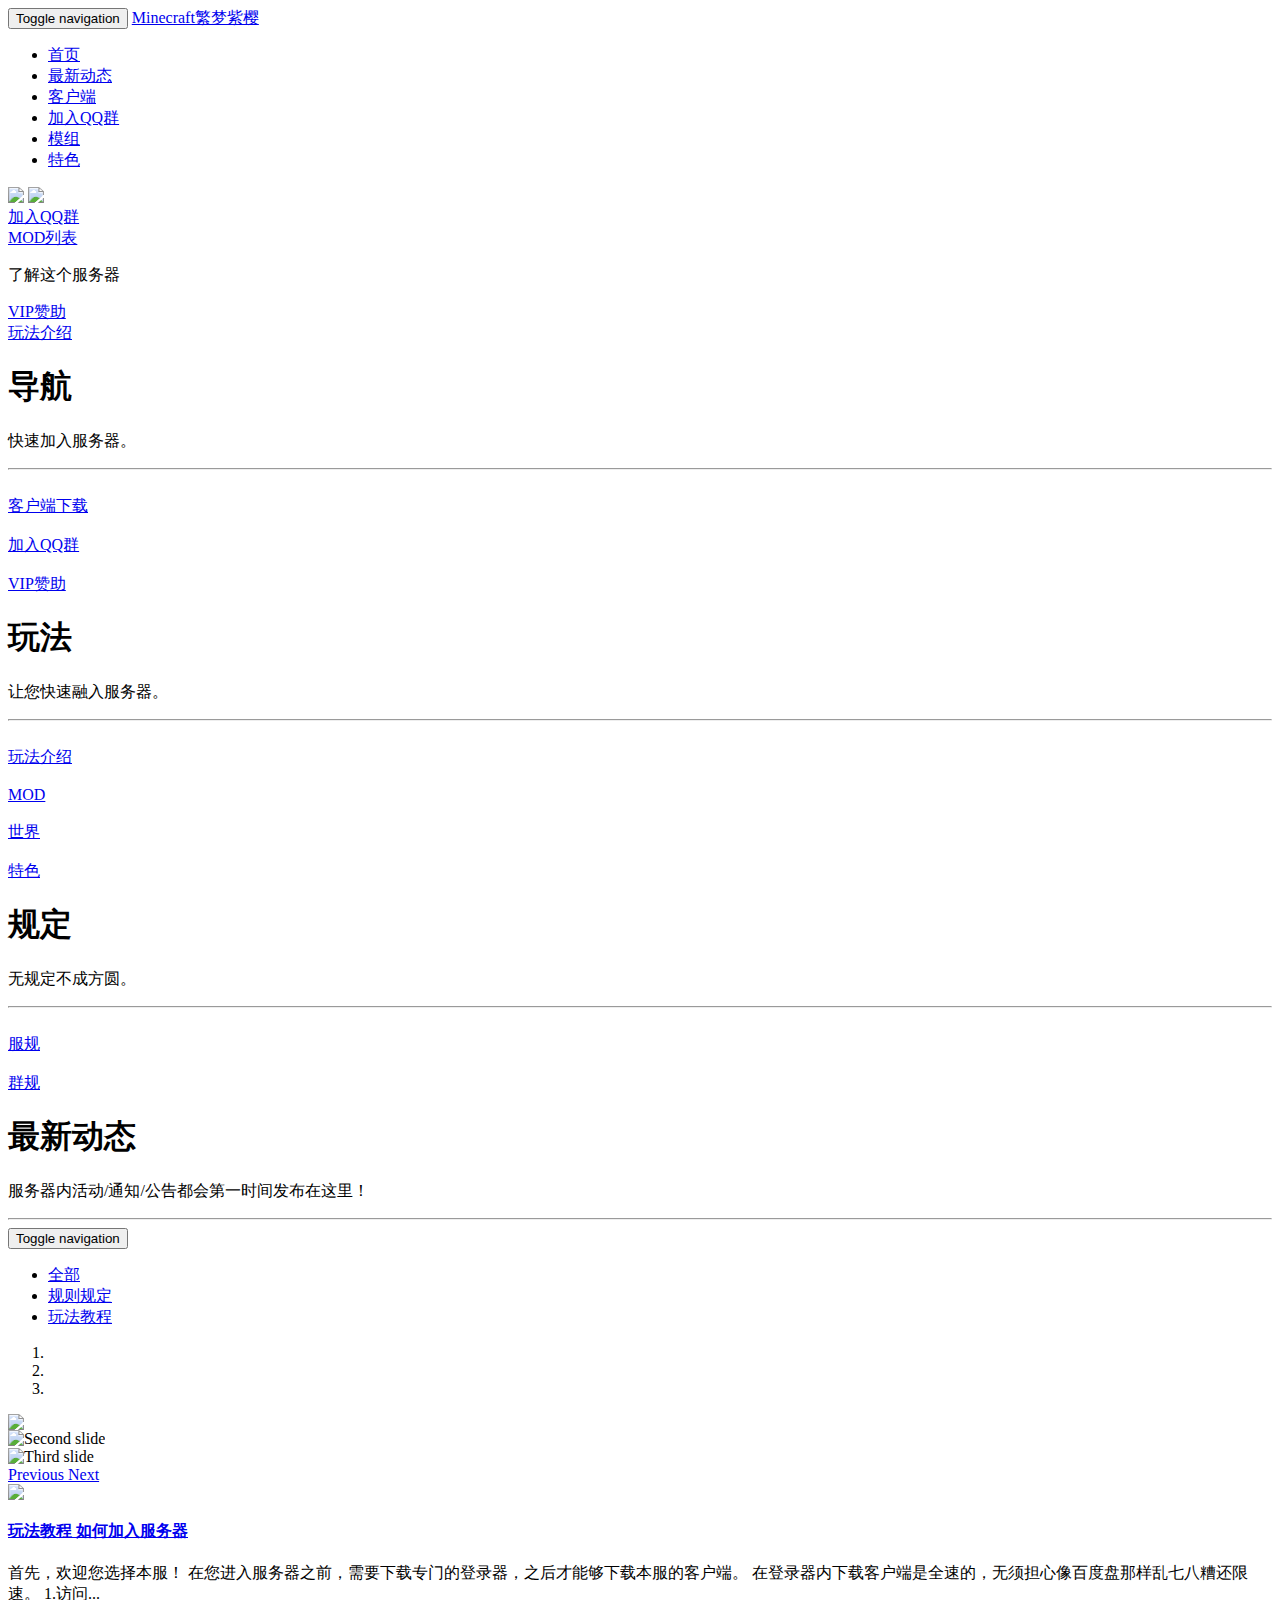
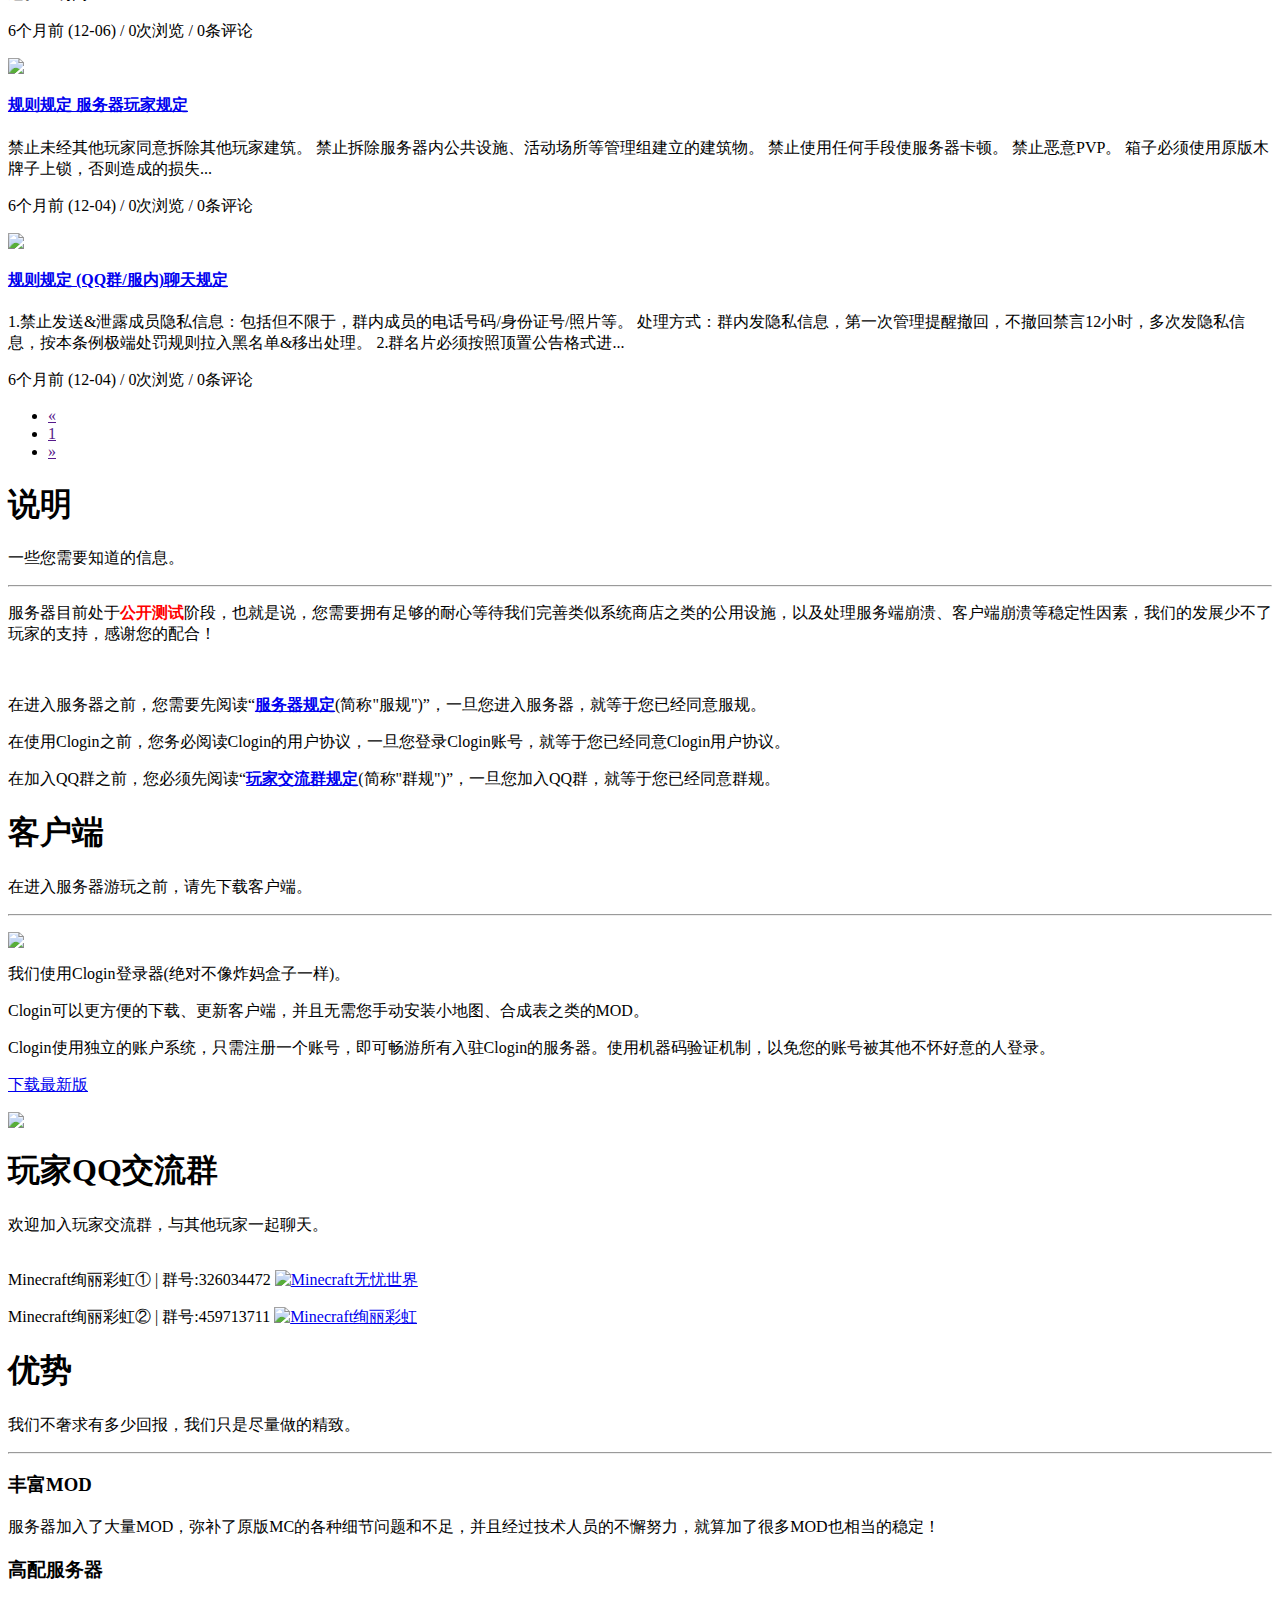
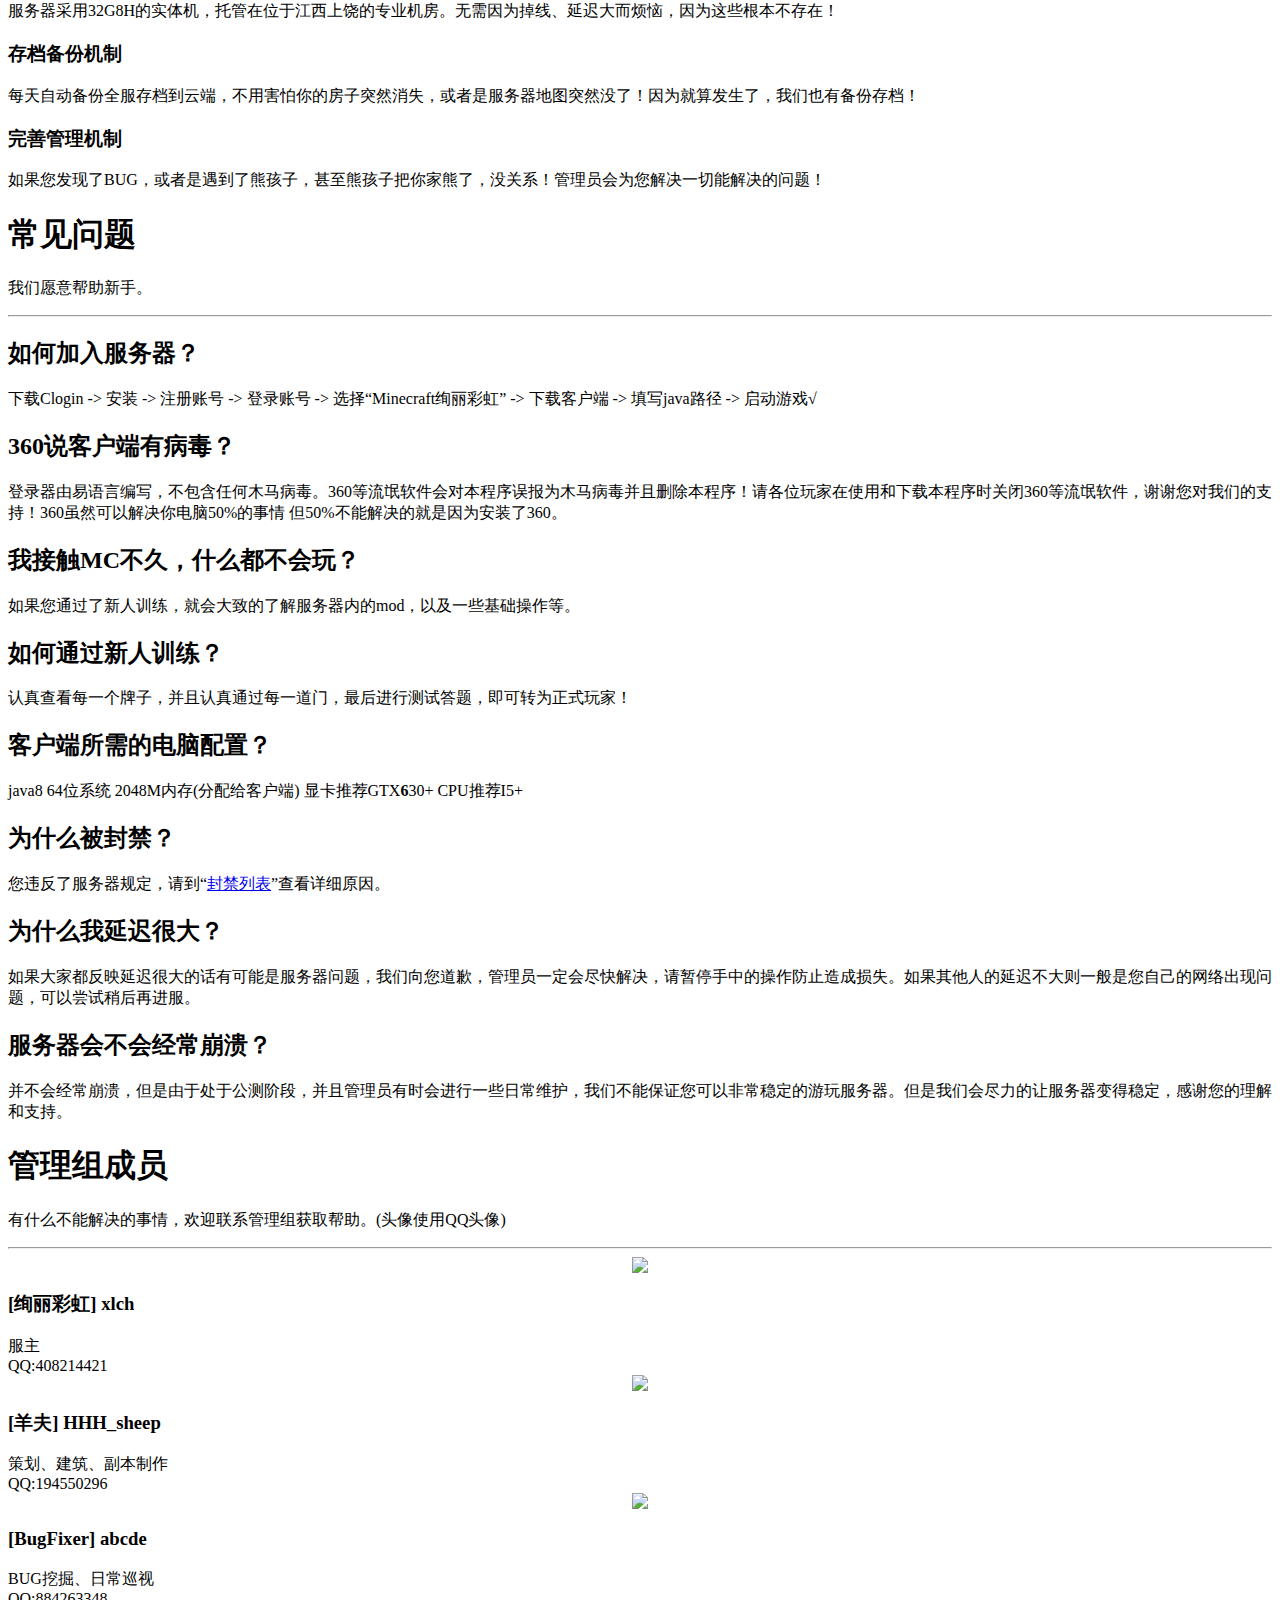
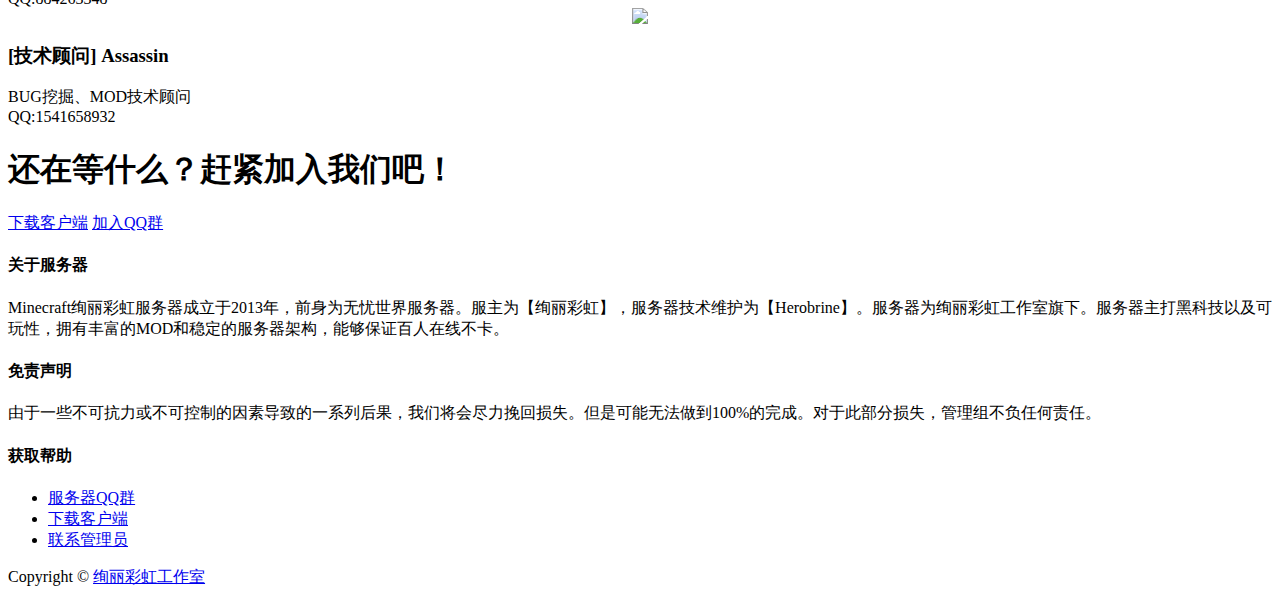
==== index.html @ 973f9a77 "Add files via upload" ====
﻿<!-- Copyright (C) 绚丽彩虹工作室 任何人未经允许，禁止盗用本服官网。 -->
<html lang=cn>
	<head>
		<meta charset="UTF-8">
		<meta name="viewport" content="width=device-width, initial-scale=1">
		<meta name="baidu-site-verification" content="drcGN8jpX0" />
		<title>Minecraft繁梦紫樱 - Minecraft服务器,我的世界繁梦紫樱,MOD教程</title>
		<meta name="keywords" content="繁梦紫樱,Minecraft繁梦紫樱,繁梦紫樱服务器,Minecraft绚丽彩虹,绚丽彩虹服务器,mc服务器,我的世界服务器,我的世界繁梦紫樱,minecraft服务器"/>
		<meta name="description" content="Minecraft繁梦紫樱是一个主打可玩性的服务器。"/>
		<meta name="author" content="绚丽彩虹工作室"/>
		<link rel="shortcut icon" href="favicon.ico">
		<script src="js/jquery.min.js"></script>
		<script src="js/bootstrap.min.js"></script>
		<link href="css/bootstrap.min.css" rel="stylesheet">
		<link href="css/buttons.min.css" rel="stylesheet">
		<link href="css/font-awesome.min.css" rel="stylesheet">
		<link href="css/main.css" rel="stylesheet">
	</head>
	<body data-spy="scroll" data-target="#navbar-nav">
		<div class="container-fluid">
			<nav class="navbar navbar-inverse navbar-fixed-top" id="nav">
				<div class="navbar-header">
					<button type="button" class="navbar-toggle collapsed" data-toggle="collapse" data-target="#navlist" aria-expanded="false">
						<span class="sr-only">Toggle navigation</span>
						<span class="icon-bar"></span>
						<span class="icon-bar"></span>
						<span class="icon-bar"></span>
					</button>
					<a class="navbar-brand" href="/" role="gun">Minecraft繁梦紫樱</a>
				</div>
				<div class="collapse navbar-collapse" id="navlist">
					<ul class="nav navbar-nav" role="tablist">
						<li class="nav-item">
							<a class="nav-link" href="/">首页</a>
						</li>
						<li class="nav-item">
							<a class="nav-link" href="/articleList">最新动态</a>
						</li>
						<li class="nav-item">
							<a class="nav-link" href="/#clogin">客户端</a>
						</li>
						<li class="nav-item">
							<a class="nav-link" href="/#qqgroup">加入QQ群</a>
						</li>
						<li class="nav-item">
							<a class="nav-link" href="/mod">模组</a>
						</li>
						<li class="nav-item">
							<a class="nav-link" href="/tese">特色</a>
						</li>
					</ul>
				</div>
			</nav>
		</div><section class="container-fluid" id="welcome">
	<div class="container text-center">
		<div class="row">
			<div class="col-md-12">
				<img src="picture/minecraft.png" class="img-responsive mclogo"/>
				<img src="picture/title.png" class="img-responsive logo"/>
			</div>
		</div>
		<div class="row buttons2">
			<div class="col-md-2 col-xs-6 col-md-offset-1">
				<a href="#qqgroup" role="gun" class="button button-glow button-primary btn-block yh">加入QQ群</a>
			</div>
			<div class="col-md-2 col-xs-6">
				<a href="/mod" role="gun" class="button button-glow button-action btn-block yh">MOD列表</a>
			</div>
			<div class="col-md-2 hidden-sm hidden-xs gun">
				<p>了解这个服务器</p>
				<a href="#buttonList" role="gun" id="gun"><i class="fa fa-angle-double-down"></i></a>
			</div>
			<div class="col-md-2 col-xs-6">
				<a href="/vip" class="button button-glow button-caution btn-block yh">VIP赞助</a>
			</div>
			<div class="col-md-2 col-xs-6">
				<a href="/article/start" role="gun" class="button button-glow button-royal btn-block yh">玩法介绍</a>
			</div>
		</div>
	</div>
</section>
<section class="container-fluid" id="buttonList">
	<div class="container box">
		<div class="row">
			<div class="col-md-3 col-xs-12" id="buttons">
				<h1>导航</h1>
				<p>快速加入服务器。</p>
				<hr></hr>
				<div class="row buttons">
					<div class="col-xs-12 col-md-12 XButton1">
						<a href="/#clogin" target="_blank" class="button button-glow button-rounded button-royal btn-block yh XButton"><i class="fa fa-cloud-download fa-3x"></i><br>客户端下载</a>
					</div>
				</div>
				<div class="row">
					<div class="col-xs-6 col-md-6 XButton2">
						<a href="/#qqgroup" target="_blank" class="button button-glow button-rounded button-glow button-rounded button-primary btn-block yh XButton"><i class="fa fa-qq fa-3x"></i><br>加入QQ群</a>
					</div>
					<div class="col-xs-6 col-md-6 XButton3">
						<a href="/vip" target="_blank" class="button button-glow button-rounded btn-block yh XButton button-caution button-bilibili"><i class="fa fa-cny fa-3x"></i><br>VIP赞助</a>
					</div>
				</div>
				
				<h1>玩法</h1>
				<p>让您快速融入服务器。</p>
				<hr></hr>
				<div class="row buttons">
					<div class="col-xs-12 col-md-12 XButton1">
						<a href="/article/start" target="_blank" class="button button-glow button-rounded button-action btn-block yh XButton"><i class="fa fa-commenting fa-3x"></i><br>玩法介绍</a>
					</div>
				</div>
				<div class="row buttons">
					<div class="col-xs-6 XButton2">
						<a href="/mod" target="_blank" class="button button-glow button-rounded button-royal btn-block yh XButton"><i class="fa fa-cubes fa-3x"></i><br>MOD</a>
					</div>
					<div class="col-xs-6 XButton3">
						<a href="/world" target="_blank" class="button button-glow button-rounded button-primary btn-block yh XButton"><i class="fa fa-eye fa-3x"></i><br>世界</a>
					</div>
				</div>
				<div class="row">
					<div class="col-xs-12 XButton1">
						<a href="/tese" target="_blank" class="button button-glow button-rounded btn-block yh XButton button-caution button-bilibili"><i class="fa fa-star fa-3x"></i><br>特色</a>
					</div>
				</div>
				
				<h1>规定</h1>
				<p>无规定不成方圆。</p>
				<hr></hr>
				<div class="row">
					<div class="col-xs-6 XButton1">
						<a href="/article/chat_rule" target="_blank" class="button button-glow button-rounded button-highlight btn-block yh XButton"><i class="fa fa-list fa-3x"></i><br>服规</a>
					</div>
					<div class="col-xs-6 XButton3">
						<a href="/article/server_rule" target="_blank" class="button button-glow button-rounded button-primary btn-block yh XButton"><i class="fa fa-list-alt fa-3x"></i><br>群规</a>
					</div>
				</div>
			</div>
			<div class="col-md-9 col-xs-12" id="webitemList">
				<h1>最新动态</h1>
				<p>服务器内活动/通知/公告都会第一时间发布在这里！</p>
				<hr></hr>
				<nav class="navbar navbar-inverse" id="dir">
	<div class="navbar-header">
		<button type="button" class="navbar-toggle collapsed" data-toggle="collapse" data-target="#dirList" aria-expanded="false">
			<span class="sr-only">Toggle navigation</span>
			<span class="icon-bar"></span>
			<span class="icon-bar"></span>
			<span class="icon-bar"></span>
		</button>
	</div>
	<div class="collapse navbar-collapse" id="dirList">
		<ul class="nav navbar-nav" role="tablist">
			<li class="nav-item active">
				<a class="nav-link" href="/articleList">全部</a>
			</li>
						<li class="nav-item ">
				<a class="nav-link" href="/articleList/1#word">规则规定</a>
			</li>
						<li class="nav-item ">
				<a class="nav-link" href="/articleList/2#word">玩法教程</a>
			</li>
					</ul>
	</div>
</nav>
<div class="carouselBox">
	<div id="carousel-example-generic" class="carousel slide" data-ride="carousel">
		<ol class="carousel-indicators">
			<li data-target="#carousel-example-generic" data-slide-to="0" class="active"></li>
			<li data-target="#carousel-example-generic" data-slide-to="1"></li>
			<li data-target="#carousel-example-generic" data-slide-to="2"></li>
		</ol>
		<div class="carousel-inner" role="listbox">
			<div class="item active">
				<img src="picture/42b223f1794e4807b3c88554d944fad9.gif">
			</div>
			<div class="item">
				<img src="picture/42b223f1794e4807b3c88554d944fad9.gif" alt="Second slide">
			</div>
			<div class="item">
				<img src="picture/42b223f1794e4807b3c88554d944fad9.gif" alt="Third slide">
			</div>
		</div>
		<a class="left carousel-control" href="#carousel-example-generic" role="button" data-slide="prev">
			<span class="glyphicon glyphicon-chevron-left" aria-hidden="true"></span>
			<span class="sr-only">Previous</span>
		</a>
		<a class="right carousel-control" href="#carousel-example-generic" role="button" data-slide="next">
			<span class="glyphicon glyphicon-chevron-right" aria-hidden="true"></span>
			<span class="sr-only">Next</span>
		</a>
	</div>
</div>
<div class="col-xs-12 col-sm-12 webitem">
	<div class="col-sm-3">
		<img class="img-responsive" src="picture/timthumb.php">
	</div>
	<div class="col-sm-9">
		<h4>
			<a target="_blank" href="/articleList/2"><span class="label label-sakura">玩法教程</span> </a>
			<a target="_blank" class="text-normal" href="/article/join">如何加入服务器</a>
		</h4>
		<p class="info">首先，欢迎您选择本服！
在您进入服务器之前，需要下载专门的登录器，之后才能够下载本服的客户端。
在登录器内下载客户端是全速的，无须担心像百度盘那样乱七八糟还限速。

1.访问...</p>
		<p class="number"><i class="fa fa-clock-o"></i> 6个月前 (12-06) / <i class="fa fa-eye"></i> 0次浏览 / <i class="fa fa-comments-o"></i> 0条评论</p>
	</div>
</div>
<div class="col-xs-12 col-sm-12 webitem">
	<div class="col-sm-3">
		<img class="img-responsive" src="picture/none.png">
	</div>
	<div class="col-sm-9">
		<h4>
			<a target="_blank" href="/articleList/1"><span class="label label-sakura">规则规定</span> </a>
			<a target="_blank" class="text-normal" href="/article/server_rule">服务器玩家规定</a>
		</h4>
		<p class="info">
	禁止未经其他玩家同意拆除其他玩家建筑。
	禁止拆除服务器内公共设施、活动场所等管理组建立的建筑物。
	禁止使用任何手段使服务器卡顿。
	禁止恶意PVP。
	箱子必须使用原版木牌子上锁，否则造成的损失...</p>
		<p class="number"><i class="fa fa-clock-o"></i> 6个月前 (12-04) / <i class="fa fa-eye"></i> 0次浏览 / <i class="fa fa-comments-o"></i> 0条评论</p>
	</div>
</div>
<div class="col-xs-12 col-sm-12 webitem">
	<div class="col-sm-3">
		<img class="img-responsive" src="picture/none.png">
	</div>
	<div class="col-sm-9">
		<h4>
			<a target="_blank" href="/articleList/1"><span class="label label-sakura">规则规定</span> </a>
			<a target="_blank" class="text-normal" href="/article/chat_rule">(QQ群/服内)聊天规定</a>
		</h4>
		<p class="info">1.禁止发送&泄露成员隐私信息：包括但不限于，群内成员的电话号码/身份证号/照片等。
处理方式：群内发隐私信息，第一次管理提醒撤回，不撤回禁言12小时，多次发隐私信息，按本条例极端处罚规则拉入黑名单&移出处理。

2.群名片必须按照顶置公告格式进...</p>
		<p class="number"><i class="fa fa-clock-o"></i> 6个月前 (12-04) / <i class="fa fa-eye"></i> 0次浏览 / <i class="fa fa-comments-o"></i> 0条评论</p>
	</div>
</div>
<ul class="pagination mg-top-0 mg-btm-0">
	<li class="disabled">
		<a href="">«</a>
	</li>
			<li class="active">
			<a href="">1</a>
		</li>
			<li class="disabled">
		<a href="">»</a>
	</li>
</ul>			</div>
		</div>
	</div>
</section>
<section class="container-fluid" id="readme">
	<div class="container box">
		<div class="row">
			<div class="col-md-12 text-center">
				<h1>说明</h1>
				<p>一些您需要知道的信息。</p>
				<hr></hr>
			</div>
			<div class="col-md-12">
				<p>服务器目前处于<font color=red><b>公开测试</b></font>阶段，也就是说，您需要拥有足够的耐心等待我们完善类似系统商店之类的公用设施，以及处理服务端崩溃、客户端崩溃等稳定性因素，我们的发展少不了玩家的支持，感谢您的配合！</p>
				<br>
				<p>在进入服务器之前，您需要先阅读“<a href="?page=server_rule"><b>服务器规定</b></a>(简称"服规")”，一旦您进入服务器，就等于您已经同意服规。</p>
				<p>在使用Clogin之前，您务必阅读Clogin的用户协议，一旦您登录Clogin账号，就等于您已经同意Clogin用户协议。</p>
				<p>在加入QQ群之前，您必须先阅读“<a href="?page=group_rule"><b>玩家交流群规定</b></a>(简称"群规")”，一旦您加入QQ群，就等于您已经同意群规。</p>
			</div>
		</div>
	</div>
</section>
<section class="container-fluid" id="clogin">
	<div class="container box">
		<div class="row">
			<div class="col-md-12 text-center">
				<h1>客户端</h1>
				<p>在进入服务器游玩之前，请先下载客户端。</p>
				<hr></hr>
			</div>
			<div class="col-md-5 l-hr">
				<p><img class="img-responsive" src="picture/clogin.png"/></p>
				
				<p>我们使用Clogin登录器(绝对不像炸妈盒子一样)。</p>
				<p>Clogin可以更方便的下载、更新客户端，并且无需您手动安装小地图、合成表之类的MOD。</p>
				<p>Clogin使用独立的账户系统，只需注册一个账号，即可畅游所有入驻Clogin的服务器。使用机器码验证机制，以免您的账号被其他不怀好意的人登录。</p>
				
				<p><a href="http://clogin.herobrine.cn" class="button button-3d button-primary btn-block yh">下载最新版</a></p>
			</div>
			<div class="col-md-7">
				<p><img class="img-responsive" src="picture/clogin.jpg"/></p>
			</div>
		</div>
	</div>
</section>
<section class="container-fluid" id="qqgroup">
	<div class="container text-center">
		<div class="row">
			<div class="col-md-12">
				<h1>玩家QQ交流群</h1>
				<p>欢迎加入玩家交流群，与其他玩家一起聊天。</p>
				<hr color="#fff"></hr>
				<p>Minecraft绚丽彩虹① | 群号:326034472 <a target="_blank" href="http://shang.qq.com/wpa/qunwpa?idkey=b588c7b21deae27d8366068e0928d0a4e9ea00c0804a25b884aefc0dc0d58c69"><img border="0" src="picture/group.png" alt="Minecraft无忧世界" title="Minecraft无忧世界"></a></p>
				<p>Minecraft绚丽彩虹② | 群号:459713711 <a target="_blank" href="http://shang.qq.com/wpa/qunwpa?idkey=d38b64000ba363fd24715d6d7373bb19383fcc4fd8852ecdca02b2c9b37f9c8c"><img border="0" src="picture/group.png" alt="Minecraft绚丽彩虹" title="Minecraft绚丽彩虹"></a></p>
			</div>
		</div>
	</div>
</section>
<section class="container-fluid" id="win">
	<div class="container box">
		<div class="row">
			<div class="col-md-12 text-center">
				<h1>优势</h1>
				<p>我们不奢求有多少回报，我们只是尽量做的精致。</p>
				<hr></hr>
			</div>
			<div class="col-md-3 text-center">
				<p><i class="fa fa-gamepad fa-5x"></i></p>
				<h3>丰富MOD</h3>
				<p>服务器加入了大量MOD，弥补了原版MC的各种细节问题和不足，并且经过技术人员的不懈努力，就算加了很多MOD也相当的稳定！</p>
			</div>
			<div class="col-md-3 text-center">
				<p><i class="fa fa-server fa-5x"></i></p>
				<h3>高配服务器</h3>
				<p>服务器采用32G8H的实体机，托管在位于江西上饶的专业机房。无需因为掉线、延迟大而烦恼，因为这些根本不存在！</p>
			</div>
			<div class="col-md-3 text-center">
				<p><i class="fa fa-folder fa-5x"></i></p>
				<h3>存档备份机制</h3>
				<p>每天自动备份全服存档到云端，不用害怕你的房子突然消失，或者是服务器地图突然没了！因为就算发生了，我们也有备份存档！</p>
			</div>
			<div class="col-md-3 text-center">
				<p><i class="fa fa-bug fa-5x"></i></p>
				<h3>完善管理机制</h3>
				<p>如果您发现了BUG，或者是遇到了熊孩子，甚至熊孩子把你家熊了，没关系！管理员会为您解决一切能解决的问题！</p>
			</div>
		</div>
	</div>
</section>
<section class="container-fluid" id="help">
	<div class="container box">
		<div class="row">
			<div class="col-md-12 text-center">
				<h1>常见问题</h1>
				<p>我们愿意帮助新手。</p>
				<hr></hr>
			</div>
		</div>
		<div class="row">
			<div class="col-md-6">
				<h2><i class="fa fa-info-circle"></i> 如何加入服务器？</h2>
				<p>下载Clogin -> 安装 -> 注册账号 -> 登录账号 -> 选择“Minecraft绚丽彩虹” -> 下载客户端 -> 填写java路径 -> 启动游戏√</p>
			</div>
			<div class="col-md-6">
				<h2><i class="fa fa-info-circle"></i> 360说客户端有病毒？</h2>
				<p>登录器由易语言编写，不包含任何木马病毒。360等流氓软件会对本程序误报为木马病毒并且删除本程序！请各位玩家在使用和下载本程序时关闭360等流氓软件，谢谢您对我们的支持！360虽然可以解决你电脑50%的事情 但50%不能解决的就是因为安装了360。</p>
			</div>
		</div>
		<div class="row">
			<div class="col-md-6">
				<h2><i class="fa fa-info-circle"></i> 我接触MC不久，什么都不会玩？</h2>
				<p>如果您通过了新人训练，就会大致的了解服务器内的mod，以及一些基础操作等。</p>
			</div>
			<div class="col-md-6">
				<h2><i class="fa fa-info-circle"></i> 如何通过新人训练？</h2>
				<p>认真查看每一个牌子，并且认真通过每一道门，最后进行测试答题，即可转为正式玩家！</p>
			</div>
		</div>
		<div class="row">
			<div class="col-md-6">
				<h2><i class="fa fa-info-circle"></i> 客户端所需的电脑配置？</h2>
				<p>java8 64位系统 2048M内存(分配给客户端) 显卡推荐GTX<b>6</b>30+ CPU推荐I5+</p>
			</div>
			<div class="col-md-6">
				<h2><i class="fa fa-info-circle"></i> 为什么被封禁？</h2>
				<p>您违反了服务器规定，请到“<a href="?page=ban_list">封禁列表</a>”查看详细原因。</p>
			</div>
		</div>
		<div class="row">
			<div class="col-md-6">
				<h2><i class="fa fa-info-circle"></i> 为什么我延迟很大？</h2>
				<p>如果大家都反映延迟很大的话有可能是服务器问题，我们向您道歉，管理员一定会尽快解决，请暂停手中的操作防止造成损失。如果其他人的延迟不大则一般是您自己的网络出现问题，可以尝试稍后再进服。</p>
			</div>
			<div class="col-md-6">
				<h2><i class="fa fa-info-circle"></i> 服务器会不会经常崩溃？</h2>
				<p>并不会经常崩溃，但是由于处于公测阶段，并且管理员有时会进行一些日常维护，我们不能保证您可以非常稳定的游玩服务器。但是我们会尽力的让服务器变得稳定，感谢您的理解和支持。</p>
			</div>
		</div>
	</div>
</section>
<section class="container-fluid" id="admin">
	<div class="container box">
		<div class="row text-center">
			<div class="col-md-12">
				<h1>管理组成员</h1>
				<p>有什么不能解决的事情，欢迎联系管理组获取帮助。(头像使用QQ头像)</p>
				<hr></hr>
			</div>
			<div class="col-md-3">
				<div class="modbox">
					<center><img class="img-responsive" src="picture/59565deab17f42fc85c9002be0768bf2.gif"/></center>
					<h3>[绚丽彩虹] xlch</h3>
					服主<br>
					QQ:408214421
				</div>
			</div>
			<div class="col-md-3">
				<div class="modbox">
					<center><img class="img-responsive" src="picture/eb9d2d02f578467289300b737c8e5f29.gif"/></center>
					<h3>[羊夫] HHH_sheep</h3>
					策划、建筑、副本制作<br>
					QQ:194550296
				</div>
			</div>
			<div class="col-md-3">
				<div class="modbox">
					<center><img class="img-responsive" src="picture/c994f49218984e78876631beaa2df19e.gif"/></center>
					<h3>[BugFixer] abcde</h3>
					BUG挖掘、日常巡视<br>
					QQ:884263348
				</div>
			</div>
			<div class="col-md-3">
				<div class="modbox">
					<center><img class="img-responsive" src="picture/bc072cfe9d0d4ceaa4e464f92886c50c.gif"/></center>
					<h3>[技术顾问] Assassin</h3>
					BUG挖掘、MOD技术顾问<br>
					QQ:1541658932
				</div>
			</div>
		</div>
	</div>
</section>
		<section class="container-fluid" id="join">
			<div class="container box">
				<div class="row">
					<div class="col-md-12 text-center">
						<h1>还在等什么？赶紧加入我们吧！</h1>
						<p>
						<a href="#clogin" role="gun" class="button button-3d button-primary yh">下载客户端</a>
						<a href="#qqgroup" role="gun" class="button button-3d button-action yh">加入QQ群</a>
						</p>
					</div>
				</div>
			</div>
		</section>
		<footer class="main-footer" id="about">
			<div class="container">
				<div class="row">
					<div class="col-sm-8">
						<div class="widget">
							<h4 class="title">
								关于服务器
							</h4>
							<div class="content tag-cloud">
								Minecraft绚丽彩虹服务器成立于2013年，前身为无忧世界服务器。服主为【绚丽彩虹】，服务器技术维护为【Herobrine】。服务器为绚丽彩虹工作室旗下。服务器主打黑科技以及可玩性，拥有丰富的MOD和稳定的服务器架构，能够保证百人在线不卡。
							</div>
						</div>
						<div class="widget">
							<h4 class="title">
								免责声明
							</h4>
							<div class="content tag-cloud">
								由于一些不可抗力或不可控制的因素导致的一系列后果，我们将会尽力挽回损失。但是可能无法做到100%的完成。对于此部分损失，管理组不负任何责任。
							</div>
						</div>
					</div>
					<div class="col-sm-4">
						<div class="widget">
							<h4 class="title">
								获取帮助
							</h4>
							<div class="content tag-cloud">
								<ul>
									<li><a href="#qqgroup" role="gun">服务器QQ群</a></li>
									<li><a href="#clogin" role="gun">下载客户端</a></li>
									<li><a href="http://wpa.qq.com/msgrd?v=3&uin=408214421&site=qq&menu=yes">联系管理员</a></li>
								</ul>
							</div>
						</div>
					</div>
				</div>
			</div>
		</footer>
		<div class="copyright">
			<div class="container">
				<div class="row">
					<div class="col-sm-12">
						<span>Copyright © <a href="http://flandre-studio.cn">绚丽彩虹工作室</a></span>
					</div>
				</div>
			</div>
		</div>
		<script src="js/bootstrap.min.js"></script>
		<script src="js/main.js"></script>
		<script>
		var _hmt = _hmt || [];
		(function() {
		  var hm = document.createElement("script");
		  hm.src = "https://hm.baidu.com/hm.js?971ec26c239614cb860dd23c384cd840";
		  var s = document.getElementsByTagName("script")[0]; 
		  s.parentNode.insertBefore(hm, s);
		})();
		</script>
	</body>
</html>
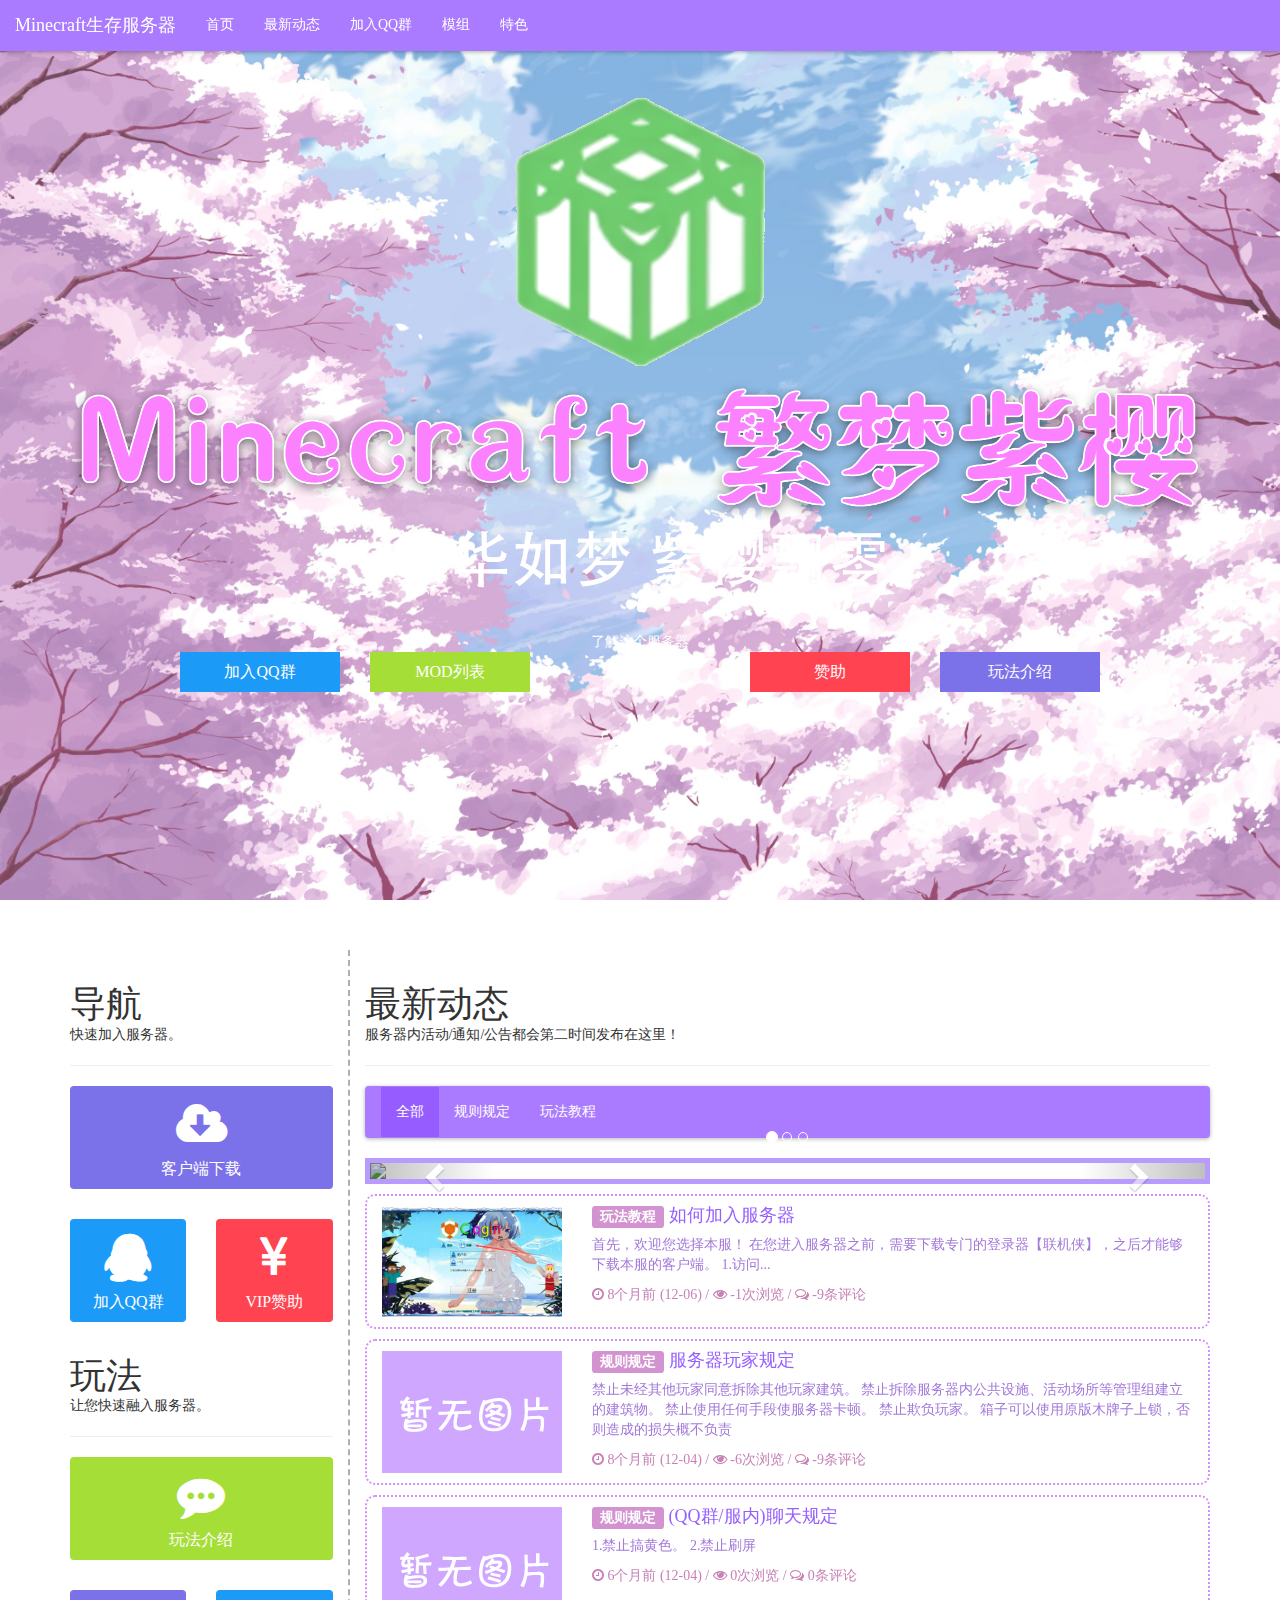
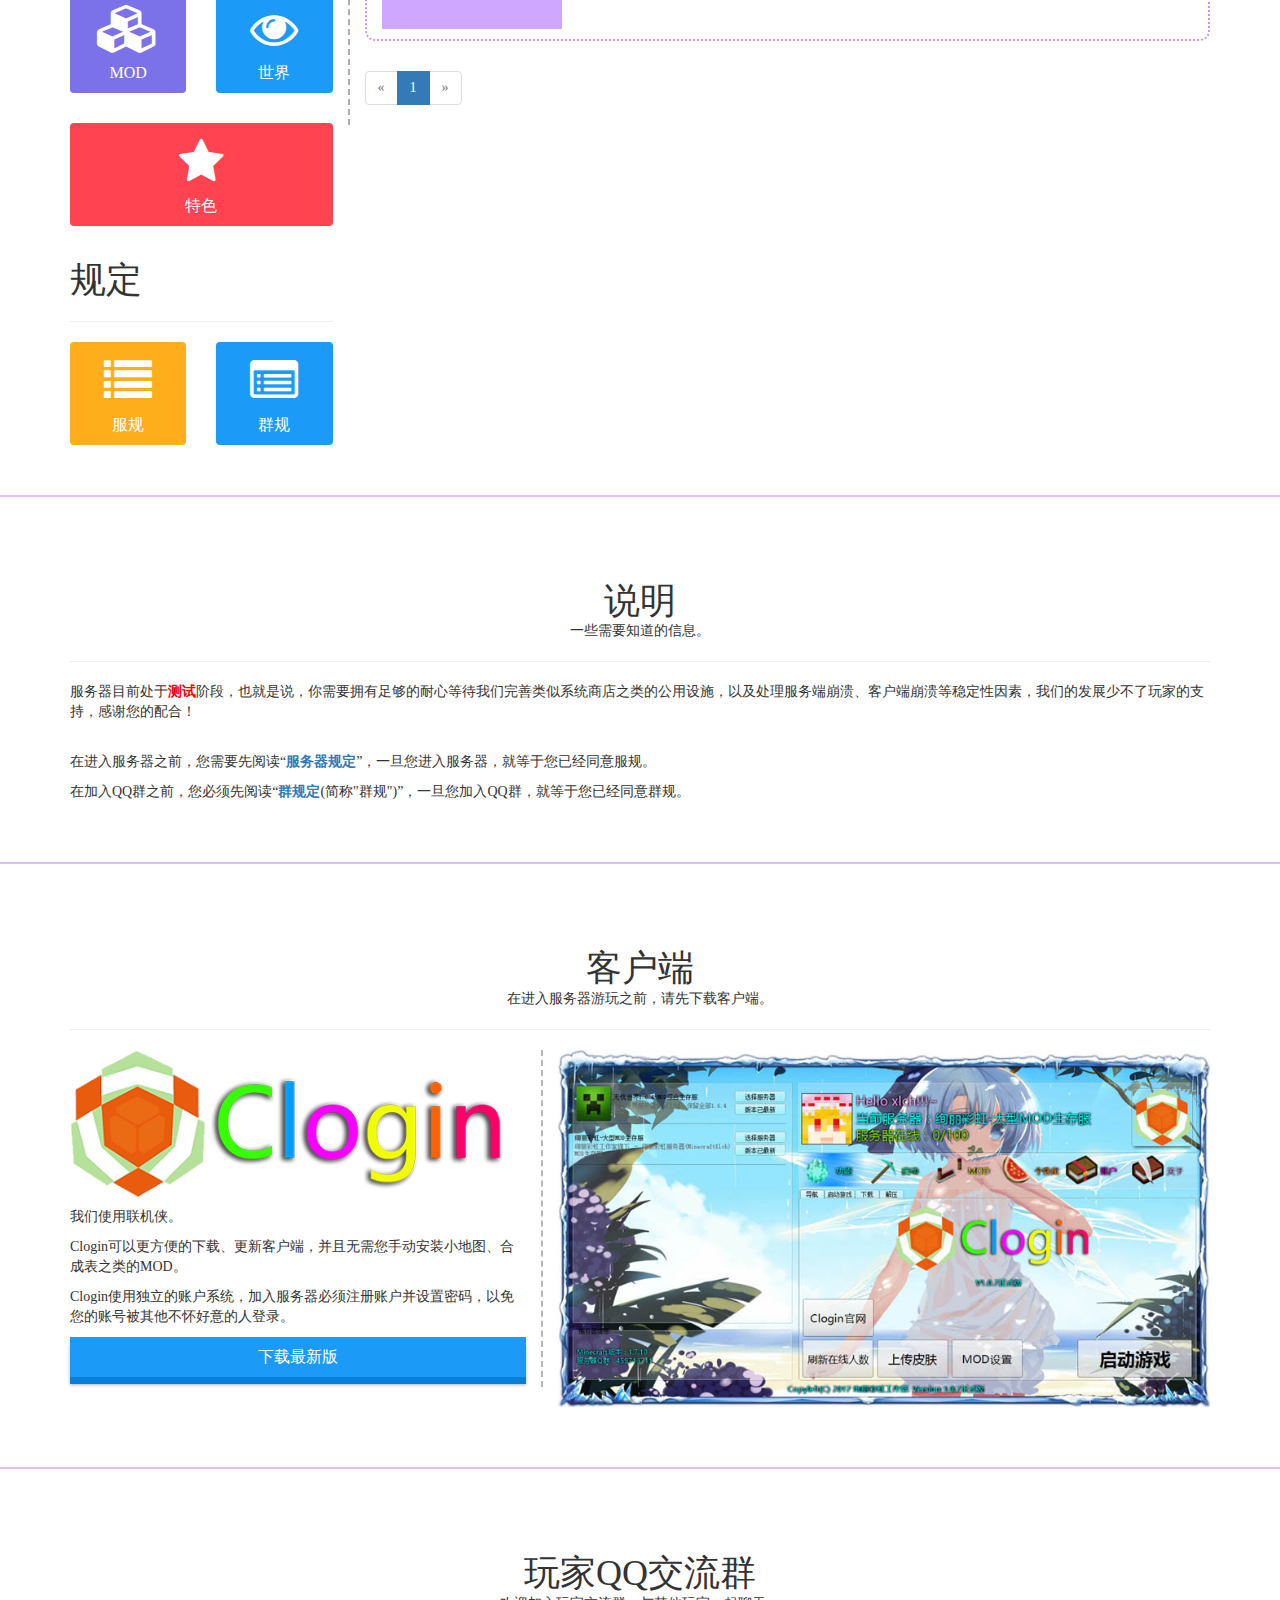
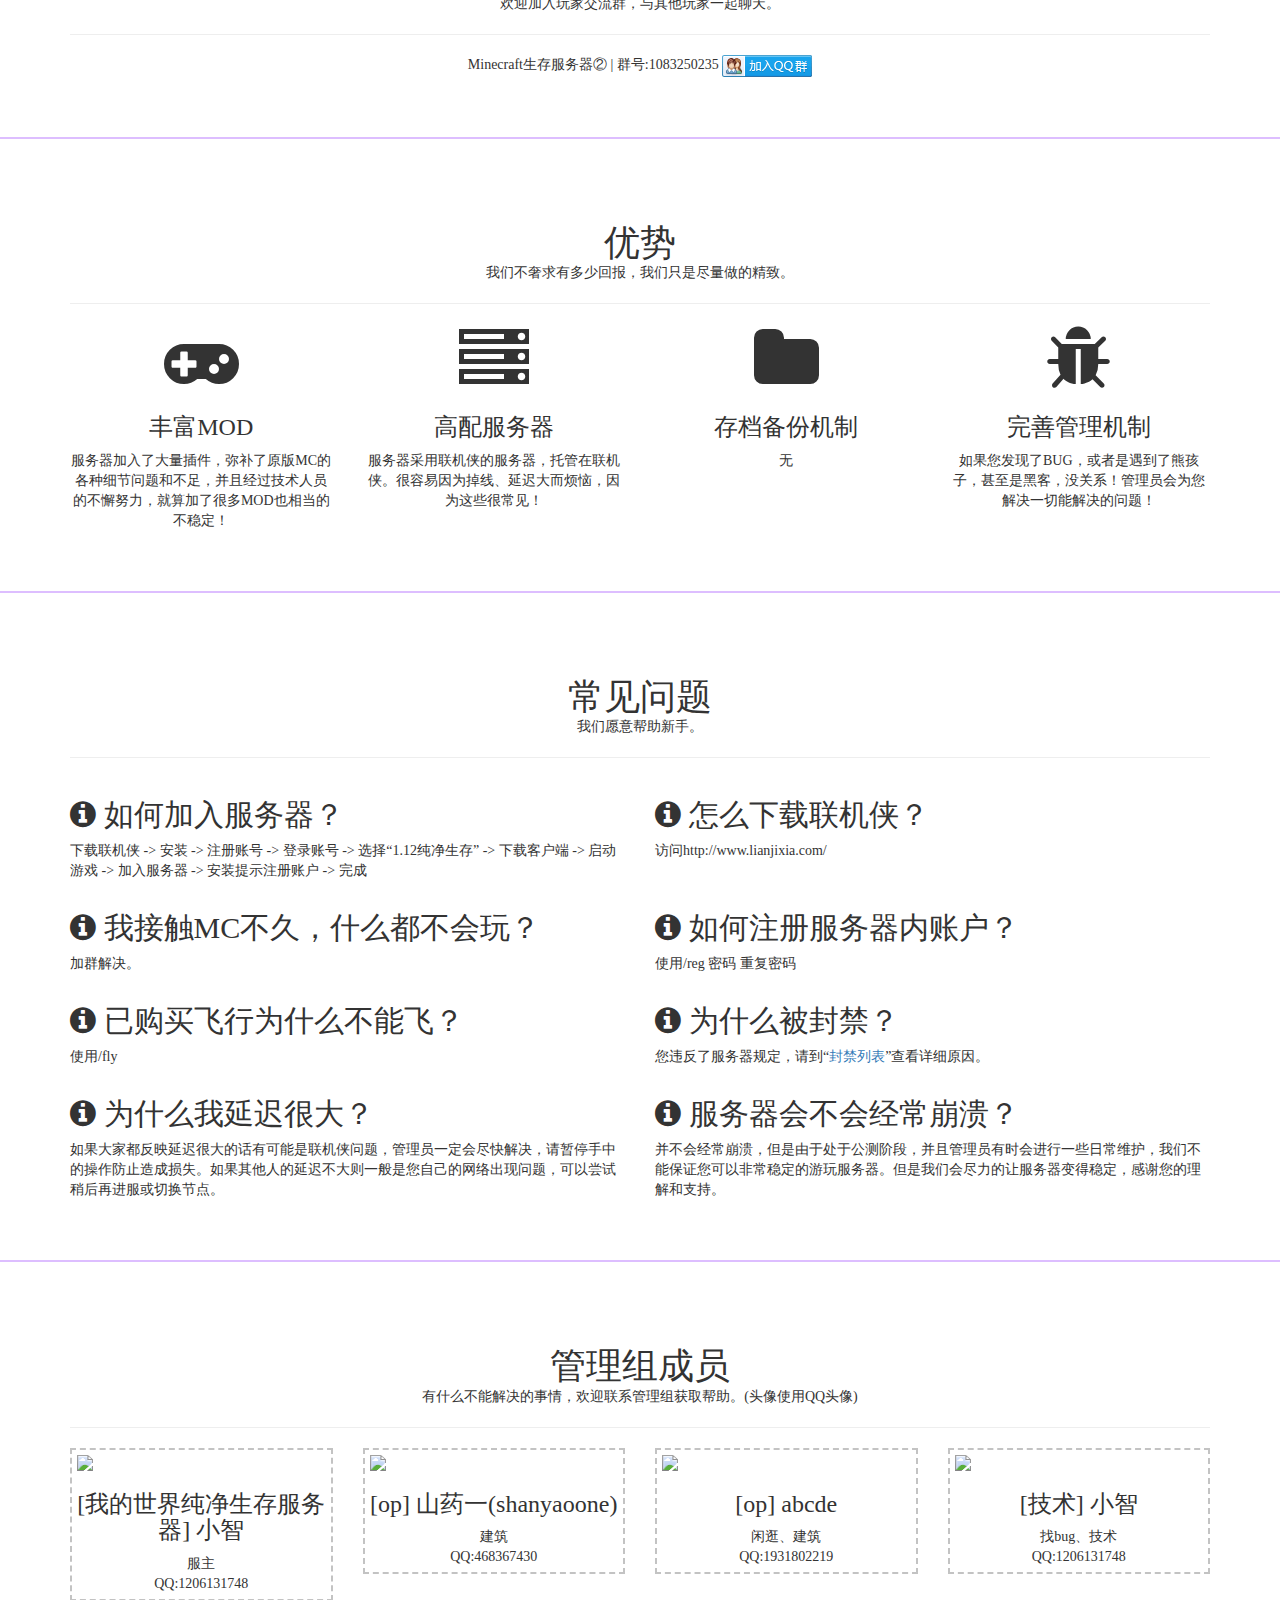
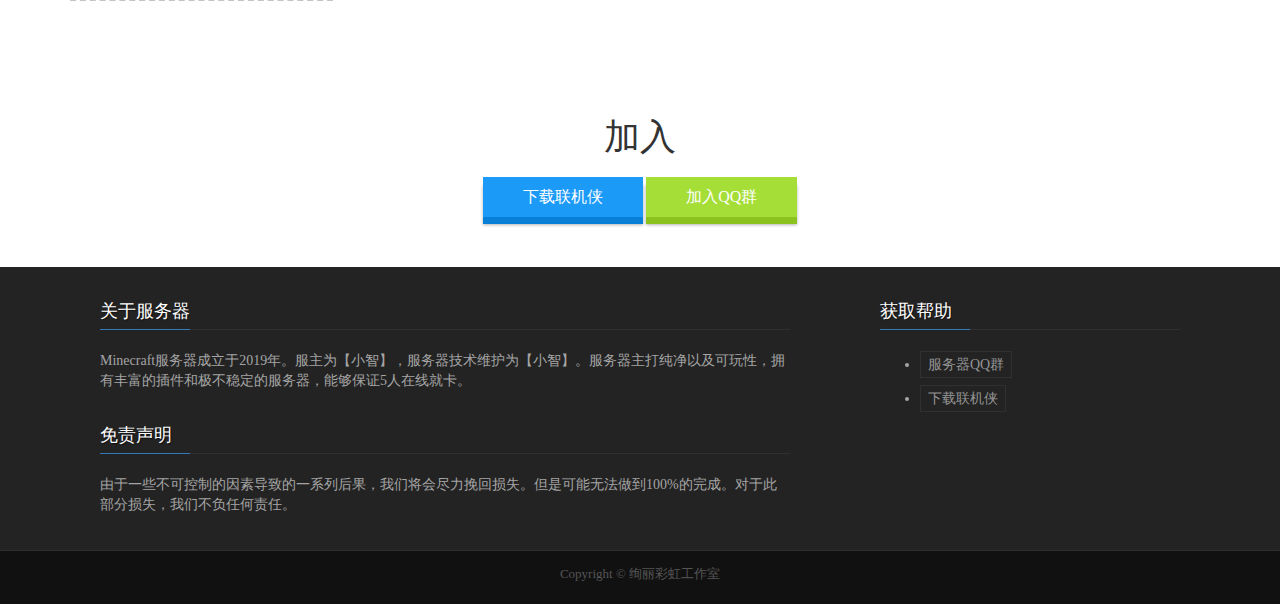
==== commit c576166c: "Update index.html" ====
--- a/index.html
+++ b/index.html
@@ -1,13 +1,13 @@
-﻿<!-- Copyright (C) 绚丽彩虹工作室 任何人未经允许，禁止盗用本服官网。 -->
+﻿<!-- 模板来源：iecraft.com -->
 <html lang=cn>
 	<head>
 		<meta charset="UTF-8">
 		<meta name="viewport" content="width=device-width, initial-scale=1">
 		<meta name="baidu-site-verification" content="drcGN8jpX0" />
-		<title>Minecraft繁梦紫樱 - Minecraft服务器,我的世界繁梦紫樱,MOD教程</title>
-		<meta name="keywords" content="繁梦紫樱,Minecraft繁梦紫樱,繁梦紫樱服务器,Minecraft绚丽彩虹,绚丽彩虹服务器,mc服务器,我的世界服务器,我的世界繁梦紫樱,minecraft服务器"/>
+		<title>Minecraft生存服务器 - Minecraft服务器,我的世界生存服务器</title>
+		<meta name="keywords" content="生存服务器,Minecraft生存服务器,生存服务器,Minecraft生存服务器,生存服务器,mc服务器,我的世界服务器,生存服务器,minecraft服务器"/>
 		<meta name="description" content="Minecraft繁梦紫樱是一个主打可玩性的服务器。"/>
-		<meta name="author" content="绚丽彩虹工作室"/>
+		<meta name="author" content=""/>
 		<link rel="shortcut icon" href="favicon.ico">
 		<script src="js/jquery.min.js"></script>
 		<script src="js/bootstrap.min.js"></script>
@@ -26,7 +26,7 @@
 						<span class="icon-bar"></span>
 						<span class="icon-bar"></span>
 					</button>
-					<a class="navbar-brand" href="/" role="gun">Minecraft繁梦紫樱</a>
+					<a class="navbar-brand" href="/" role="gun">Minecraft生存服务器</a>
 				</div>
 				<div class="collapse navbar-collapse" id="navlist">
 					<ul class="nav navbar-nav" role="tablist">
@@ -35,9 +35,6 @@
 						</li>
 						<li class="nav-item">
 							<a class="nav-link" href="/articleList">最新动态</a>
-						</li>
-						<li class="nav-item">
-							<a class="nav-link" href="/#clogin">客户端</a>
 						</li>
 						<li class="nav-item">
 							<a class="nav-link" href="/#qqgroup">加入QQ群</a>
@@ -71,7 +68,7 @@
 				<a href="#buttonList" role="gun" id="gun"><i class="fa fa-angle-double-down"></i></a>
 			</div>
 			<div class="col-md-2 col-xs-6">
-				<a href="/vip" class="button button-glow button-caution btn-block yh">VIP赞助</a>
+				<a href="/vip" class="button button-glow button-caution btn-block yh">赞助</a>
 			</div>
 			<div class="col-md-2 col-xs-6">
 				<a href="/article/start" role="gun" class="button button-glow button-royal btn-block yh">玩法介绍</a>
@@ -123,7 +120,7 @@
 				</div>
 				
 				<h1>规定</h1>
-				<p>无规定不成方圆。</p>
+				<p></p>
 				<hr></hr>
 				<div class="row">
 					<div class="col-xs-6 XButton1">
@@ -136,7 +133,7 @@
 			</div>
 			<div class="col-md-9 col-xs-12" id="webitemList">
 				<h1>最新动态</h1>
-				<p>服务器内活动/通知/公告都会第一时间发布在这里！</p>
+				<p>服务器内活动/通知/公告都会第二时间发布在这里！</p>
 				<hr></hr>
 				<nav class="navbar navbar-inverse" id="dir">
 	<div class="navbar-header">
@@ -198,12 +195,11 @@
 			<a target="_blank" href="/articleList/2"><span class="label label-sakura">玩法教程</span> </a>
 			<a target="_blank" class="text-normal" href="/article/join">如何加入服务器</a>
 		</h4>
-		<p class="info">首先，欢迎您选择本服！
-在您进入服务器之前，需要下载专门的登录器，之后才能够下载本服的客户端。
-在登录器内下载客户端是全速的，无须担心像百度盘那样乱七八糟还限速。
-
+		<p class="info">首先，欢迎您选择本服！
+在您进入服务器之前，需要下载专门的登录器【联机侠】，之后才能够下载本服的客户端。
+
 1.访问...</p>
-		<p class="number"><i class="fa fa-clock-o"></i> 6个月前 (12-06) / <i class="fa fa-eye"></i> 0次浏览 / <i class="fa fa-comments-o"></i> 0条评论</p>
+		<p class="number"><i class="fa fa-clock-o"></i> 8个月前 (12-06) / <i class="fa fa-eye"></i> -1次浏览 / <i class="fa fa-comments-o"></i> -9条评论</p>
 	</div>
 </div>
 <div class="col-xs-12 col-sm-12 webitem">
@@ -219,9 +215,9 @@
 	禁止未经其他玩家同意拆除其他玩家建筑。
 	禁止拆除服务器内公共设施、活动场所等管理组建立的建筑物。
 	禁止使用任何手段使服务器卡顿。
-	禁止恶意PVP。
-	箱子必须使用原版木牌子上锁，否则造成的损失...</p>
-		<p class="number"><i class="fa fa-clock-o"></i> 6个月前 (12-04) / <i class="fa fa-eye"></i> 0次浏览 / <i class="fa fa-comments-o"></i> 0条评论</p>
+	禁止欺负玩家。
+	箱子可以使用原版木牌子上锁，否则造成的损失概不负责</p>
+		<p class="number"><i class="fa fa-clock-o"></i> 8个月前 (12-04) / <i class="fa fa-eye"></i> -6次浏览 / <i class="fa fa-comments-o"></i> -9条评论</p>
 	</div>
 </div>
 <div class="col-xs-12 col-sm-12 webitem">
@@ -233,10 +229,9 @@
 			<a target="_blank" href="/articleList/1"><span class="label label-sakura">规则规定</span> </a>
 			<a target="_blank" class="text-normal" href="/article/chat_rule">(QQ群/服内)聊天规定</a>
 		</h4>
-		<p class="info">1.禁止发送&泄露成员隐私信息：包括但不限于，群内成员的电话号码/身份证号/照片等。
-处理方式：群内发隐私信息，第一次管理提醒撤回，不撤回禁言12小时，多次发隐私信息，按本条例极端处罚规则拉入黑名单&移出处理。
+		<p class="info">1.禁止搞黄色。
 
-2.群名片必须按照顶置公告格式进...</p>
+2.禁止刷屏</p>
 		<p class="number"><i class="fa fa-clock-o"></i> 6个月前 (12-04) / <i class="fa fa-eye"></i> 0次浏览 / <i class="fa fa-comments-o"></i> 0条评论</p>
 	</div>
 </div>
@@ -259,15 +254,14 @@
 		<div class="row">
 			<div class="col-md-12 text-center">
 				<h1>说明</h1>
-				<p>一些您需要知道的信息。</p>
+				<p>一些需要知道的信息。</p>
 				<hr></hr>
 			</div>
 			<div class="col-md-12">
-				<p>服务器目前处于<font color=red><b>公开测试</b></font>阶段，也就是说，您需要拥有足够的耐心等待我们完善类似系统商店之类的公用设施，以及处理服务端崩溃、客户端崩溃等稳定性因素，我们的发展少不了玩家的支持，感谢您的配合！</p>
+				<p>服务器目前处于<font color=red><b>测试</b></font>阶段，也就是说，你需要拥有足够的耐心等待我们完善类似系统商店之类的公用设施，以及处理服务端崩溃、客户端崩溃等稳定性因素，我们的发展少不了玩家的支持，感谢您的配合！</p>
 				<br>
-				<p>在进入服务器之前，您需要先阅读“<a href="?page=server_rule"><b>服务器规定</b></a>(简称"服规")”，一旦您进入服务器，就等于您已经同意服规。</p>
-				<p>在使用Clogin之前，您务必阅读Clogin的用户协议，一旦您登录Clogin账号，就等于您已经同意Clogin用户协议。</p>
-				<p>在加入QQ群之前，您必须先阅读“<a href="?page=group_rule"><b>玩家交流群规定</b></a>(简称"群规")”，一旦您加入QQ群，就等于您已经同意群规。</p>
+				<p>在进入服务器之前，您需要先阅读“<a href="?page=server_rule"><b>服务器规定</b></a>”，一旦您进入服务器，就等于您已经同意服规。</p>
+				<p>在加入QQ群之前，您必须先阅读“<a href="?page=group_rule"><b>群规定</b></a>(简称"群规")”，一旦您加入QQ群，就等于您已经同意群规。</p>
 			</div>
 		</div>
 	</div>
@@ -283,9 +277,9 @@
 			<div class="col-md-5 l-hr">
 				<p><img class="img-responsive" src="picture/clogin.png"/></p>
 				
-				<p>我们使用Clogin登录器(绝对不像炸妈盒子一样)。</p>
+				<p>我们使用联机侠。</p>
 				<p>Clogin可以更方便的下载、更新客户端，并且无需您手动安装小地图、合成表之类的MOD。</p>
-				<p>Clogin使用独立的账户系统，只需注册一个账号，即可畅游所有入驻Clogin的服务器。使用机器码验证机制，以免您的账号被其他不怀好意的人登录。</p>
+				<p>Clogin使用独立的账户系统，加入服务器必须注册账户并设置密码，以免您的账号被其他不怀好意的人登录。</p>
 				
 				<p><a href="http://clogin.herobrine.cn" class="button button-3d button-primary btn-block yh">下载最新版</a></p>
 			</div>
@@ -302,8 +296,7 @@
 				<h1>玩家QQ交流群</h1>
 				<p>欢迎加入玩家交流群，与其他玩家一起聊天。</p>
 				<hr color="#fff"></hr>
-				<p>Minecraft绚丽彩虹① | 群号:326034472 <a target="_blank" href="http://shang.qq.com/wpa/qunwpa?idkey=b588c7b21deae27d8366068e0928d0a4e9ea00c0804a25b884aefc0dc0d58c69"><img border="0" src="picture/group.png" alt="Minecraft无忧世界" title="Minecraft无忧世界"></a></p>
-				<p>Minecraft绚丽彩虹② | 群号:459713711 <a target="_blank" href="http://shang.qq.com/wpa/qunwpa?idkey=d38b64000ba363fd24715d6d7373bb19383fcc4fd8852ecdca02b2c9b37f9c8c"><img border="0" src="picture/group.png" alt="Minecraft绚丽彩虹" title="Minecraft绚丽彩虹"></a></p>
+				<p>Minecraft生存服务器② | 群号:1083250235 <a target="_blank" href="http://shang.qq.com/wpa/qunwpa?idkey=d38b64000ba363fd24715d6d7373bb19383fcc4fd8852ecdca02b2c9b37f9c8c"><img border="0" src="picture/group.png" alt="Minecraft绚丽彩虹" title="Minecraft绚丽彩虹"></a></p>
 			</div>
 		</div>
 	</div>
@@ -319,22 +312,22 @@
 			<div class="col-md-3 text-center">
 				<p><i class="fa fa-gamepad fa-5x"></i></p>
 				<h3>丰富MOD</h3>
-				<p>服务器加入了大量MOD，弥补了原版MC的各种细节问题和不足，并且经过技术人员的不懈努力，就算加了很多MOD也相当的稳定！</p>
+				<p>服务器加入了大量插件，弥补了原版MC的各种细节问题和不足，并且经过技术人员的不懈努力，就算加了很多MOD也相当的不稳定！</p>
 			</div>
 			<div class="col-md-3 text-center">
 				<p><i class="fa fa-server fa-5x"></i></p>
 				<h3>高配服务器</h3>
-				<p>服务器采用32G8H的实体机，托管在位于江西上饶的专业机房。无需因为掉线、延迟大而烦恼，因为这些根本不存在！</p>
+				<p>服务器采用联机侠的服务器，托管在联机侠。很容易因为掉线、延迟大而烦恼，因为这些很常见！</p>
 			</div>
 			<div class="col-md-3 text-center">
 				<p><i class="fa fa-folder fa-5x"></i></p>
 				<h3>存档备份机制</h3>
-				<p>每天自动备份全服存档到云端，不用害怕你的房子突然消失，或者是服务器地图突然没了！因为就算发生了，我们也有备份存档！</p>
+				<p>无</p>
 			</div>
 			<div class="col-md-3 text-center">
 				<p><i class="fa fa-bug fa-5x"></i></p>
 				<h3>完善管理机制</h3>
-				<p>如果您发现了BUG，或者是遇到了熊孩子，甚至熊孩子把你家熊了，没关系！管理员会为您解决一切能解决的问题！</p>
+				<p>如果您发现了BUG，或者是遇到了熊孩子，甚至是黑客，没关系！管理员会为您解决一切能解决的问题！</p>
 			</div>
 		</div>
 	</div>
@@ -351,27 +344,27 @@
 		<div class="row">
 			<div class="col-md-6">
 				<h2><i class="fa fa-info-circle"></i> 如何加入服务器？</h2>
-				<p>下载Clogin -> 安装 -> 注册账号 -> 登录账号 -> 选择“Minecraft绚丽彩虹” -> 下载客户端 -> 填写java路径 -> 启动游戏√</p>
-			</div>
-			<div class="col-md-6">
-				<h2><i class="fa fa-info-circle"></i> 360说客户端有病毒？</h2>
-				<p>登录器由易语言编写，不包含任何木马病毒。360等流氓软件会对本程序误报为木马病毒并且删除本程序！请各位玩家在使用和下载本程序时关闭360等流氓软件，谢谢您对我们的支持！360虽然可以解决你电脑50%的事情 但50%不能解决的就是因为安装了360。</p>
+				<p>下载联机侠 -> 安装 -> 注册账号 -> 登录账号 -> 选择“1.12纯净生存” -> 下载客户端 -> 启动游戏 -> 加入服务器 -> 安装提示注册账户 -> 完成</p>
+			</div>
+			<div class="col-md-6">
+				<h2><i class="fa fa-info-circle"></i> 怎么下载联机侠？</h2>
+				<p>访问http://www.lianjixia.com/</p>
 			</div>
 		</div>
 		<div class="row">
 			<div class="col-md-6">
 				<h2><i class="fa fa-info-circle"></i> 我接触MC不久，什么都不会玩？</h2>
-				<p>如果您通过了新人训练，就会大致的了解服务器内的mod，以及一些基础操作等。</p>
-			</div>
-			<div class="col-md-6">
-				<h2><i class="fa fa-info-circle"></i> 如何通过新人训练？</h2>
-				<p>认真查看每一个牌子，并且认真通过每一道门，最后进行测试答题，即可转为正式玩家！</p>
-			</div>
-		</div>
-		<div class="row">
-			<div class="col-md-6">
-				<h2><i class="fa fa-info-circle"></i> 客户端所需的电脑配置？</h2>
-				<p>java8 64位系统 2048M内存(分配给客户端) 显卡推荐GTX<b>6</b>30+ CPU推荐I5+</p>
+				<p>加群解决。</p>
+			</div>
+			<div class="col-md-6">
+				<h2><i class="fa fa-info-circle"></i> 如何注册服务器内账户？</h2>
+				<p>使用/reg 密码 重复密码</p>
+			</div>
+		</div>
+		<div class="row">
+			<div class="col-md-6">
+				<h2><i class="fa fa-info-circle"></i> 已购买飞行为什么不能飞？</h2>
+				<p>使用/fly</p>
 			</div>
 			<div class="col-md-6">
 				<h2><i class="fa fa-info-circle"></i> 为什么被封禁？</h2>
@@ -381,7 +374,7 @@
 		<div class="row">
 			<div class="col-md-6">
 				<h2><i class="fa fa-info-circle"></i> 为什么我延迟很大？</h2>
-				<p>如果大家都反映延迟很大的话有可能是服务器问题，我们向您道歉，管理员一定会尽快解决，请暂停手中的操作防止造成损失。如果其他人的延迟不大则一般是您自己的网络出现问题，可以尝试稍后再进服。</p>
+				<p>如果大家都反映延迟很大的话有可能是联机侠问题，管理员一定会尽快解决，请暂停手中的操作防止造成损失。如果其他人的延迟不大则一般是您自己的网络出现问题，可以尝试稍后再进服或切换节点。</p>
 			</div>
 			<div class="col-md-6">
 				<h2><i class="fa fa-info-circle"></i> 服务器会不会经常崩溃？</h2>
@@ -400,46 +393,46 @@
 			</div>
 			<div class="col-md-3">
 				<div class="modbox">
-					<center><img class="img-responsive" src="picture/59565deab17f42fc85c9002be0768bf2.gif"/></center>
-					<h3>[绚丽彩虹] xlch</h3>
+					<center><img class="img-responsive" src="cdn.jsdelivr.net/gh/qq1206131748/img@master/QQ图片20201220141042.3ef9j088wc40.png"/></center>
+					<h3>[我的世界纯净生存服务器] 小智</h3>
 					服主<br>
-					QQ:408214421
+					QQ:1206131748
 				</div>
 			</div>
 			<div class="col-md-3">
 				<div class="modbox">
-					<center><img class="img-responsive" src="picture/eb9d2d02f578467289300b737c8e5f29.gif"/></center>
-					<h3>[羊夫] HHH_sheep</h3>
-					策划、建筑、副本制作<br>
-					QQ:194550296
+					<center><img class="img-responsive" src="no"/></center>
+					<h3>[op] 山药一(shanyaoone)</h3>
+					建筑<br>
+					QQ:468367430
 				</div>
 			</div>
 			<div class="col-md-3">
 				<div class="modbox">
-					<center><img class="img-responsive" src="picture/c994f49218984e78876631beaa2df19e.gif"/></center>
-					<h3>[BugFixer] abcde</h3>
-					BUG挖掘、日常巡视<br>
-					QQ:884263348
+					<center><img class="img-responsive" src="no"/></center>
+					<h3>[op] abcde</h3>
+					闲逛、建筑<br>
+					QQ:1931802219
 				</div>
 			</div>
 			<div class="col-md-3">
 				<div class="modbox">
-					<center><img class="img-responsive" src="picture/bc072cfe9d0d4ceaa4e464f92886c50c.gif"/></center>
-					<h3>[技术顾问] Assassin</h3>
-					BUG挖掘、MOD技术顾问<br>
-					QQ:1541658932
-				</div>
-			</div>
-		</div>
-	</div>
-</section>
+					<center><img class="img-responsive" src="no"/></center>
+					<h3>[技术] 小智</h3>
+					找bug、技术<br>
+					QQ:1206131748
+				</div>
+			</div>
+		</div>
+	</div>
+</section>
 		<section class="container-fluid" id="join">
 			<div class="container box">
 				<div class="row">
 					<div class="col-md-12 text-center">
-						<h1>还在等什么？赶紧加入我们吧！</h1>
+						<h1>加入</h1>
 						<p>
-						<a href="#clogin" role="gun" class="button button-3d button-primary yh">下载客户端</a>
+						<a href="#clogin" role="gun" class="button button-3d button-primary yh">下载联机侠</a>
 						<a href="#qqgroup" role="gun" class="button button-3d button-action yh">加入QQ群</a>
 						</p>
 					</div>
@@ -455,7 +448,7 @@
 								关于服务器
 							</h4>
 							<div class="content tag-cloud">
-								Minecraft绚丽彩虹服务器成立于2013年，前身为无忧世界服务器。服主为【绚丽彩虹】，服务器技术维护为【Herobrine】。服务器为绚丽彩虹工作室旗下。服务器主打黑科技以及可玩性，拥有丰富的MOD和稳定的服务器架构，能够保证百人在线不卡。
+								Minecraft服务器成立于2019年。服主为【小智】，服务器技术维护为【小智】。服务器主打纯净以及可玩性，拥有丰富的插件和极不稳定的服务器，能够保证5人在线就卡。
 							</div>
 						</div>
 						<div class="widget">
@@ -463,7 +456,7 @@
 								免责声明
 							</h4>
 							<div class="content tag-cloud">
-								由于一些不可抗力或不可控制的因素导致的一系列后果，我们将会尽力挽回损失。但是可能无法做到100%的完成。对于此部分损失，管理组不负任何责任。
+								由于一些不可控制的因素导致的一系列后果，我们将会尽力挽回损失。但是可能无法做到100%的完成。对于此部分损失，我们不负任何责任。
 							</div>
 						</div>
 					</div>
@@ -475,8 +468,7 @@
 							<div class="content tag-cloud">
 								<ul>
 									<li><a href="#qqgroup" role="gun">服务器QQ群</a></li>
-									<li><a href="#clogin" role="gun">下载客户端</a></li>
-									<li><a href="http://wpa.qq.com/msgrd?v=3&uin=408214421&site=qq&menu=yes">联系管理员</a></li>
+									<li><a href="#clogin" role="gun">下载联机侠</a></li>
 								</ul>
 							</div>
 						</div>
@@ -488,7 +480,7 @@
 			<div class="container">
 				<div class="row">
 					<div class="col-sm-12">
-						<span>Copyright © <a href="http://flandre-studio.cn">绚丽彩虹工作室</a></span>
+						<span>Copyright © <a href="https://qq1206131748.github.io/web/">绚丽彩虹工作室</a></span>
 					</div>
 				</div>
 			</div>
@@ -505,4 +497,4 @@
 		})();
 		</script>
 	</body>
-</html>+</html>
--- a/css/buttons.min.css
+++ b/css/buttons.min.css
@@ -0,0 +1,18 @@
+﻿/* Buttons */
+/*! @license
+*
+* Buttons
+* Copyright 2012-2014 Alex Wolfe and Rob Levin
+*
+* Licensed under the Apache License, Version 2.0 (the "License");
+* you may not use this file except in compliance with the License.
+* You may obtain a copy of the License at
+*
+*        http://www.apache.org/licenses/LICENSE-2.0
+*
+* Unless required by applicable law or agreed to in writing, software
+* distributed under the License is distributed on an "AS IS" BASIS,
+* WITHOUT WARRANTIES OR CONDITIONS OF ANY KIND, either express or implied.
+* See the License for the specific language governing permissions and
+* limitations under the License.
+*/.button{color:#666;background-color:#eee;font-weight:300;font-size:16px;font-family:"Helvetica Neue Light","Helvetica Neue",Helvetica,Arial,"Lucida Grande",sans-serif;text-decoration:none;text-align:center;line-height:40px;height:40px;padding:0 40px;margin:0;display:inline-block;appearance:none;cursor:pointer;border:none;-webkit-box-sizing:border-box;-moz-box-sizing:border-box;box-sizing:border-box;-webkit-transition-property:all;transition-property:all;-webkit-transition-duration:.3s;transition-duration:.3s}.button:visited{color:#666}.button:focus,.button:hover{background-color:#f6f6f6;text-decoration:none;outline:0}.button.active,.button.is-active,.button:active{text-shadow:0 1px 0 rgba(255,255,255,.3);text-decoration:none;background-color:#eee;border-color:#cfcfcf;color:#d4d4d4;-webkit-transition-duration:0s;transition-duration:0s;-webkit-box-shadow:inset 0 1px 3px rgba(0,0,0,.2);box-shadow:inset 0 1px 3px rgba(0,0,0,.2)}.button.disabled,.button.is-disabled,.button:disabled{top:0!important;background:#EEE!important;border:1px solid #DDD!important;text-shadow:0 1px 1px #fff!important;color:#CCC!important;cursor:default!important;appearance:none!important}.button.disabled else,.button.is-disabled else,.button:disabled else{-webkit-box-shadow:none!important;box-shadow:none!important;opacity:.8!important}.button-uppercase{text-transform:uppercase}.button-lowercase{text-transform:lowercase}.button-capitalize{text-transform:capitalize}.button-small-caps{font-variant:small-caps}.button-icon-txt-large{font-size:36px!important}.button-width-small{padding:0 10px!important}.button-primary,.button-primary-flat{background-color:#1b9af7;border-color:#1b9af7;color:#fff}.button-primary-flat:visited,.button-primary:visited{color:#fff}.button-primary-flat:focus,.button-primary-flat:hover,.button-primary:focus,.button-primary:hover{background-color:#4cb0f9;border-color:#4cb0f9;color:#fff}.button-primary-flat.active,.button-primary-flat.is-active,.button-primary-flat:active,.button-primary.active,.button-primary.is-active,.button-primary:active{background-color:#2798eb;border-color:#2798eb;color:#0880d7}.button-plain,.button-plain-flat{background-color:#fff;border-color:#fff;color:#1b9af7}.button-plain-flat:visited,.button-plain:visited{color:#1b9af7}.button-plain-flat:focus,.button-plain-flat:hover,.button-plain:focus,.button-plain:hover{background-color:#fff;border-color:#fff;color:#1b9af7}.button-plain-flat.active,.button-plain-flat.is-active,.button-plain-flat:active,.button-plain.active,.button-plain.is-active,.button-plain:active{background-color:#fff;border-color:#fff;color:#e6e6e6}.button-inverse,.button-inverse-flat{background-color:#222;border-color:#222;color:#eee}.button-inverse-flat:visited,.button-inverse:visited{color:#eee}.button-inverse-flat:focus,.button-inverse-flat:hover,.button-inverse:focus,.button-inverse:hover{background-color:#3c3c3c;border-color:#3c3c3c;color:#eee}.button-inverse-flat.active,.button-inverse-flat.is-active,.button-inverse-flat:active,.button-inverse.active,.button-inverse.is-active,.button-inverse:active{background-color:#222;border-color:#222;color:#090909}.button-action,.button-action-flat{background-color:#a5de37;border-color:#a5de37;color:#fff}.button-action-flat:visited,.button-action:visited{color:#fff}.button-action-flat:focus,.button-action-flat:hover,.button-action:focus,.button-action:hover{background-color:#b9e563;border-color:#b9e563;color:#fff}.button-action-flat.active,.button-action-flat.is-active,.button-action-flat:active,.button-action.active,.button-action.is-active,.button-action:active{background-color:#a1d243;border-color:#a1d243;color:#8bc220}.button-highlight,.button-highlight-flat{background-color:#feae1b;border-color:#feae1b;color:#fff}.button-highlight-flat:visited,.button-highlight:visited{color:#fff}.button-highlight-flat:focus,.button-highlight-flat:hover,.button-highlight:focus,.button-highlight:hover{background-color:#fec04e;border-color:#fec04e;color:#fff}.button-highlight-flat.active,.button-highlight-flat.is-active,.button-highlight-flat:active,.button-highlight.active,.button-highlight.is-active,.button-highlight:active{background-color:#f3ab26;border-color:#f3ab26;color:#e59501}.button-caution,.button-caution-flat{background-color:#ff4351;border-color:#ff4351;color:#fff}.button-caution-flat:visited,.button-caution:visited{color:#fff}.button-caution-flat:focus,.button-caution-flat:hover,.button-caution:focus,.button-caution:hover{background-color:#ff7680;border-color:#ff7680;color:#fff}.button-caution-flat.active,.button-caution-flat.is-active,.button-caution-flat:active,.button-caution.active,.button-caution.is-active,.button-caution:active{background-color:#f64c59;border-color:#f64c59;color:#ff1022}.button-royal,.button-royal-flat{background-color:#7b72e9;border-color:#7b72e9;color:#fff}.button-royal-flat:visited,.button-royal:visited{color:#fff}.button-royal-flat:focus,.button-royal-flat:hover,.button-royal:focus,.button-royal:hover{background-color:#a49ef0;border-color:#a49ef0;color:#fff}.button-royal-flat.active,.button-royal-flat.is-active,.button-royal-flat:active,.button-royal.active,.button-royal.is-active,.button-royal:active{background-color:#827ae1;border-color:#827ae1;color:#5246e2}.button-block,.button-stacked{display:block}.button-square{border-radius:0}.button-box{border-radius:10px}.button-rounded{border-radius:4px}.button-pill{border-radius:200px}.button-circle{border-radius:100%}.button-box,.button-circle,.button-square{padding:0!important;width:40px}.button-box.button-giant,.button-circle.button-giant,.button-square.button-giant{width:70px}.button-box.button-jumbo,.button-circle.button-jumbo,.button-square.button-jumbo{width:60px}.button-box.button-large,.button-circle.button-large,.button-square.button-large{width:50px}.button-box.button-normal,.button-circle.button-normal,.button-square.button-normal{width:40px}.button-box.button-small,.button-circle.button-small,.button-square.button-small{width:30px}.button-box.button-tiny,.button-circle.button-tiny,.button-square.button-tiny{width:24px}.button-border,.button-border-thick,.button-border-thin{background:0 0;border-width:2px;border-style:solid;line-height:36px}.button-border-thick:hover,.button-border-thin:hover,.button-border:hover{background-color:rgba(255,255,255,.9)}.active.button-border-thick,.active.button-border-thin,.button-border-thick:active,.button-border-thin:active,.button-border.active,.button-border.is-active,.button-border:active,.is-active.button-border-thick,.is-active.button-border-thin{-webkit-box-shadow:none;box-shadow:none;text-shadow:none;-webkit-transition-property:all;transition-property:all;-webkit-transition-duration:.3s;transition-duration:.3s}.button-border-thin{border-width:1px}.button-border-thick{border-width:3px}.button-border-thick.button-primary,.button-border-thin.button-primary,.button-border.button-primary,.button-primary.button-border-thick,.button-primary.button-border-thin{color:#1b9af7}.button-border-thick.button-primary:focus,.button-border-thick.button-primary:hover,.button-border-thin.button-primary:focus,.button-border-thin.button-primary:hover,.button-border.button-primary:focus,.button-border.button-primary:hover,.button-primary.button-border-thick:focus,.button-primary.button-border-thick:hover,.button-primary.button-border-thin:focus,.button-primary.button-border-thin:hover{background-color:rgba(76,176,249,.9);color:rgba(255,255,255,.9)}.button-border-thick.button-primary.active,.button-border-thick.button-primary.is-active,.button-border-thick.button-primary:active,.button-border-thin.button-primary.active,.button-border-thin.button-primary.is-active,.button-border-thin.button-primary:active,.button-border.button-primary.active,.button-border.button-primary.is-active,.button-border.button-primary:active,.button-primary.active.button-border-thick,.button-primary.active.button-border-thin,.button-primary.button-border-thick:active,.button-primary.button-border-thin:active,.button-primary.is-active.button-border-thick,.button-primary.is-active.button-border-thin{background-color:rgba(39,152,235,.7);color:rgba(255,255,255,.5);opacity:.3}.button-border-thick.button-plain,.button-border-thin.button-plain,.button-border.button-plain,.button-plain.button-border-thick,.button-plain.button-border-thin{color:#fff}.button-border-thick.button-plain:focus,.button-border-thick.button-plain:hover,.button-border-thin.button-plain:focus,.button-border-thin.button-plain:hover,.button-border.button-plain:focus,.button-border.button-plain:hover,.button-plain.button-border-thick:focus,.button-plain.button-border-thick:hover,.button-plain.button-border-thin:focus,.button-plain.button-border-thin:hover{background-color:rgba(255,255,255,.9);color:rgba(27,154,247,.9)}.button-border-thick.button-plain.active,.button-border-thick.button-plain.is-active,.button-border-thick.button-plain:active,.button-border-thin.button-plain.active,.button-border-thin.button-plain.is-active,.button-border-thin.button-plain:active,.button-border.button-plain.active,.button-border.button-plain.is-active,.button-border.button-plain:active,.button-plain.active.button-border-thick,.button-plain.active.button-border-thin,.button-plain.button-border-thick:active,.button-plain.button-border-thin:active,.button-plain.is-active.button-border-thick,.button-plain.is-active.button-border-thin{background-color:rgba(255,255,255,.7);color:rgba(27,154,247,.5);opacity:.3}.button-border-thick.button-inverse,.button-border-thin.button-inverse,.button-border.button-inverse,.button-inverse.button-border-thick,.button-inverse.button-border-thin{color:#222}.button-border-thick.button-inverse:focus,.button-border-thick.button-inverse:hover,.button-border-thin.button-inverse:focus,.button-border-thin.button-inverse:hover,.button-border.button-inverse:focus,.button-border.button-inverse:hover,.button-inverse.button-border-thick:focus,.button-inverse.button-border-thick:hover,.button-inverse.button-border-thin:focus,.button-inverse.button-border-thin:hover{background-color:rgba(60,60,60,.9);color:rgba(238,238,238,.9)}.button-border-thick.button-inverse.active,.button-border-thick.button-inverse.is-active,.button-border-thick.button-inverse:active,.button-border-thin.button-inverse.active,.button-border-thin.button-inverse.is-active,.button-border-thin.button-inverse:active,.button-border.button-inverse.active,.button-border.button-inverse.is-active,.button-border.button-inverse:active,.button-inverse.active.button-border-thick,.button-inverse.active.button-border-thin,.button-inverse.button-border-thick:active,.button-inverse.button-border-thin:active,.button-inverse.is-active.button-border-thick,.button-inverse.is-active.button-border-thin{background-color:rgba(34,34,34,.7);color:rgba(238,238,238,.5);opacity:.3}.button-action.button-border-thick,.button-action.button-border-thin,.button-border-thick.button-action,.button-border-thin.button-action,.button-border.button-action{color:#a5de37}.button-action.button-border-thick:focus,.button-action.button-border-thick:hover,.button-action.button-border-thin:focus,.button-action.button-border-thin:hover,.button-border-thick.button-action:focus,.button-border-thick.button-action:hover,.button-border-thin.button-action:focus,.button-border-thin.button-action:hover,.button-border.button-action:focus,.button-border.button-action:hover{background-color:rgba(185,229,99,.9);color:rgba(255,255,255,.9)}.button-action.active.button-border-thick,.button-action.active.button-border-thin,.button-action.button-border-thick:active,.button-action.button-border-thin:active,.button-action.is-active.button-border-thick,.button-action.is-active.button-border-thin,.button-border-thick.button-action.active,.button-border-thick.button-action.is-active,.button-border-thick.button-action:active,.button-border-thin.button-action.active,.button-border-thin.button-action.is-active,.button-border-thin.button-action:active,.button-border.button-action.active,.button-border.button-action.is-active,.button-border.button-action:active{background-color:rgba(161,210,67,.7);color:rgba(255,255,255,.5);opacity:.3}.button-border-thick.button-highlight,.button-border-thin.button-highlight,.button-border.button-highlight,.button-highlight.button-border-thick,.button-highlight.button-border-thin{color:#feae1b}.button-border-thick.button-highlight:focus,.button-border-thick.button-highlight:hover,.button-border-thin.button-highlight:focus,.button-border-thin.button-highlight:hover,.button-border.button-highlight:focus,.button-border.button-highlight:hover,.button-highlight.button-border-thick:focus,.button-highlight.button-border-thick:hover,.button-highlight.button-border-thin:focus,.button-highlight.button-border-thin:hover{background-color:rgba(254,192,78,.9);color:rgba(255,255,255,.9)}.button-border-thick.button-highlight.active,.button-border-thick.button-highlight.is-active,.button-border-thick.button-highlight:active,.button-border-thin.button-highlight.active,.button-border-thin.button-highlight.is-active,.button-border-thin.button-highlight:active,.button-border.button-highlight.active,.button-border.button-highlight.is-active,.button-border.button-highlight:active,.button-highlight.active.button-border-thick,.button-highlight.active.button-border-thin,.button-highlight.button-border-thick:active,.button-highlight.button-border-thin:active,.button-highlight.is-active.button-border-thick,.button-highlight.is-active.button-border-thin{background-color:rgba(243,171,38,.7);color:rgba(255,255,255,.5);opacity:.3}.button-border-thick.button-caution,.button-border-thin.button-caution,.button-border.button-caution,.button-caution.button-border-thick,.button-caution.button-border-thin{color:#ff4351}.button-border-thick.button-caution:focus,.button-border-thick.button-caution:hover,.button-border-thin.button-caution:focus,.button-border-thin.button-caution:hover,.button-border.button-caution:focus,.button-border.button-caution:hover,.button-caution.button-border-thick:focus,.button-caution.button-border-thick:hover,.button-caution.button-border-thin:focus,.button-caution.button-border-thin:hover{background-color:rgba(255,118,128,.9);color:rgba(255,255,255,.9)}.button-border-thick.button-caution.active,.button-border-thick.button-caution.is-active,.button-border-thick.button-caution:active,.button-border-thin.button-caution.active,.button-border-thin.button-caution.is-active,.button-border-thin.button-caution:active,.button-border.button-caution.active,.button-border.button-caution.is-active,.button-border.button-caution:active,.button-caution.active.button-border-thick,.button-caution.active.button-border-thin,.button-caution.button-border-thick:active,.button-caution.button-border-thin:active,.button-caution.is-active.button-border-thick,.button-caution.is-active.button-border-thin{background-color:rgba(246,76,89,.7);color:rgba(255,255,255,.5);opacity:.3}.button-border-thick.button-royal,.button-border-thin.button-royal,.button-border.button-royal,.button-royal.button-border-thick,.button-royal.button-border-thin{color:#7b72e9}.button-border-thick.button-royal:focus,.button-border-thick.button-royal:hover,.button-border-thin.button-royal:focus,.button-border-thin.button-royal:hover,.button-border.button-royal:focus,.button-border.button-royal:hover,.button-royal.button-border-thick:focus,.button-royal.button-border-thick:hover,.button-royal.button-border-thin:focus,.button-royal.button-border-thin:hover{background-color:rgba(164,158,240,.9);color:rgba(255,255,255,.9)}.button-border-thick.button-royal.active,.button-border-thick.button-royal.is-active,.button-border-thick.button-royal:active,.button-border-thin.button-royal.active,.button-border-thin.button-royal.is-active,.button-border-thin.button-royal:active,.button-border.button-royal.active,.button-border.button-royal.is-active,.button-border.button-royal:active,.button-royal.active.button-border-thick,.button-royal.active.button-border-thin,.button-royal.button-border-thick:active,.button-royal.button-border-thin:active,.button-royal.is-active.button-border-thick,.button-royal.is-active.button-border-thin{background-color:rgba(130,122,225,.7);color:rgba(255,255,255,.5);opacity:.3}.button-border-thick.button-giant,.button-border-thin.button-giant,.button-border.button-giant,.button-giant.button-border-thick,.button-giant.button-border-thin{line-height:66px}.button-border-thick.button-jumbo,.button-border-thin.button-jumbo,.button-border.button-jumbo,.button-jumbo.button-border-thick,.button-jumbo.button-border-thin{line-height:56px}.button-border-thick.button-large,.button-border-thin.button-large,.button-border.button-large,.button-large.button-border-thick,.button-large.button-border-thin{line-height:46px}.button-border-thick.button-normal,.button-border-thin.button-normal,.button-border.button-normal,.button-normal.button-border-thick,.button-normal.button-border-thin{line-height:36px}.button-border-thick.button-small,.button-border-thin.button-small,.button-border.button-small,.button-small.button-border-thick,.button-small.button-border-thin{line-height:26px}.button-border-thick.button-tiny,.button-border-thin.button-tiny,.button-border.button-tiny,.button-tiny.button-border-thick,.button-tiny.button-border-thin{line-height:20px}.button-borderless{background:0 0;border:none;padding:0 8px!important;color:#eee;font-size:20.8px;font-weight:200}.button-borderless:focus,.button-borderless:hover{background:0 0}.button-borderless.active,.button-borderless.is-active,.button-borderless:active{-webkit-box-shadow:none;box-shadow:none;text-shadow:none;-webkit-transition-property:all;transition-property:all;-webkit-transition-duration:.3s;transition-duration:.3s;opacity:.3}.button-borderless.button-primary{color:#1b9af7}.button-borderless.button-plain{color:#fff}.button-borderless.button-inverse{color:#222}.button-borderless.button-action{color:#a5de37}.button-borderless.button-highlight{color:#feae1b}.button-borderless.button-caution{color:#ff4351}.button-borderless.button-royal{color:#7b72e9}.button-borderless.button-giant{font-size:36.4px;height:52.4px;line-height:52.4px}.button-borderless.button-jumbo{font-size:31.2px;height:47.2px;line-height:47.2px}.button-borderless.button-large{font-size:26px;height:42px;line-height:42px}.button-borderless.button-normal{font-size:20.8px;height:36.8px;line-height:36.8px}.button-borderless.button-small{font-size:15.6px;height:31.6px;line-height:31.6px}.button-borderless.button-tiny{font-size:12.48px;height:28.48px;line-height:28.48px}.button-raised{border-color:#e1e1e1;border-style:solid;border-width:1px;line-height:38px;background:-webkit-gradient(linear,left top,left bottom,from(#f6f6f6),to(#e1e1e1));background:linear-gradient(#f6f6f6,#e1e1e1);-webkit-box-shadow:inset 0 1px 0 rgba(255,255,255,.3),0 1px 2px rgba(0,0,0,.15);box-shadow:inset 0 1px 0 rgba(255,255,255,.3),0 1px 2px rgba(0,0,0,.15)}.button-raised:focus,.button-raised:hover{background:-webkit-gradient(linear,left top,left bottom,from(#fff),to(#dcdcdc));background:linear-gradient(top,#fff,#dcdcdc)}.button-raised.active,.button-raised.is-active,.button-raised:active{background:#eee;-webkit-box-shadow:inset 0 1px 3px rgba(0,0,0,.2),0 1px 0 #fff;box-shadow:inset 0 1px 3px rgba(0,0,0,.2),0 1px 0 #fff}.button-raised.button-primary{border-color:#088ef0;background:-webkit-gradient(linear,left top,left bottom,from(#34a5f8),to(#088ef0));background:linear-gradient(#34a5f8,#088ef0)}.button-raised.button-primary:focus,.button-raised.button-primary:hover{background:-webkit-gradient(linear,left top,left bottom,from(#42abf8),to(#0888e6));background:linear-gradient(top,#42abf8,#0888e6)}.button-raised.button-primary.active,.button-raised.button-primary.is-active,.button-raised.button-primary:active{border-color:#0880d7;background:#2798eb}.button-raised.button-plain{border-color:#f2f2f2;background:-webkit-gradient(linear,left top,left bottom,from(#fff),to(#f2f2f2));background:linear-gradient(white,#f2f2f2)}.button-raised.button-plain:focus,.button-raised.button-plain:hover{background:-webkit-gradient(linear,left top,left bottom,from(#fff),to(#ededed));background:linear-gradient(top,#fff,#ededed)}.button-raised.button-plain.active,.button-raised.button-plain.is-active,.button-raised.button-plain:active{border-color:#e6e6e6;background:#fff}.button-raised.button-inverse{border-color:#151515;background:-webkit-gradient(linear,left top,left bottom,from(#2f2f2f),to(#151515));background:linear-gradient(#2f2f2f,#151515)}.button-raised.button-inverse:focus,.button-raised.button-inverse:hover{background:-webkit-gradient(linear,left top,left bottom,from(#363636),to(#101010));background:linear-gradient(top,#363636,#101010)}.button-raised.button-inverse.active,.button-raised.button-inverse.is-active,.button-raised.button-inverse:active{border-color:#090909;background:#222}.button-raised.button-action{border-color:#9ad824;background:-webkit-gradient(linear,left top,left bottom,from(#afe24d),to(#9ad824));background:linear-gradient(#afe24d,#9ad824)}.button-raised.button-action:focus,.button-raised.button-action:hover{background:-webkit-gradient(linear,left top,left bottom,from(#b5e45a),to(#94cf22));background:linear-gradient(top,#b5e45a,#94cf22)}.button-raised.button-action.active,.button-raised.button-action.is-active,.button-raised.button-action:active{border-color:#8bc220;background:#a1d243}.button-raised.button-highlight{border-color:#fea502;background:-webkit-gradient(linear,left top,left bottom,from(#feb734),to(#fea502));background:linear-gradient(#feb734,#fea502)}.button-raised.button-highlight:focus,.button-raised.button-highlight:hover{background:-webkit-gradient(linear,left top,left bottom,from(#febc44),to(#f49f01));background:linear-gradient(top,#febc44,#f49f01)}.button-raised.button-highlight.active,.button-raised.button-highlight.is-active,.button-raised.button-highlight:active{border-color:#e59501;background:#f3ab26}.button-raised.button-caution{border-color:#ff2939;background:-webkit-gradient(linear,left top,left bottom,from(#ff5c69),to(#ff2939));background:linear-gradient(#ff5c69,#ff2939)}.button-raised.button-caution:focus,.button-raised.button-caution:hover{background:-webkit-gradient(linear,left top,left bottom,from(#ff6c77),to(#ff1f30));background:linear-gradient(top,#ff6c77,#ff1f30)}.button-raised.button-caution.active,.button-raised.button-caution.is-active,.button-raised.button-caution:active{border-color:#ff1022;background:#f64c59}.button-raised.button-royal{border-color:#665ce6;background:-webkit-gradient(linear,left top,left bottom,from(#9088ec),to(#665ce6));background:linear-gradient(#9088ec,#665ce6)}.button-raised.button-royal:focus,.button-raised.button-royal:hover{background:-webkit-gradient(linear,left top,left bottom,from(#9c95ef),to(#5e53e4));background:linear-gradient(top,#9c95ef,#5e53e4)}.button-raised.button-royal.active,.button-raised.button-royal.is-active,.button-raised.button-royal:active{border-color:#5246e2;background:#827ae1}.button-3d{position:relative;top:0;-webkit-box-shadow:0 7px 0 #bbb,0 8px 3px rgba(0,0,0,.2);box-shadow:0 7px 0 #bbb,0 8px 3px rgba(0,0,0,.2)}.button-3d:focus,.button-3d:hover{-webkit-box-shadow:0 7px 0 #bbb,0 8px 3px rgba(0,0,0,.2);box-shadow:0 7px 0 #bbb,0 8px 3px rgba(0,0,0,.2)}.button-3d.active,.button-3d.is-active,.button-3d:active{top:5px;-webkit-transition-property:all;transition-property:all;-webkit-transition-duration:.15s;transition-duration:.15s;-webkit-box-shadow:0 2px 0 #bbb,0 3px 3px rgba(0,0,0,.2);box-shadow:0 2px 0 #bbb,0 3px 3px rgba(0,0,0,.2)}.button-3d.button-primary{-webkit-box-shadow:0 7px 0 #0880d7,0 8px 3px rgba(0,0,0,.3);box-shadow:0 7px 0 #0880d7,0 8px 3px rgba(0,0,0,.3)}.button-3d.button-primary:focus,.button-3d.button-primary:hover{-webkit-box-shadow:0 7px 0 #077ace,0 8px 3px rgba(0,0,0,.3);box-shadow:0 7px 0 #077ace,0 8px 3px rgba(0,0,0,.3)}.button-3d.button-primary.active,.button-3d.button-primary.is-active,.button-3d.button-primary:active{-webkit-box-shadow:0 2px 0 #0662a6,0 3px 3px rgba(0,0,0,.2);box-shadow:0 2px 0 #0662a6,0 3px 3px rgba(0,0,0,.2)}.button-3d.button-plain{-webkit-box-shadow:0 7px 0 #e6e6e6,0 8px 3px rgba(0,0,0,.3);box-shadow:0 7px 0 #e6e6e6,0 8px 3px rgba(0,0,0,.3)}.button-3d.button-plain:focus,.button-3d.button-plain:hover{-webkit-box-shadow:0 7px 0 #e0e0e0,0 8px 3px rgba(0,0,0,.3);box-shadow:0 7px 0 #e0e0e0,0 8px 3px rgba(0,0,0,.3)}.button-3d.button-plain.active,.button-3d.button-plain.is-active,.button-3d.button-plain:active{-webkit-box-shadow:0 2px 0 #ccc,0 3px 3px rgba(0,0,0,.2);box-shadow:0 2px 0 #ccc,0 3px 3px rgba(0,0,0,.2)}.button-3d.button-inverse{-webkit-box-shadow:0 7px 0 #090909,0 8px 3px rgba(0,0,0,.3);box-shadow:0 7px 0 #090909,0 8px 3px rgba(0,0,0,.3)}.button-3d.button-inverse:focus,.button-3d.button-inverse:hover{-webkit-box-shadow:0 7px 0 #030303,0 8px 3px rgba(0,0,0,.3);box-shadow:0 7px 0 #030303,0 8px 3px rgba(0,0,0,.3)}.button-3d.button-inverse.active,.button-3d.button-inverse.is-active,.button-3d.button-inverse:active{-webkit-box-shadow:0 2px 0 black,0 3px 3px rgba(0,0,0,.2);box-shadow:0 2px 0 black,0 3px 3px rgba(0,0,0,.2)}.button-3d.button-action{-webkit-box-shadow:0 7px 0 #8bc220,0 8px 3px rgba(0,0,0,.3);box-shadow:0 7px 0 #8bc220,0 8px 3px rgba(0,0,0,.3)}.button-3d.button-action:focus,.button-3d.button-action:hover{-webkit-box-shadow:0 7px 0 #84b91f,0 8px 3px rgba(0,0,0,.3);box-shadow:0 7px 0 #84b91f,0 8px 3px rgba(0,0,0,.3)}.button-3d.button-action.active,.button-3d.button-action.is-active,.button-3d.button-action:active{-webkit-box-shadow:0 2px 0 #6b9619,0 3px 3px rgba(0,0,0,.2);box-shadow:0 2px 0 #6b9619,0 3px 3px rgba(0,0,0,.2)}.button-3d.button-highlight{-webkit-box-shadow:0 7px 0 #e59501,0 8px 3px rgba(0,0,0,.3);box-shadow:0 7px 0 #e59501,0 8px 3px rgba(0,0,0,.3)}.button-3d.button-highlight:focus,.button-3d.button-highlight:hover{-webkit-box-shadow:0 7px 0 #db8e01,0 8px 3px rgba(0,0,0,.3);box-shadow:0 7px 0 #db8e01,0 8px 3px rgba(0,0,0,.3)}.button-3d.button-highlight.active,.button-3d.button-highlight.is-active,.button-3d.button-highlight:active{-webkit-box-shadow:0 2px 0 #b27401,0 3px 3px rgba(0,0,0,.2);box-shadow:0 2px 0 #b27401,0 3px 3px rgba(0,0,0,.2)}.button-3d.button-caution{-webkit-box-shadow:0 7px 0 #ff1022,0 8px 3px rgba(0,0,0,.3);box-shadow:0 7px 0 #ff1022,0 8px 3px rgba(0,0,0,.3)}.button-3d.button-caution:focus,.button-3d.button-caution:hover{-webkit-box-shadow:0 7px 0 #ff0618,0 8px 3px rgba(0,0,0,.3);box-shadow:0 7px 0 #ff0618,0 8px 3px rgba(0,0,0,.3)}.button-3d.button-caution.active,.button-3d.button-caution.is-active,.button-3d.button-caution:active{-webkit-box-shadow:0 2px 0 #dc0010,0 3px 3px rgba(0,0,0,.2);box-shadow:0 2px 0 #dc0010,0 3px 3px rgba(0,0,0,.2)}.button-3d.button-royal{-webkit-box-shadow:0 7px 0 #5246e2,0 8px 3px rgba(0,0,0,.3);box-shadow:0 7px 0 #5246e2,0 8px 3px rgba(0,0,0,.3)}.button-3d.button-royal:focus,.button-3d.button-royal:hover{-webkit-box-shadow:0 7px 0 #493de1,0 8px 3px rgba(0,0,0,.3);box-shadow:0 7px 0 #493de1,0 8px 3px rgba(0,0,0,.3)}.button-3d.button-royal.active,.button-3d.button-royal.is-active,.button-3d.button-royal:active{-webkit-box-shadow:0 2px 0 #2f21d4,0 3px 3px rgba(0,0,0,.2);box-shadow:0 2px 0 #2f21d4,0 3px 3px rgba(0,0,0,.2)}@-webkit-keyframes glowing{from{-webkit-box-shadow:0 0 0 rgba(44,154,219,.3);box-shadow:0 0 0 rgba(44,154,219,.3)}50%{-webkit-box-shadow:0 0 20px rgba(44,154,219,.8);box-shadow:0 0 20px rgba(44,154,219,.8)}to{-webkit-box-shadow:0 0 0 rgba(44,154,219,.3);box-shadow:0 0 0 rgba(44,154,219,.3)}}@keyframes glowing{from{-webkit-box-shadow:0 0 0 rgba(44,154,219,.3);box-shadow:0 0 0 rgba(44,154,219,.3)}50%{-webkit-box-shadow:0 0 20px rgba(44,154,219,.8);box-shadow:0 0 20px rgba(44,154,219,.8)}to{-webkit-box-shadow:0 0 0 rgba(44,154,219,.3);box-shadow:0 0 0 rgba(44,154,219,.3)}}@-webkit-keyframes glowing-primary{from{-webkit-box-shadow:0 0 0 rgba(27,154,247,.3);box-shadow:0 0 0 rgba(27,154,247,.3)}50%{-webkit-box-shadow:0 0 20px rgba(27,154,247,.8);box-shadow:0 0 20px rgba(27,154,247,.8)}to{-webkit-box-shadow:0 0 0 rgba(27,154,247,.3);box-shadow:0 0 0 rgba(27,154,247,.3)}}@keyframes glowing-primary{from{-webkit-box-shadow:0 0 0 rgba(27,154,247,.3);box-shadow:0 0 0 rgba(27,154,247,.3)}50%{-webkit-box-shadow:0 0 20px rgba(27,154,247,.8);box-shadow:0 0 20px rgba(27,154,247,.8)}to{-webkit-box-shadow:0 0 0 rgba(27,154,247,.3);box-shadow:0 0 0 rgba(27,154,247,.3)}}@-webkit-keyframes glowing-plain{from{-webkit-box-shadow:0 0 0 rgba(255,255,255,.3);box-shadow:0 0 0 rgba(255,255,255,.3)}50%{-webkit-box-shadow:0 0 20px rgba(255,255,255,.8);box-shadow:0 0 20px rgba(255,255,255,.8)}to{-webkit-box-shadow:0 0 0 rgba(255,255,255,.3);box-shadow:0 0 0 rgba(255,255,255,.3)}}@keyframes glowing-plain{from{-webkit-box-shadow:0 0 0 rgba(255,255,255,.3);box-shadow:0 0 0 rgba(255,255,255,.3)}50%{-webkit-box-shadow:0 0 20px rgba(255,255,255,.8);box-shadow:0 0 20px rgba(255,255,255,.8)}to{-webkit-box-shadow:0 0 0 rgba(255,255,255,.3);box-shadow:0 0 0 rgba(255,255,255,.3)}}@-webkit-keyframes glowing-inverse{from{-webkit-box-shadow:0 0 0 rgba(34,34,34,.3);box-shadow:0 0 0 rgba(34,34,34,.3)}50%{-webkit-box-shadow:0 0 20px rgba(34,34,34,.8);box-shadow:0 0 20px rgba(34,34,34,.8)}to{-webkit-box-shadow:0 0 0 rgba(34,34,34,.3);box-shadow:0 0 0 rgba(34,34,34,.3)}}@keyframes glowing-inverse{from{-webkit-box-shadow:0 0 0 rgba(34,34,34,.3);box-shadow:0 0 0 rgba(34,34,34,.3)}50%{-webkit-box-shadow:0 0 20px rgba(34,34,34,.8);box-shadow:0 0 20px rgba(34,34,34,.8)}to{-webkit-box-shadow:0 0 0 rgba(34,34,34,.3);box-shadow:0 0 0 rgba(34,34,34,.3)}}@-webkit-keyframes glowing-action{from{-webkit-box-shadow:0 0 0 rgba(165,222,55,.3);box-shadow:0 0 0 rgba(165,222,55,.3)}50%{-webkit-box-shadow:0 0 20px rgba(165,222,55,.8);box-shadow:0 0 20px rgba(165,222,55,.8)}to{-webkit-box-shadow:0 0 0 rgba(165,222,55,.3);box-shadow:0 0 0 rgba(165,222,55,.3)}}@keyframes glowing-action{from{-webkit-box-shadow:0 0 0 rgba(165,222,55,.3);box-shadow:0 0 0 rgba(165,222,55,.3)}50%{-webkit-box-shadow:0 0 20px rgba(165,222,55,.8);box-shadow:0 0 20px rgba(165,222,55,.8)}to{-webkit-box-shadow:0 0 0 rgba(165,222,55,.3);box-shadow:0 0 0 rgba(165,222,55,.3)}}@-webkit-keyframes glowing-highlight{from{-webkit-box-shadow:0 0 0 rgba(254,174,27,.3);box-shadow:0 0 0 rgba(254,174,27,.3)}50%{-webkit-box-shadow:0 0 20px rgba(254,174,27,.8);box-shadow:0 0 20px rgba(254,174,27,.8)}to{-webkit-box-shadow:0 0 0 rgba(254,174,27,.3);box-shadow:0 0 0 rgba(254,174,27,.3)}}@keyframes glowing-highlight{from{-webkit-box-shadow:0 0 0 rgba(254,174,27,.3);box-shadow:0 0 0 rgba(254,174,27,.3)}50%{-webkit-box-shadow:0 0 20px rgba(254,174,27,.8);box-shadow:0 0 20px rgba(254,174,27,.8)}to{-webkit-box-shadow:0 0 0 rgba(254,174,27,.3);box-shadow:0 0 0 rgba(254,174,27,.3)}}@-webkit-keyframes glowing-caution{from{-webkit-box-shadow:0 0 0 rgba(255,67,81,.3);box-shadow:0 0 0 rgba(255,67,81,.3)}50%{-webkit-box-shadow:0 0 20px rgba(255,67,81,.8);box-shadow:0 0 20px rgba(255,67,81,.8)}to{-webkit-box-shadow:0 0 0 rgba(255,67,81,.3);box-shadow:0 0 0 rgba(255,67,81,.3)}}@keyframes glowing-caution{from{-webkit-box-shadow:0 0 0 rgba(255,67,81,.3);box-shadow:0 0 0 rgba(255,67,81,.3)}50%{-webkit-box-shadow:0 0 20px rgba(255,67,81,.8);box-shadow:0 0 20px rgba(255,67,81,.8)}to{-webkit-box-shadow:0 0 0 rgba(255,67,81,.3);box-shadow:0 0 0 rgba(255,67,81,.3)}}@-webkit-keyframes glowing-royal{from{-webkit-box-shadow:0 0 0 rgba(123,114,233,.3);box-shadow:0 0 0 rgba(123,114,233,.3)}50%{-webkit-box-shadow:0 0 20px rgba(123,114,233,.8);box-shadow:0 0 20px rgba(123,114,233,.8)}to{-webkit-box-shadow:0 0 0 rgba(123,114,233,.3);box-shadow:0 0 0 rgba(123,114,233,.3)}}@keyframes glowing-royal{from{-webkit-box-shadow:0 0 0 rgba(123,114,233,.3);box-shadow:0 0 0 rgba(123,114,233,.3)}50%{-webkit-box-shadow:0 0 20px rgba(123,114,233,.8);box-shadow:0 0 20px rgba(123,114,233,.8)}to{-webkit-box-shadow:0 0 0 rgba(123,114,233,.3);box-shadow:0 0 0 rgba(123,114,233,.3)}}.button-glow{-webkit-animation-duration:3s;animation-duration:3s;-webkit-animation-iteration-count:infinite;animation-iteration-count:infinite;-webkit-animation-name:glowing;animation-name:glowing}.button-glow.active,.button-glow.is-active,.button-glow:active{-webkit-animation-name:none;animation-name:none}.button-glow.button-primary{-webkit-animation-name:glowing-primary;animation-name:glowing-primary}.button-glow.button-plain{-webkit-animation-name:glowing-plain;animation-name:glowing-plain}.button-glow.button-inverse{-webkit-animation-name:glowing-inverse;animation-name:glowing-inverse}.button-glow.button-action{-webkit-animation-name:glowing-action;animation-name:glowing-action}.button-glow.button-highlight{-webkit-animation-name:glowing-highlight;animation-name:glowing-highlight}.button-glow.button-caution{-webkit-animation-name:glowing-caution;animation-name:glowing-caution}.button-glow.button-royal{-webkit-animation-name:glowing-royal;animation-name:glowing-royal}.button-dropdown{position:relative;overflow:visible;display:inline-block}.button-dropdown-list{display:none;position:absolute;padding:0;margin:0;top:0;left:0;z-index:1000;min-width:100%;list-style-type:none;background:rgba(255,255,255,.95);border-style:solid;border-width:1px;border-color:#d4d4d4;font-family:"Helvetica Neue Light","Helvetica Neue",Helvetica,Arial,"Lucida Grande",sans-serif;-webkit-box-shadow:0 2px 7px rgba(0,0,0,.2);box-shadow:0 2px 7px rgba(0,0,0,.2);border-radius:3px;-webkit-box-sizing:border-box;-moz-box-sizing:border-box;box-sizing:border-box}.button-dropdown-list.is-below{top:100%;border-top:none;border-radius:0 0 3px 3px}.button-dropdown-list.is-above{bottom:100%;top:auto;border-bottom:none;border-radius:3px 3px 0 0;-webkit-box-shadow:0 -2px 7px rgba(0,0,0,.2);box-shadow:0 -2px 7px rgba(0,0,0,.2)}.button-dropdown-list>li{padding:0;margin:0;display:block}.button-dropdown-list>li>a{display:block;line-height:40px;font-size:12.8px;padding:5px 10px;float:none;color:#666;text-decoration:none}.button-dropdown-list>li>a:hover{color:#5e5e5e;background:#f6f6f6;text-decoration:none}.button-dropdown-divider{border-top:1px solid #e6e6e6}.button-dropdown.button-dropdown-primary .button-dropdown-list{background:rgba(27,154,247,.95);border-color:#0880d7}.button-dropdown.button-dropdown-primary .button-dropdown-list .button-dropdown-divider{border-color:#0888e6}.button-dropdown.button-dropdown-primary .button-dropdown-list>li>a{color:#fff}.button-dropdown.button-dropdown-primary .button-dropdown-list>li>a:hover{color:#f2f2f2;background:#088ef0}.button-dropdown.button-dropdown-plain .button-dropdown-list{background:rgba(255,255,255,.95);border-color:#e6e6e6}.button-dropdown.button-dropdown-plain .button-dropdown-list .button-dropdown-divider{border-color:#ededed}.button-dropdown.button-dropdown-plain .button-dropdown-list>li>a{color:#1b9af7}.button-dropdown.button-dropdown-plain .button-dropdown-list>li>a:hover{color:#088ef0;background:#f2f2f2}.button-dropdown.button-dropdown-inverse .button-dropdown-list{background:rgba(34,34,34,.95);border-color:#090909}.button-dropdown.button-dropdown-inverse .button-dropdown-list .button-dropdown-divider{border-color:#101010}.button-dropdown.button-dropdown-inverse .button-dropdown-list>li>a{color:#eee}.button-dropdown.button-dropdown-inverse .button-dropdown-list>li>a:hover{color:#e1e1e1;background:#151515}.button-dropdown.button-dropdown-action .button-dropdown-list{background:rgba(165,222,55,.95);border-color:#8bc220}.button-dropdown.button-dropdown-action .button-dropdown-list .button-dropdown-divider{border-color:#94cf22}.button-dropdown.button-dropdown-action .button-dropdown-list>li>a{color:#fff}.button-dropdown.button-dropdown-action .button-dropdown-list>li>a:hover{color:#f2f2f2;background:#9ad824}.button-dropdown.button-dropdown-highlight .button-dropdown-list{background:rgba(254,174,27,.95);border-color:#e59501}.button-dropdown.button-dropdown-highlight .button-dropdown-list .button-dropdown-divider{border-color:#f49f01}.button-dropdown.button-dropdown-highlight .button-dropdown-list>li>a{color:#fff}.button-dropdown.button-dropdown-highlight .button-dropdown-list>li>a:hover{color:#f2f2f2;background:#fea502}.button-dropdown.button-dropdown-caution .button-dropdown-list{background:rgba(255,67,81,.95);border-color:#ff1022}.button-dropdown.button-dropdown-caution .button-dropdown-list .button-dropdown-divider{border-color:#ff1f30}.button-dropdown.button-dropdown-caution .button-dropdown-list>li>a{color:#fff}.button-dropdown.button-dropdown-caution .button-dropdown-list>li>a:hover{color:#f2f2f2;background:#ff2939}.button-dropdown.button-dropdown-royal .button-dropdown-list{background:rgba(123,114,233,.95);border-color:#5246e2}.button-dropdown.button-dropdown-royal .button-dropdown-list .button-dropdown-divider{border-color:#5e53e4}.button-dropdown.button-dropdown-royal .button-dropdown-list>li>a{color:#fff}.button-dropdown.button-dropdown-royal .button-dropdown-list>li>a:hover{color:#f2f2f2;background:#665ce6}.button-group{position:relative;display:inline-block}.button-group:after,.button-group:before{content:'.';clear:both;display:block;overflow:hidden;visibility:hidden;font-size:0;line-height:0;width:0;height:0}.button-group .button,.button-group .button-dropdown{float:left}.button-group .button-dropdown:not(:first-child):not(:last-child),.button-group .button:not(:first-child):not(:last-child){border-radius:0;border-right:none}.button-group .button-dropdown:first-child,.button-group .button:first-child{border-top-right-radius:0;border-bottom-right-radius:0;border-right:none}.button-group .button-dropdown:last-child,.button-group .button:last-child{border-top-left-radius:0;border-bottom-left-radius:0}.button-wrap{border:1px solid #e3e3e3;display:inline-block;padding:9px;background:-webkit-gradient(linear,left top,left bottom,from(#f2f2f2),to(#fff));background:linear-gradient(#f2f2f2,#fff);border-radius:200px;-webkit-box-shadow:inset 0 1px 3px rgba(0,0,0,.04);box-shadow:inset 0 1px 3px rgba(0,0,0,.04)}.button-longshadow,.button-longshadow-right{overflow:hidden}.button-longshadow-right.button-primary,.button-longshadow.button-primary{text-shadow:0 0 #0880d7,1px 1px #0880d7,2px 2px #0880d7,3px 3px #0880d7,4px 4px #0880d7,5px 5px #0880d7,6px 6px #0880d7,7px 7px #0880d7,8px 8px #0880d7,9px 9px #0880d7,10px 10px #0880d7,11px 11px #0880d7,12px 12px #0880d7,13px 13px #0880d7,14px 14px #0880d7,15px 15px #0880d7,16px 16px #0880d7,17px 17px #0880d7,18px 18px #0880d7,19px 19px #0880d7,20px 20px #0880d7,21px 21px #0880d7,22px 22px #0880d7,23px 23px #0880d7,24px 24px #0880d7,25px 25px #0880d7,26px 26px #0880d7,27px 27px #0880d7,28px 28px #0880d7,29px 29px #0880d7,30px 30px #0880d7,31px 31px #0880d7,32px 32px #0880d7,33px 33px #0880d7,34px 34px #0880d7,35px 35px #0880d7,36px 36px #0880d7,37px 37px #0880d7,38px 38px #0880d7,39px 39px #0880d7,40px 40px #0880d7,41px 41px #0880d7,42px 42px #0880d7,43px 43px #0880d7,44px 44px #0880d7,45px 45px #0880d7,46px 46px #0880d7,47px 47px #0880d7,48px 48px #0880d7,49px 49px #0880d7,50px 50px #0880d7,51px 51px #0880d7,52px 52px #0880d7,53px 53px #0880d7,54px 54px #0880d7,55px 55px #0880d7,56px 56px #0880d7,57px 57px #0880d7,58px 58px #0880d7,59px 59px #0880d7,60px 60px #0880d7,61px 61px #0880d7,62px 62px #0880d7,63px 63px #0880d7,64px 64px #0880d7,65px 65px #0880d7,66px 66px #0880d7,67px 67px #0880d7,68px 68px #0880d7,69px 69px #0880d7,70px 70px #0880d7,71px 71px #0880d7,72px 72px #0880d7,73px 73px #0880d7,74px 74px #0880d7,75px 75px #0880d7,76px 76px #0880d7,77px 77px #0880d7,78px 78px #0880d7,79px 79px #0880d7,80px 80px #0880d7,81px 81px #0880d7,82px 82px #0880d7,83px 83px #0880d7,84px 84px #0880d7,85px 85px #0880d7}.button-longshadow-right.button-primary.active,.button-longshadow-right.button-primary.is-active,.button-longshadow-right.button-primary:active,.button-longshadow.button-primary.active,.button-longshadow.button-primary.is-active,.button-longshadow.button-primary:active{text-shadow:0 1px 0 rgba(255,255,255,.4)}.button-longshadow-right.button-plain,.button-longshadow.button-plain{text-shadow:0 0 #e6e6e6,1px 1px #e6e6e6,2px 2px #e6e6e6,3px 3px #e6e6e6,4px 4px #e6e6e6,5px 5px #e6e6e6,6px 6px #e6e6e6,7px 7px #e6e6e6,8px 8px #e6e6e6,9px 9px #e6e6e6,10px 10px #e6e6e6,11px 11px #e6e6e6,12px 12px #e6e6e6,13px 13px #e6e6e6,14px 14px #e6e6e6,15px 15px #e6e6e6,16px 16px #e6e6e6,17px 17px #e6e6e6,18px 18px #e6e6e6,19px 19px #e6e6e6,20px 20px #e6e6e6,21px 21px #e6e6e6,22px 22px #e6e6e6,23px 23px #e6e6e6,24px 24px #e6e6e6,25px 25px #e6e6e6,26px 26px #e6e6e6,27px 27px #e6e6e6,28px 28px #e6e6e6,29px 29px #e6e6e6,30px 30px #e6e6e6,31px 31px #e6e6e6,32px 32px #e6e6e6,33px 33px #e6e6e6,34px 34px #e6e6e6,35px 35px #e6e6e6,36px 36px #e6e6e6,37px 37px #e6e6e6,38px 38px #e6e6e6,39px 39px #e6e6e6,40px 40px #e6e6e6,41px 41px #e6e6e6,42px 42px #e6e6e6,43px 43px #e6e6e6,44px 44px #e6e6e6,45px 45px #e6e6e6,46px 46px #e6e6e6,47px 47px #e6e6e6,48px 48px #e6e6e6,49px 49px #e6e6e6,50px 50px #e6e6e6,51px 51px #e6e6e6,52px 52px #e6e6e6,53px 53px #e6e6e6,54px 54px #e6e6e6,55px 55px #e6e6e6,56px 56px #e6e6e6,57px 57px #e6e6e6,58px 58px #e6e6e6,59px 59px #e6e6e6,60px 60px #e6e6e6,61px 61px #e6e6e6,62px 62px #e6e6e6,63px 63px #e6e6e6,64px 64px #e6e6e6,65px 65px #e6e6e6,66px 66px #e6e6e6,67px 67px #e6e6e6,68px 68px #e6e6e6,69px 69px #e6e6e6,70px 70px #e6e6e6,71px 71px #e6e6e6,72px 72px #e6e6e6,73px 73px #e6e6e6,74px 74px #e6e6e6,75px 75px #e6e6e6,76px 76px #e6e6e6,77px 77px #e6e6e6,78px 78px #e6e6e6,79px 79px #e6e6e6,80px 80px #e6e6e6,81px 81px #e6e6e6,82px 82px #e6e6e6,83px 83px #e6e6e6,84px 84px #e6e6e6,85px 85px #e6e6e6}.button-longshadow-right.button-plain.active,.button-longshadow-right.button-plain.is-active,.button-longshadow-right.button-plain:active,.button-longshadow.button-plain.active,.button-longshadow.button-plain.is-active,.button-longshadow.button-plain:active{text-shadow:0 1px 0 rgba(255,255,255,.4)}.button-longshadow-right.button-inverse,.button-longshadow.button-inverse{text-shadow:0 0 #090909,1px 1px #090909,2px 2px #090909,3px 3px #090909,4px 4px #090909,5px 5px #090909,6px 6px #090909,7px 7px #090909,8px 8px #090909,9px 9px #090909,10px 10px #090909,11px 11px #090909,12px 12px #090909,13px 13px #090909,14px 14px #090909,15px 15px #090909,16px 16px #090909,17px 17px #090909,18px 18px #090909,19px 19px #090909,20px 20px #090909,21px 21px #090909,22px 22px #090909,23px 23px #090909,24px 24px #090909,25px 25px #090909,26px 26px #090909,27px 27px #090909,28px 28px #090909,29px 29px #090909,30px 30px #090909,31px 31px #090909,32px 32px #090909,33px 33px #090909,34px 34px #090909,35px 35px #090909,36px 36px #090909,37px 37px #090909,38px 38px #090909,39px 39px #090909,40px 40px #090909,41px 41px #090909,42px 42px #090909,43px 43px #090909,44px 44px #090909,45px 45px #090909,46px 46px #090909,47px 47px #090909,48px 48px #090909,49px 49px #090909,50px 50px #090909,51px 51px #090909,52px 52px #090909,53px 53px #090909,54px 54px #090909,55px 55px #090909,56px 56px #090909,57px 57px #090909,58px 58px #090909,59px 59px #090909,60px 60px #090909,61px 61px #090909,62px 62px #090909,63px 63px #090909,64px 64px #090909,65px 65px #090909,66px 66px #090909,67px 67px #090909,68px 68px #090909,69px 69px #090909,70px 70px #090909,71px 71px #090909,72px 72px #090909,73px 73px #090909,74px 74px #090909,75px 75px #090909,76px 76px #090909,77px 77px #090909,78px 78px #090909,79px 79px #090909,80px 80px #090909,81px 81px #090909,82px 82px #090909,83px 83px #090909,84px 84px #090909,85px 85px #090909}.button-longshadow-right.button-inverse.active,.button-longshadow-right.button-inverse.is-active,.button-longshadow-right.button-inverse:active,.button-longshadow.button-inverse.active,.button-longshadow.button-inverse.is-active,.button-longshadow.button-inverse:active{text-shadow:0 1px 0 rgba(255,255,255,.4)}.button-longshadow-right.button-action,.button-longshadow.button-action{text-shadow:0 0 #8bc220,1px 1px #8bc220,2px 2px #8bc220,3px 3px #8bc220,4px 4px #8bc220,5px 5px #8bc220,6px 6px #8bc220,7px 7px #8bc220,8px 8px #8bc220,9px 9px #8bc220,10px 10px #8bc220,11px 11px #8bc220,12px 12px #8bc220,13px 13px #8bc220,14px 14px #8bc220,15px 15px #8bc220,16px 16px #8bc220,17px 17px #8bc220,18px 18px #8bc220,19px 19px #8bc220,20px 20px #8bc220,21px 21px #8bc220,22px 22px #8bc220,23px 23px #8bc220,24px 24px #8bc220,25px 25px #8bc220,26px 26px #8bc220,27px 27px #8bc220,28px 28px #8bc220,29px 29px #8bc220,30px 30px #8bc220,31px 31px #8bc220,32px 32px #8bc220,33px 33px #8bc220,34px 34px #8bc220,35px 35px #8bc220,36px 36px #8bc220,37px 37px #8bc220,38px 38px #8bc220,39px 39px #8bc220,40px 40px #8bc220,41px 41px #8bc220,42px 42px #8bc220,43px 43px #8bc220,44px 44px #8bc220,45px 45px #8bc220,46px 46px #8bc220,47px 47px #8bc220,48px 48px #8bc220,49px 49px #8bc220,50px 50px #8bc220,51px 51px #8bc220,52px 52px #8bc220,53px 53px #8bc220,54px 54px #8bc220,55px 55px #8bc220,56px 56px #8bc220,57px 57px #8bc220,58px 58px #8bc220,59px 59px #8bc220,60px 60px #8bc220,61px 61px #8bc220,62px 62px #8bc220,63px 63px #8bc220,64px 64px #8bc220,65px 65px #8bc220,66px 66px #8bc220,67px 67px #8bc220,68px 68px #8bc220,69px 69px #8bc220,70px 70px #8bc220,71px 71px #8bc220,72px 72px #8bc220,73px 73px #8bc220,74px 74px #8bc220,75px 75px #8bc220,76px 76px #8bc220,77px 77px #8bc220,78px 78px #8bc220,79px 79px #8bc220,80px 80px #8bc220,81px 81px #8bc220,82px 82px #8bc220,83px 83px #8bc220,84px 84px #8bc220,85px 85px #8bc220}.button-longshadow-right.button-action.active,.button-longshadow-right.button-action.is-active,.button-longshadow-right.button-action:active,.button-longshadow.button-action.active,.button-longshadow.button-action.is-active,.button-longshadow.button-action:active{text-shadow:0 1px 0 rgba(255,255,255,.4)}.button-longshadow-right.button-highlight,.button-longshadow.button-highlight{text-shadow:0 0 #e59501,1px 1px #e59501,2px 2px #e59501,3px 3px #e59501,4px 4px #e59501,5px 5px #e59501,6px 6px #e59501,7px 7px #e59501,8px 8px #e59501,9px 9px #e59501,10px 10px #e59501,11px 11px #e59501,12px 12px #e59501,13px 13px #e59501,14px 14px #e59501,15px 15px #e59501,16px 16px #e59501,17px 17px #e59501,18px 18px #e59501,19px 19px #e59501,20px 20px #e59501,21px 21px #e59501,22px 22px #e59501,23px 23px #e59501,24px 24px #e59501,25px 25px #e59501,26px 26px #e59501,27px 27px #e59501,28px 28px #e59501,29px 29px #e59501,30px 30px #e59501,31px 31px #e59501,32px 32px #e59501,33px 33px #e59501,34px 34px #e59501,35px 35px #e59501,36px 36px #e59501,37px 37px #e59501,38px 38px #e59501,39px 39px #e59501,40px 40px #e59501,41px 41px #e59501,42px 42px #e59501,43px 43px #e59501,44px 44px #e59501,45px 45px #e59501,46px 46px #e59501,47px 47px #e59501,48px 48px #e59501,49px 49px #e59501,50px 50px #e59501,51px 51px #e59501,52px 52px #e59501,53px 53px #e59501,54px 54px #e59501,55px 55px #e59501,56px 56px #e59501,57px 57px #e59501,58px 58px #e59501,59px 59px #e59501,60px 60px #e59501,61px 61px #e59501,62px 62px #e59501,63px 63px #e59501,64px 64px #e59501,65px 65px #e59501,66px 66px #e59501,67px 67px #e59501,68px 68px #e59501,69px 69px #e59501,70px 70px #e59501,71px 71px #e59501,72px 72px #e59501,73px 73px #e59501,74px 74px #e59501,75px 75px #e59501,76px 76px #e59501,77px 77px #e59501,78px 78px #e59501,79px 79px #e59501,80px 80px #e59501,81px 81px #e59501,82px 82px #e59501,83px 83px #e59501,84px 84px #e59501,85px 85px #e59501}.button-longshadow-right.button-highlight.active,.button-longshadow-right.button-highlight.is-active,.button-longshadow-right.button-highlight:active,.button-longshadow.button-highlight.active,.button-longshadow.button-highlight.is-active,.button-longshadow.button-highlight:active{text-shadow:0 1px 0 rgba(255,255,255,.4)}.button-longshadow-right.button-caution,.button-longshadow.button-caution{text-shadow:0 0 #ff1022,1px 1px #ff1022,2px 2px #ff1022,3px 3px #ff1022,4px 4px #ff1022,5px 5px #ff1022,6px 6px #ff1022,7px 7px #ff1022,8px 8px #ff1022,9px 9px #ff1022,10px 10px #ff1022,11px 11px #ff1022,12px 12px #ff1022,13px 13px #ff1022,14px 14px #ff1022,15px 15px #ff1022,16px 16px #ff1022,17px 17px #ff1022,18px 18px #ff1022,19px 19px #ff1022,20px 20px #ff1022,21px 21px #ff1022,22px 22px #ff1022,23px 23px #ff1022,24px 24px #ff1022,25px 25px #ff1022,26px 26px #ff1022,27px 27px #ff1022,28px 28px #ff1022,29px 29px #ff1022,30px 30px #ff1022,31px 31px #ff1022,32px 32px #ff1022,33px 33px #ff1022,34px 34px #ff1022,35px 35px #ff1022,36px 36px #ff1022,37px 37px #ff1022,38px 38px #ff1022,39px 39px #ff1022,40px 40px #ff1022,41px 41px #ff1022,42px 42px #ff1022,43px 43px #ff1022,44px 44px #ff1022,45px 45px #ff1022,46px 46px #ff1022,47px 47px #ff1022,48px 48px #ff1022,49px 49px #ff1022,50px 50px #ff1022,51px 51px #ff1022,52px 52px #ff1022,53px 53px #ff1022,54px 54px #ff1022,55px 55px #ff1022,56px 56px #ff1022,57px 57px #ff1022,58px 58px #ff1022,59px 59px #ff1022,60px 60px #ff1022,61px 61px #ff1022,62px 62px #ff1022,63px 63px #ff1022,64px 64px #ff1022,65px 65px #ff1022,66px 66px #ff1022,67px 67px #ff1022,68px 68px #ff1022,69px 69px #ff1022,70px 70px #ff1022,71px 71px #ff1022,72px 72px #ff1022,73px 73px #ff1022,74px 74px #ff1022,75px 75px #ff1022,76px 76px #ff1022,77px 77px #ff1022,78px 78px #ff1022,79px 79px #ff1022,80px 80px #ff1022,81px 81px #ff1022,82px 82px #ff1022,83px 83px #ff1022,84px 84px #ff1022,85px 85px #ff1022}.button-longshadow-right.button-caution.active,.button-longshadow-right.button-caution.is-active,.button-longshadow-right.button-caution:active,.button-longshadow.button-caution.active,.button-longshadow.button-caution.is-active,.button-longshadow.button-caution:active{text-shadow:0 1px 0 rgba(255,255,255,.4)}.button-longshadow-right.button-royal,.button-longshadow.button-royal{text-shadow:0 0 #5246e2,1px 1px #5246e2,2px 2px #5246e2,3px 3px #5246e2,4px 4px #5246e2,5px 5px #5246e2,6px 6px #5246e2,7px 7px #5246e2,8px 8px #5246e2,9px 9px #5246e2,10px 10px #5246e2,11px 11px #5246e2,12px 12px #5246e2,13px 13px #5246e2,14px 14px #5246e2,15px 15px #5246e2,16px 16px #5246e2,17px 17px #5246e2,18px 18px #5246e2,19px 19px #5246e2,20px 20px #5246e2,21px 21px #5246e2,22px 22px #5246e2,23px 23px #5246e2,24px 24px #5246e2,25px 25px #5246e2,26px 26px #5246e2,27px 27px #5246e2,28px 28px #5246e2,29px 29px #5246e2,30px 30px #5246e2,31px 31px #5246e2,32px 32px #5246e2,33px 33px #5246e2,34px 34px #5246e2,35px 35px #5246e2,36px 36px #5246e2,37px 37px #5246e2,38px 38px #5246e2,39px 39px #5246e2,40px 40px #5246e2,41px 41px #5246e2,42px 42px #5246e2,43px 43px #5246e2,44px 44px #5246e2,45px 45px #5246e2,46px 46px #5246e2,47px 47px #5246e2,48px 48px #5246e2,49px 49px #5246e2,50px 50px #5246e2,51px 51px #5246e2,52px 52px #5246e2,53px 53px #5246e2,54px 54px #5246e2,55px 55px #5246e2,56px 56px #5246e2,57px 57px #5246e2,58px 58px #5246e2,59px 59px #5246e2,60px 60px #5246e2,61px 61px #5246e2,62px 62px #5246e2,63px 63px #5246e2,64px 64px #5246e2,65px 65px #5246e2,66px 66px #5246e2,67px 67px #5246e2,68px 68px #5246e2,69px 69px #5246e2,70px 70px #5246e2,71px 71px #5246e2,72px 72px #5246e2,73px 73px #5246e2,74px 74px #5246e2,75px 75px #5246e2,76px 76px #5246e2,77px 77px #5246e2,78px 78px #5246e2,79px 79px #5246e2,80px 80px #5246e2,81px 81px #5246e2,82px 82px #5246e2,83px 83px #5246e2,84px 84px #5246e2,85px 85px #5246e2}.button-longshadow-right.button-royal.active,.button-longshadow-right.button-royal.is-active,.button-longshadow-right.button-royal:active,.button-longshadow.button-royal.active,.button-longshadow.button-royal.is-active,.button-longshadow.button-royal:active{text-shadow:0 1px 0 rgba(255,255,255,.4)}.button-longshadow-left{overflow:hidden}.button-longshadow-left.button-primary{text-shadow:0 0 #0880d7,-1px 1px #0880d7,-2px 2px #0880d7,-3px 3px #0880d7,-4px 4px #0880d7,-5px 5px #0880d7,-6px 6px #0880d7,-7px 7px #0880d7,-8px 8px #0880d7,-9px 9px #0880d7,-10px 10px #0880d7,-11px 11px #0880d7,-12px 12px #0880d7,-13px 13px #0880d7,-14px 14px #0880d7,-15px 15px #0880d7,-16px 16px #0880d7,-17px 17px #0880d7,-18px 18px #0880d7,-19px 19px #0880d7,-20px 20px #0880d7,-21px 21px #0880d7,-22px 22px #0880d7,-23px 23px #0880d7,-24px 24px #0880d7,-25px 25px #0880d7,-26px 26px #0880d7,-27px 27px #0880d7,-28px 28px #0880d7,-29px 29px #0880d7,-30px 30px #0880d7,-31px 31px #0880d7,-32px 32px #0880d7,-33px 33px #0880d7,-34px 34px #0880d7,-35px 35px #0880d7,-36px 36px #0880d7,-37px 37px #0880d7,-38px 38px #0880d7,-39px 39px #0880d7,-40px 40px #0880d7,-41px 41px #0880d7,-42px 42px #0880d7,-43px 43px #0880d7,-44px 44px #0880d7,-45px 45px #0880d7,-46px 46px #0880d7,-47px 47px #0880d7,-48px 48px #0880d7,-49px 49px #0880d7,-50px 50px #0880d7,-51px 51px #0880d7,-52px 52px #0880d7,-53px 53px #0880d7,-54px 54px #0880d7,-55px 55px #0880d7,-56px 56px #0880d7,-57px 57px #0880d7,-58px 58px #0880d7,-59px 59px #0880d7,-60px 60px #0880d7,-61px 61px #0880d7,-62px 62px #0880d7,-63px 63px #0880d7,-64px 64px #0880d7,-65px 65px #0880d7,-66px 66px #0880d7,-67px 67px #0880d7,-68px 68px #0880d7,-69px 69px #0880d7,-70px 70px #0880d7,-71px 71px #0880d7,-72px 72px #0880d7,-73px 73px #0880d7,-74px 74px #0880d7,-75px 75px #0880d7,-76px 76px #0880d7,-77px 77px #0880d7,-78px 78px #0880d7,-79px 79px #0880d7,-80px 80px #0880d7,-81px 81px #0880d7,-82px 82px #0880d7,-83px 83px #0880d7,-84px 84px #0880d7,-85px 85px #0880d7}.button-longshadow-left.button-primary.active,.button-longshadow-left.button-primary.is-active,.button-longshadow-left.button-primary:active{text-shadow:0 1px 0 rgba(255,255,255,.4)}.button-longshadow-left.button-plain{text-shadow:0 0 #e6e6e6,-1px 1px #e6e6e6,-2px 2px #e6e6e6,-3px 3px #e6e6e6,-4px 4px #e6e6e6,-5px 5px #e6e6e6,-6px 6px #e6e6e6,-7px 7px #e6e6e6,-8px 8px #e6e6e6,-9px 9px #e6e6e6,-10px 10px #e6e6e6,-11px 11px #e6e6e6,-12px 12px #e6e6e6,-13px 13px #e6e6e6,-14px 14px #e6e6e6,-15px 15px #e6e6e6,-16px 16px #e6e6e6,-17px 17px #e6e6e6,-18px 18px #e6e6e6,-19px 19px #e6e6e6,-20px 20px #e6e6e6,-21px 21px #e6e6e6,-22px 22px #e6e6e6,-23px 23px #e6e6e6,-24px 24px #e6e6e6,-25px 25px #e6e6e6,-26px 26px #e6e6e6,-27px 27px #e6e6e6,-28px 28px #e6e6e6,-29px 29px #e6e6e6,-30px 30px #e6e6e6,-31px 31px #e6e6e6,-32px 32px #e6e6e6,-33px 33px #e6e6e6,-34px 34px #e6e6e6,-35px 35px #e6e6e6,-36px 36px #e6e6e6,-37px 37px #e6e6e6,-38px 38px #e6e6e6,-39px 39px #e6e6e6,-40px 40px #e6e6e6,-41px 41px #e6e6e6,-42px 42px #e6e6e6,-43px 43px #e6e6e6,-44px 44px #e6e6e6,-45px 45px #e6e6e6,-46px 46px #e6e6e6,-47px 47px #e6e6e6,-48px 48px #e6e6e6,-49px 49px #e6e6e6,-50px 50px #e6e6e6,-51px 51px #e6e6e6,-52px 52px #e6e6e6,-53px 53px #e6e6e6,-54px 54px #e6e6e6,-55px 55px #e6e6e6,-56px 56px #e6e6e6,-57px 57px #e6e6e6,-58px 58px #e6e6e6,-59px 59px #e6e6e6,-60px 60px #e6e6e6,-61px 61px #e6e6e6,-62px 62px #e6e6e6,-63px 63px #e6e6e6,-64px 64px #e6e6e6,-65px 65px #e6e6e6,-66px 66px #e6e6e6,-67px 67px #e6e6e6,-68px 68px #e6e6e6,-69px 69px #e6e6e6,-70px 70px #e6e6e6,-71px 71px #e6e6e6,-72px 72px #e6e6e6,-73px 73px #e6e6e6,-74px 74px #e6e6e6,-75px 75px #e6e6e6,-76px 76px #e6e6e6,-77px 77px #e6e6e6,-78px 78px #e6e6e6,-79px 79px #e6e6e6,-80px 80px #e6e6e6,-81px 81px #e6e6e6,-82px 82px #e6e6e6,-83px 83px #e6e6e6,-84px 84px #e6e6e6,-85px 85px #e6e6e6}.button-longshadow-left.button-plain.active,.button-longshadow-left.button-plain.is-active,.button-longshadow-left.button-plain:active{text-shadow:0 1px 0 rgba(255,255,255,.4)}.button-longshadow-left.button-inverse{text-shadow:0 0 #090909,-1px 1px #090909,-2px 2px #090909,-3px 3px #090909,-4px 4px #090909,-5px 5px #090909,-6px 6px #090909,-7px 7px #090909,-8px 8px #090909,-9px 9px #090909,-10px 10px #090909,-11px 11px #090909,-12px 12px #090909,-13px 13px #090909,-14px 14px #090909,-15px 15px #090909,-16px 16px #090909,-17px 17px #090909,-18px 18px #090909,-19px 19px #090909,-20px 20px #090909,-21px 21px #090909,-22px 22px #090909,-23px 23px #090909,-24px 24px #090909,-25px 25px #090909,-26px 26px #090909,-27px 27px #090909,-28px 28px #090909,-29px 29px #090909,-30px 30px #090909,-31px 31px #090909,-32px 32px #090909,-33px 33px #090909,-34px 34px #090909,-35px 35px #090909,-36px 36px #090909,-37px 37px #090909,-38px 38px #090909,-39px 39px #090909,-40px 40px #090909,-41px 41px #090909,-42px 42px #090909,-43px 43px #090909,-44px 44px #090909,-45px 45px #090909,-46px 46px #090909,-47px 47px #090909,-48px 48px #090909,-49px 49px #090909,-50px 50px #090909,-51px 51px #090909,-52px 52px #090909,-53px 53px #090909,-54px 54px #090909,-55px 55px #090909,-56px 56px #090909,-57px 57px #090909,-58px 58px #090909,-59px 59px #090909,-60px 60px #090909,-61px 61px #090909,-62px 62px #090909,-63px 63px #090909,-64px 64px #090909,-65px 65px #090909,-66px 66px #090909,-67px 67px #090909,-68px 68px #090909,-69px 69px #090909,-70px 70px #090909,-71px 71px #090909,-72px 72px #090909,-73px 73px #090909,-74px 74px #090909,-75px 75px #090909,-76px 76px #090909,-77px 77px #090909,-78px 78px #090909,-79px 79px #090909,-80px 80px #090909,-81px 81px #090909,-82px 82px #090909,-83px 83px #090909,-84px 84px #090909,-85px 85px #090909}.button-longshadow-left.button-inverse.active,.button-longshadow-left.button-inverse.is-active,.button-longshadow-left.button-inverse:active{text-shadow:0 1px 0 rgba(255,255,255,.4)}.button-longshadow-left.button-action{text-shadow:0 0 #8bc220,-1px 1px #8bc220,-2px 2px #8bc220,-3px 3px #8bc220,-4px 4px #8bc220,-5px 5px #8bc220,-6px 6px #8bc220,-7px 7px #8bc220,-8px 8px #8bc220,-9px 9px #8bc220,-10px 10px #8bc220,-11px 11px #8bc220,-12px 12px #8bc220,-13px 13px #8bc220,-14px 14px #8bc220,-15px 15px #8bc220,-16px 16px #8bc220,-17px 17px #8bc220,-18px 18px #8bc220,-19px 19px #8bc220,-20px 20px #8bc220,-21px 21px #8bc220,-22px 22px #8bc220,-23px 23px #8bc220,-24px 24px #8bc220,-25px 25px #8bc220,-26px 26px #8bc220,-27px 27px #8bc220,-28px 28px #8bc220,-29px 29px #8bc220,-30px 30px #8bc220,-31px 31px #8bc220,-32px 32px #8bc220,-33px 33px #8bc220,-34px 34px #8bc220,-35px 35px #8bc220,-36px 36px #8bc220,-37px 37px #8bc220,-38px 38px #8bc220,-39px 39px #8bc220,-40px 40px #8bc220,-41px 41px #8bc220,-42px 42px #8bc220,-43px 43px #8bc220,-44px 44px #8bc220,-45px 45px #8bc220,-46px 46px #8bc220,-47px 47px #8bc220,-48px 48px #8bc220,-49px 49px #8bc220,-50px 50px #8bc220,-51px 51px #8bc220,-52px 52px #8bc220,-53px 53px #8bc220,-54px 54px #8bc220,-55px 55px #8bc220,-56px 56px #8bc220,-57px 57px #8bc220,-58px 58px #8bc220,-59px 59px #8bc220,-60px 60px #8bc220,-61px 61px #8bc220,-62px 62px #8bc220,-63px 63px #8bc220,-64px 64px #8bc220,-65px 65px #8bc220,-66px 66px #8bc220,-67px 67px #8bc220,-68px 68px #8bc220,-69px 69px #8bc220,-70px 70px #8bc220,-71px 71px #8bc220,-72px 72px #8bc220,-73px 73px #8bc220,-74px 74px #8bc220,-75px 75px #8bc220,-76px 76px #8bc220,-77px 77px #8bc220,-78px 78px #8bc220,-79px 79px #8bc220,-80px 80px #8bc220,-81px 81px #8bc220,-82px 82px #8bc220,-83px 83px #8bc220,-84px 84px #8bc220,-85px 85px #8bc220}.button-longshadow-left.button-action.active,.button-longshadow-left.button-action.is-active,.button-longshadow-left.button-action:active{text-shadow:0 1px 0 rgba(255,255,255,.4)}.button-longshadow-left.button-highlight{text-shadow:0 0 #e59501,-1px 1px #e59501,-2px 2px #e59501,-3px 3px #e59501,-4px 4px #e59501,-5px 5px #e59501,-6px 6px #e59501,-7px 7px #e59501,-8px 8px #e59501,-9px 9px #e59501,-10px 10px #e59501,-11px 11px #e59501,-12px 12px #e59501,-13px 13px #e59501,-14px 14px #e59501,-15px 15px #e59501,-16px 16px #e59501,-17px 17px #e59501,-18px 18px #e59501,-19px 19px #e59501,-20px 20px #e59501,-21px 21px #e59501,-22px 22px #e59501,-23px 23px #e59501,-24px 24px #e59501,-25px 25px #e59501,-26px 26px #e59501,-27px 27px #e59501,-28px 28px #e59501,-29px 29px #e59501,-30px 30px #e59501,-31px 31px #e59501,-32px 32px #e59501,-33px 33px #e59501,-34px 34px #e59501,-35px 35px #e59501,-36px 36px #e59501,-37px 37px #e59501,-38px 38px #e59501,-39px 39px #e59501,-40px 40px #e59501,-41px 41px #e59501,-42px 42px #e59501,-43px 43px #e59501,-44px 44px #e59501,-45px 45px #e59501,-46px 46px #e59501,-47px 47px #e59501,-48px 48px #e59501,-49px 49px #e59501,-50px 50px #e59501,-51px 51px #e59501,-52px 52px #e59501,-53px 53px #e59501,-54px 54px #e59501,-55px 55px #e59501,-56px 56px #e59501,-57px 57px #e59501,-58px 58px #e59501,-59px 59px #e59501,-60px 60px #e59501,-61px 61px #e59501,-62px 62px #e59501,-63px 63px #e59501,-64px 64px #e59501,-65px 65px #e59501,-66px 66px #e59501,-67px 67px #e59501,-68px 68px #e59501,-69px 69px #e59501,-70px 70px #e59501,-71px 71px #e59501,-72px 72px #e59501,-73px 73px #e59501,-74px 74px #e59501,-75px 75px #e59501,-76px 76px #e59501,-77px 77px #e59501,-78px 78px #e59501,-79px 79px #e59501,-80px 80px #e59501,-81px 81px #e59501,-82px 82px #e59501,-83px 83px #e59501,-84px 84px #e59501,-85px 85px #e59501}.button-longshadow-left.button-highlight.active,.button-longshadow-left.button-highlight.is-active,.button-longshadow-left.button-highlight:active{text-shadow:0 1px 0 rgba(255,255,255,.4)}.button-longshadow-left.button-caution{text-shadow:0 0 #ff1022,-1px 1px #ff1022,-2px 2px #ff1022,-3px 3px #ff1022,-4px 4px #ff1022,-5px 5px #ff1022,-6px 6px #ff1022,-7px 7px #ff1022,-8px 8px #ff1022,-9px 9px #ff1022,-10px 10px #ff1022,-11px 11px #ff1022,-12px 12px #ff1022,-13px 13px #ff1022,-14px 14px #ff1022,-15px 15px #ff1022,-16px 16px #ff1022,-17px 17px #ff1022,-18px 18px #ff1022,-19px 19px #ff1022,-20px 20px #ff1022,-21px 21px #ff1022,-22px 22px #ff1022,-23px 23px #ff1022,-24px 24px #ff1022,-25px 25px #ff1022,-26px 26px #ff1022,-27px 27px #ff1022,-28px 28px #ff1022,-29px 29px #ff1022,-30px 30px #ff1022,-31px 31px #ff1022,-32px 32px #ff1022,-33px 33px #ff1022,-34px 34px #ff1022,-35px 35px #ff1022,-36px 36px #ff1022,-37px 37px #ff1022,-38px 38px #ff1022,-39px 39px #ff1022,-40px 40px #ff1022,-41px 41px #ff1022,-42px 42px #ff1022,-43px 43px #ff1022,-44px 44px #ff1022,-45px 45px #ff1022,-46px 46px #ff1022,-47px 47px #ff1022,-48px 48px #ff1022,-49px 49px #ff1022,-50px 50px #ff1022,-51px 51px #ff1022,-52px 52px #ff1022,-53px 53px #ff1022,-54px 54px #ff1022,-55px 55px #ff1022,-56px 56px #ff1022,-57px 57px #ff1022,-58px 58px #ff1022,-59px 59px #ff1022,-60px 60px #ff1022,-61px 61px #ff1022,-62px 62px #ff1022,-63px 63px #ff1022,-64px 64px #ff1022,-65px 65px #ff1022,-66px 66px #ff1022,-67px 67px #ff1022,-68px 68px #ff1022,-69px 69px #ff1022,-70px 70px #ff1022,-71px 71px #ff1022,-72px 72px #ff1022,-73px 73px #ff1022,-74px 74px #ff1022,-75px 75px #ff1022,-76px 76px #ff1022,-77px 77px #ff1022,-78px 78px #ff1022,-79px 79px #ff1022,-80px 80px #ff1022,-81px 81px #ff1022,-82px 82px #ff1022,-83px 83px #ff1022,-84px 84px #ff1022,-85px 85px #ff1022}.button-longshadow-left.button-caution.active,.button-longshadow-left.button-caution.is-active,.button-longshadow-left.button-caution:active{text-shadow:0 1px 0 rgba(255,255,255,.4)}.button-longshadow-left.button-royal{text-shadow:0 0 #5246e2,-1px 1px #5246e2,-2px 2px #5246e2,-3px 3px #5246e2,-4px 4px #5246e2,-5px 5px #5246e2,-6px 6px #5246e2,-7px 7px #5246e2,-8px 8px #5246e2,-9px 9px #5246e2,-10px 10px #5246e2,-11px 11px #5246e2,-12px 12px #5246e2,-13px 13px #5246e2,-14px 14px #5246e2,-15px 15px #5246e2,-16px 16px #5246e2,-17px 17px #5246e2,-18px 18px #5246e2,-19px 19px #5246e2,-20px 20px #5246e2,-21px 21px #5246e2,-22px 22px #5246e2,-23px 23px #5246e2,-24px 24px #5246e2,-25px 25px #5246e2,-26px 26px #5246e2,-27px 27px #5246e2,-28px 28px #5246e2,-29px 29px #5246e2,-30px 30px #5246e2,-31px 31px #5246e2,-32px 32px #5246e2,-33px 33px #5246e2,-34px 34px #5246e2,-35px 35px #5246e2,-36px 36px #5246e2,-37px 37px #5246e2,-38px 38px #5246e2,-39px 39px #5246e2,-40px 40px #5246e2,-41px 41px #5246e2,-42px 42px #5246e2,-43px 43px #5246e2,-44px 44px #5246e2,-45px 45px #5246e2,-46px 46px #5246e2,-47px 47px #5246e2,-48px 48px #5246e2,-49px 49px #5246e2,-50px 50px #5246e2,-51px 51px #5246e2,-52px 52px #5246e2,-53px 53px #5246e2,-54px 54px #5246e2,-55px 55px #5246e2,-56px 56px #5246e2,-57px 57px #5246e2,-58px 58px #5246e2,-59px 59px #5246e2,-60px 60px #5246e2,-61px 61px #5246e2,-62px 62px #5246e2,-63px 63px #5246e2,-64px 64px #5246e2,-65px 65px #5246e2,-66px 66px #5246e2,-67px 67px #5246e2,-68px 68px #5246e2,-69px 69px #5246e2,-70px 70px #5246e2,-71px 71px #5246e2,-72px 72px #5246e2,-73px 73px #5246e2,-74px 74px #5246e2,-75px 75px #5246e2,-76px 76px #5246e2,-77px 77px #5246e2,-78px 78px #5246e2,-79px 79px #5246e2,-80px 80px #5246e2,-81px 81px #5246e2,-82px 82px #5246e2,-83px 83px #5246e2,-84px 84px #5246e2,-85px 85px #5246e2}.button-longshadow-left.button-royal.active,.button-longshadow-left.button-royal.is-active,.button-longshadow-left.button-royal:active{text-shadow:0 1px 0 rgba(255,255,255,.4)}.button-giant{font-size:28px;height:70px;line-height:70px;padding:0 70px}.button-jumbo{font-size:24px;height:60px;line-height:60px;padding:0 60px}.button-large{font-size:20px;height:50px;line-height:50px;padding:0 50px}.button-normal{font-size:16px;height:40px;line-height:40px;padding:0 40px}.button-small{font-size:12px;height:30px;line-height:30px;padding:0 30px}.button-tiny{font-size:9.6px;height:24px;line-height:24px;padding:0 24px}--- a/css/main.css
+++ b/css/main.css
@@ -0,0 +1,561 @@
+﻿*{
+	font-family:'Microsoft YaHei'
+}
+.navbar{
+    color: #fff;
+	background-color: #ab7bff;
+	box-shadow: 0 1px 4px rgba(0,0,0,.3);
+}
+.navbar-inverse .navbar-nav>li>a, navbar-brand{
+	color: #fff;
+}
+.navbar-inverse .navbar-brand {
+	color: #fff;
+}
+.navbar-inverse .navbar-nav>li>a:focus, .navbar-inverse .navbar-nav>li>a:hover {
+	color: #fff;
+	background-color: rgba(82, 82, 82, 0.13);
+}
+.navbar-inverse {
+	border-color: rgba(255, 255, 255, 0);
+}
+.navbar-inverse .navbar-toggle {
+    border-color: #fff;
+}
+.navbar-inverse .navbar-toggle:hover, .navbar-inverse .navbar-toggle:focus {
+    background-color: #935df5;
+}
+.navbar-inverse .navbar-collapse, .navbar-inverse .navbar-form {
+    border-color: #ffffff;
+}
+.navbar-inverse .navbar-nav>.active>a, .navbar-inverse .navbar-nav>.active>a:focus, .navbar-inverse .navbar-nav>.active>a:hover {
+    color: #fff;
+    background-color: #975cff;
+}
+.webitem{
+	border: 2px dotted #d38dff;
+	padding: 10px 0 0 0;
+	margin: 0 0 10px 0;
+	border-radius: 10px;
+}
+.webitem h4{
+	margin: 0 0 10px 0;
+}
+.webitem h4 a{
+	color:#9660ff;
+}
+.webitem h4 small a{
+	color:rgb(194, 168, 245);
+}
+.webitem .info{
+	color:#a379da;
+}
+.webitem .number{
+	color:rgb(199, 130, 181);
+}
+.webitem .img-responsive{
+	padding: 0 0 10px 0;
+}
+
+@media (min-width: 767px) {
+	#webitemList{
+		border-left: 2px dashed #afafaf;
+	}
+}
+.label-sakura{
+	background-color: #d293d0;
+}
+.carouselBox{
+	border: 5px solid #b89bff;
+	margin: 0 0 10px 0;
+}
+body{
+	background: url('../images/bg.png');
+	background-repeat: no-repeat;
+	background-attachment:fixed;
+	background-size: cover;
+}
+.yh{
+	font-family:'Microsoft YaHei'
+}
+#wordtitle{
+	height:250px;
+}
+#wordtitle #title{
+	color:#fff;
+	margin:100px 0 0 0;
+	font-size:5em;
+	text-shadow: 1px 1px 1px #757575;
+}
+#word{
+    background: rgba(255, 255, 255, 0.63);
+    padding: 0 0 50px 0;
+}
+#welcome{
+	height:100%;
+	min-height:760px;
+}
+#welcome .mclogo{
+	margin: 80px 0 0 0;
+    max-width: 300px;
+}
+#welcome .mclogo,#welcome .logo{
+	display: initial;
+}
+.buttons{
+	padding: 0 0 30px 0;
+}
+.buttons2{
+    margin: 50px 0 0 0;
+}
+@media (max-width: 767px) {
+	.buttons .col-md-2{
+		padding-right: 5px;
+		padding-left: 5px;
+	}
+	.buttons2 .col-md-2{
+		padding-right: 5px;
+		padding-left: 5px;
+	}
+	.button{
+		margin:15px 0 0 0;
+		padding:0;
+	}
+	.buttons2{
+		margin: 0;
+	}
+}
+#join{
+	background: rgba(255, 255, 255, 0.63);
+    padding: 0 0 50px 0;
+    border-top: 2px solid rgba(255, 255, 255, 0.6);
+}
+
+
+.XButton{
+    height: auto;
+    padding: 15px 0 0 0;
+}
+@media (max-width:768px) {
+	.XButton{
+		padding-top: 7px;
+	}
+	.buttons {
+		padding: 0 0 15px 0;
+	}
+}
+
+.gun{
+	position: relative;
+	bottom: 20px;
+}
+.gun p{
+	color:#fff;
+}
+.gun a{
+	font-size: 50px;
+    display: inline-block;
+    width: 60px;
+    height: 60px;
+    border: rgba(255,255,255,0.5) solid;
+    border-radius: 50%;
+    color: rgba(255, 255, 255, 0.5);
+	
+	transition:border .5s,color .5s;
+}
+.gun a:hover{
+    border: rgb(255,255,255) solid;
+    color: rgb(255, 255, 255);
+}
+h1{
+	margin: 35px 0 0 0;
+}
+.l-hr{
+	border-right: #B7B7B7 dashed 2px;
+}
+#buttonList,#clogin,#win,#admin{
+	background: rgba(255, 255, 255, 0.6);
+}
+#qqgroup,#help,#readme{
+	background: rgba(255, 255, 255, 0.4);
+    border-top: 2px solid #ddbeff;
+    border-bottom: 2px solid #ddbeff;
+}
+#readme,#qqgroup,#help,#clogin,#win,#admin,#word{
+	padding: 50px 0 50px 0;
+}
+#buttonList{
+	padding: 50px 0 50px 0;
+}
+#tellyou .font{
+	font-size:1.2em;
+}
+#viplist .col-md-4{
+	padding: 15px;
+}
+
+
+
+
+.plans_head.bg1{
+	background: #6d6868;
+}
+.plans_head.bg2{
+	background: #a3aaff;
+}
+.plans_head.bg3{
+	background: #f1d75b;
+}
+.plans_head.bg4{
+	background: #5ad9ff;
+}
+.plans_head.bg5{
+	background: #6285e6;
+}
+.plans_head.bg6{
+	background: #c189ff;
+}
+
+
+.plans{
+	padding: 5em 0;
+}
+.pricing-table-grid ul li {
+	list-style: none;
+	text-align: center;
+	border-bottom: 1px solid #E7E7E7;
+}
+.plans_head, .plans_head1{
+	display: block;
+	padding:1em;
+	background: #1e4075;
+}
+.plans_head1{
+	background:#2bdefc;
+}
+.plans_head h3, .plans_head1 h3{
+	display: block;
+	color:#fff;
+	text-transform: uppercase;
+	font-size: 1.5em;
+}
+h4.m_4{
+	font-size: 4em;
+	color: #FFF;
+	font-weight:300;
+}
+small.m_2{
+	font-size:40px;
+	color: #FFF;
+	font-weight:300;
+	vertical-align: text-top;
+}
+small.m_3{
+	font-size:22px;
+	color: #FFF;
+	font-weight:300;
+}
+.plans_head p, .plans_head1 p{
+	color:#D4D5D6;
+	line-height:1.5em;
+}
+.pricing-table-grid ul{
+	padding:0;
+}
+.plans_head1 p{
+	color:#000;
+}
+.popup-with-zoom-anim{
+	background:#fff;
+}
+.pricing-table-grid ul li a, .pricing-table-grid ul li span{
+	padding: 10px 0;
+	display: block;
+	text-decoration: none;
+	font-size: 0.85em;
+	color: #555;
+}
+.pricing-table-grid{
+	/* padding: 10px; */
+	transition: 0.5s all;
+	-webkit-transition: 0.5s all;
+	-moz-transition: 0.5s all;
+	-o-transition: 0.5s all;
+	-ms-transition: 0.5s all;
+	background: #fff;
+	box-shadow: 0 0 10px #D4D4D4;
+	-webkit-box-shadow: 0 0 10px #D4D4D4;
+	-moz-box-shadow: 0 0 10px #D4D4D4;
+	-o-box-shadow: 0 0 10px #D4D4D4;
+	text-align: center;
+}
+.pricing-table-grid1{
+	transition: 0.5s all;
+	-webkit-transition: 0.5s all;
+	-moz-transition: 0.5s all;
+	-o-transition: 0.5s all;
+	-ms-transition: 0.5s all;
+	background: #fff;
+	padding:2em 1em;
+	text-align: center;
+}
+.pricing-table-grid:hover{
+	transform:scale(1.05);
+	-webkit-transform:scale(1.05);
+	-moz-transform:scale(1.05);
+	-o-transform:scale(1.05);
+	-ms-transform:scale(1.05);
+}
+.span_4{
+	transform:scale(1.05);
+	-webkit-transform:scale(1.05);
+	-moz-transform:scale(1.05);
+	-o-transform:scale(1.05);
+	-ms-transform:scale(1.05);
+}
+.span_4:hover{
+	transform:scale(1);
+	-webkit-transform:scale(1);
+	-moz-transform:scale(1);
+	-o-transform:scale(1);
+	-ms-transform:scale(1);
+}
+.pricing-table-grid:hover{
+	border-color:#DBD334;
+}
+.vipbutton, .button1 {
+	text-align: center;
+}
+a.vipbutton, a.button1{
+	text-transform: uppercase;
+	text-decoration: none;
+	color: #333;
+	border: 1px solid #2bdefc;
+	display: inline-block;
+	width: 80%;
+	margin: 1em 0 1em;
+	font-size: 1.5em;
+	padding: 0;
+	border-radius: 4px;
+	-webkit-border-radius: 4px;
+	-moz-border-radius: 4px;
+	-o-border-radius: 4px;
+	outline:none;
+}
+a.button1{
+	background:#2bdefc;
+	color:#fff;
+}
+.pricing-table-grid ul li a:hover {
+	color:#2bdefc;
+}
+.pricing-table-grid:hover .button1, .pricing-table-grid1:hover .vipbutton,.pricing-table-grid:hover .vipbutton{
+	background:#2bdefc;
+	color:#fff;
+}
+.pricing-table-grid h5{
+	text-transform:uppercase;
+	color:#2bdefc;
+	font-size:1.5em;
+}
+h4.m_5{
+	color:#000;
+}
+small.sm1, small.sm2{
+	color:#000;	
+}
+.pricing-table-grid1 h5{
+	text-transform:uppercase;
+	color:#2bdefc;
+	font-size:1.5em;
+	margin:1em 0;
+}
+.pricing-table-grid1 p {
+	display: block;
+	text-decoration: none;
+	font-size: 0.85em;
+	color: #555;
+	border-bottom: 1px solid #D2D2D2;
+	padding-bottom: 10px;
+}
+.plans_desc{
+	text-align:center;
+}
+.plans_desc h3{
+	margin-bottom:1.5em;
+	color:#000;
+	font-size:1.3em;
+	font-weight:500;
+}
+a.contact_btn{
+	background:#4a5a73;
+	padding:12px 40px;
+	color:#fff;
+	border-radius: 5px;
+	-webkit-border-radius: 5px;
+	-moz-border-radius: 5px;
+	-o-border-radius: 5px;
+}
+a.contact_btn:hover{
+	text-decoration:none;
+	background:#2bdefc;
+	-webkit-transform: rotateY(15deg);
+	-moz-transform: rotateY(15deg);
+	-ms-transform: rotateY(15deg);
+	transform: rotateY(15deg);
+}
+.domain{
+	background:#2bdefc;
+	padding:5em 0;
+}
+.pricing-table-grid ul li a:hover {
+	color:#2bdefc;
+}
+.pricing-table-grid:hover .button1, .pricing-table-grid1:hover .button,.pricing-table-grid:hover .button{
+	background:#2bdefc;
+	color:#fff;
+}
+.pricing-table-grid h5{
+	text-transform:uppercase;
+	color:#2bdefc;
+	font-size:1.5em;
+}
+
+.modbox{
+	border: #C3C3C3 dashed 2px;
+	padding: 5px;
+	margin-bottom: 30px;
+}
+.picbox{
+	border: #fff dashed 2px;
+    padding: 5px;
+}
+.worldbox{
+	border: #fff dashed 2px;
+    padding: 5px;
+	margin-bottom: 30px;
+}
+.worldbox h1{
+	margin:0;
+}
+#nav{
+	transition: background-color .4s;
+}
+
+#features .col-md-6 p{
+	font-size:1.3em;
+}
+#join p{
+	margin: 20px 0 0 0;
+}
+
+.widget {
+	margin-bottom:35px
+}
+.widget .title {
+	margin-top:0;
+	padding-bottom:7px;
+	border-bottom:1px solid #ebebeb;
+	margin-bottom:21px;
+	position:relative
+}
+.widget .title:after {
+	content:"";
+	width:90px;
+	height:1px;
+	background:#337ab7;
+	position:absolute;
+	left:0;
+	bottom:-1px
+}
+.widget .friend-links a {
+	display:block;
+	border-bottom:1px dashed #303030;
+	padding-bottom:14px;
+	margin-bottom:14px;
+	color:#959595;
+	-webkit-transition:all .2s ease;
+	-o-transition:all .2s ease;
+	transition:all .2s ease
+}
+.widget .friend-links a:hover {
+	color:#fff;
+	text-decoration:none
+}
+.widget .friend-links a:last-child {
+	margin-bottom:0
+}
+.widget .tag-cloud a {
+	border:1px solid #ebebeb;
+	padding:2px 7px;
+	color:#959595;
+	line-height:1.5em;
+	display:inline-block;
+	margin:0 7px 7px 0;
+	-webkit-transition:all .2s ease;
+	-o-transition:all .2s ease;
+	transition:all .2s ease
+}
+.widget .tag-cloud a:hover {
+	color:#fff;
+	background:#337ab7;
+	border:1px solid #337ab7;
+	text-decoration:none
+}
+.submit-site {
+	color:#fff;
+	padding-top:40px;
+}
+.main-footer {
+	background: #232323;
+	padding:35px 0 0;
+	color: #a5a5a5;
+}
+.main-footer .widget {
+	padding:0 30px
+}
+.main-footer .widget .title {
+	color: #fff;
+	border-bottom:1px solid #303030;
+	text-shadow: 1px 1px 1px rgba(0, 0, 0, 0.53);
+}
+.main-footer .widget .tag-cloud a {
+	border:1px solid #303030
+}
+.main-footer .widget .tag-cloud a:hover {
+	border:1px solid #337ab7
+}
+.copyright {
+	background:#111;
+	font-size:13px;
+	text-align:center;
+	color:#555;
+	padding-top:14px;
+	padding-bottom:20px;
+	border-top:1px solid #303030;
+}
+.copyright span {
+	margin:0 .5em
+}
+.copyright a {
+	color:#555
+}
+#back-to-top {
+	position:fixed;
+	right:10px;
+	bottom:10px;
+	background:rgba(51,122,183,0.6);
+	color:#fff;
+	text-align:center;
+	border-radius:2px;
+	z-index:1;
+	display:none
+}
+#back-to-top:hover {
+	background:#337ab7
+}
+#back-to-top i {
+	width:30px;
+	height:30px;
+	line-height:30px
+}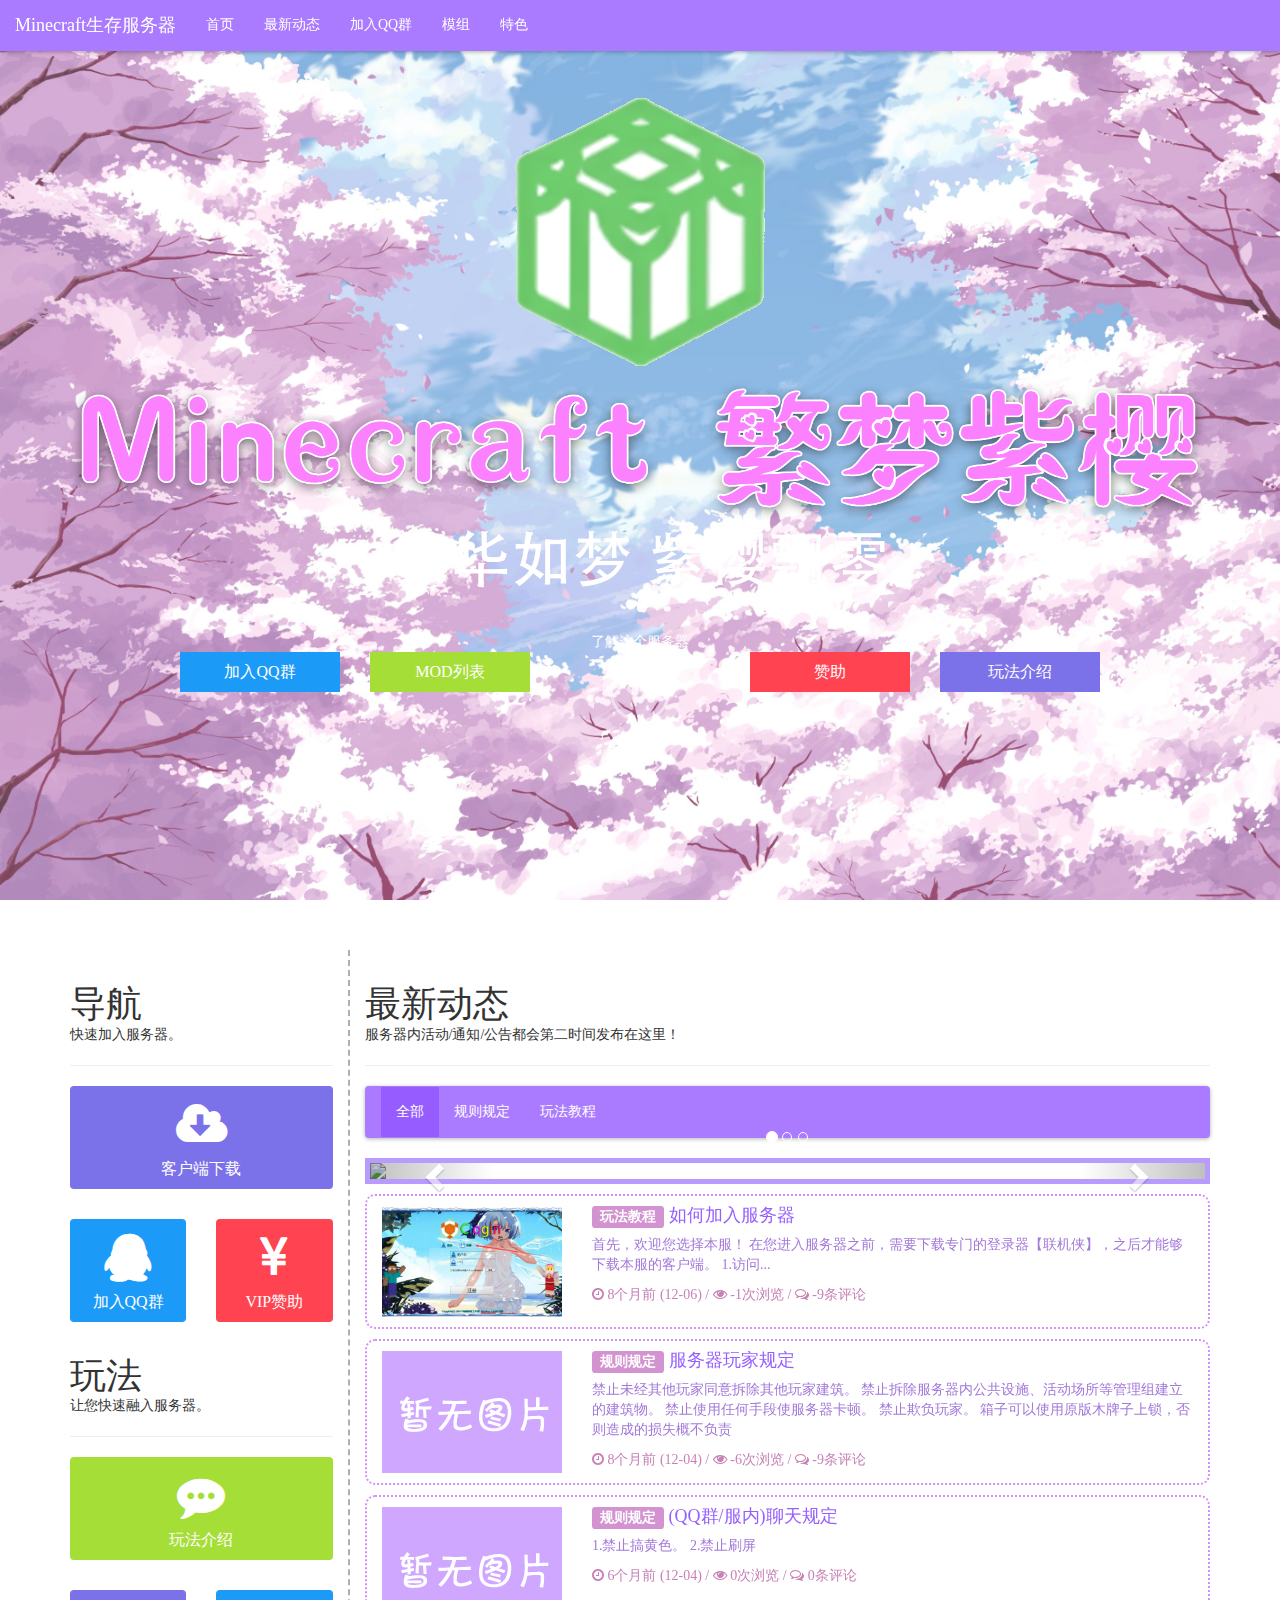
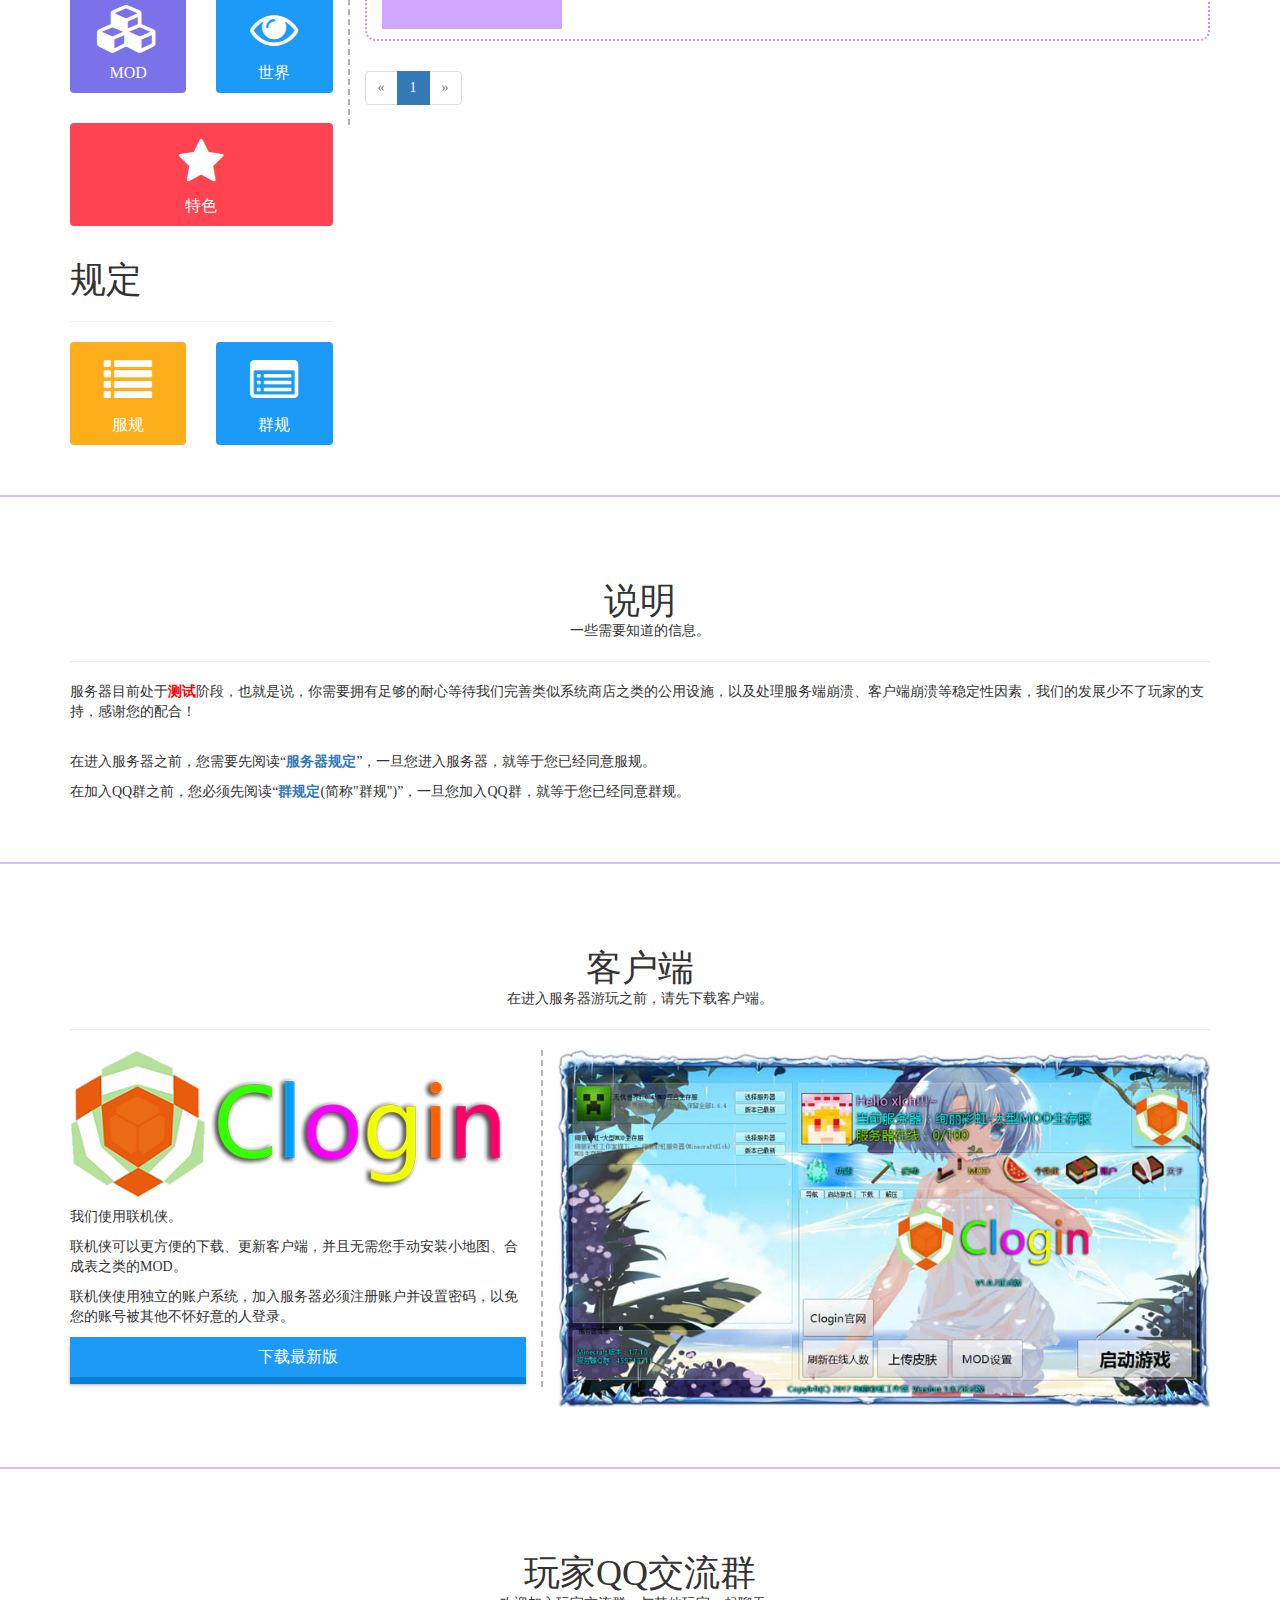
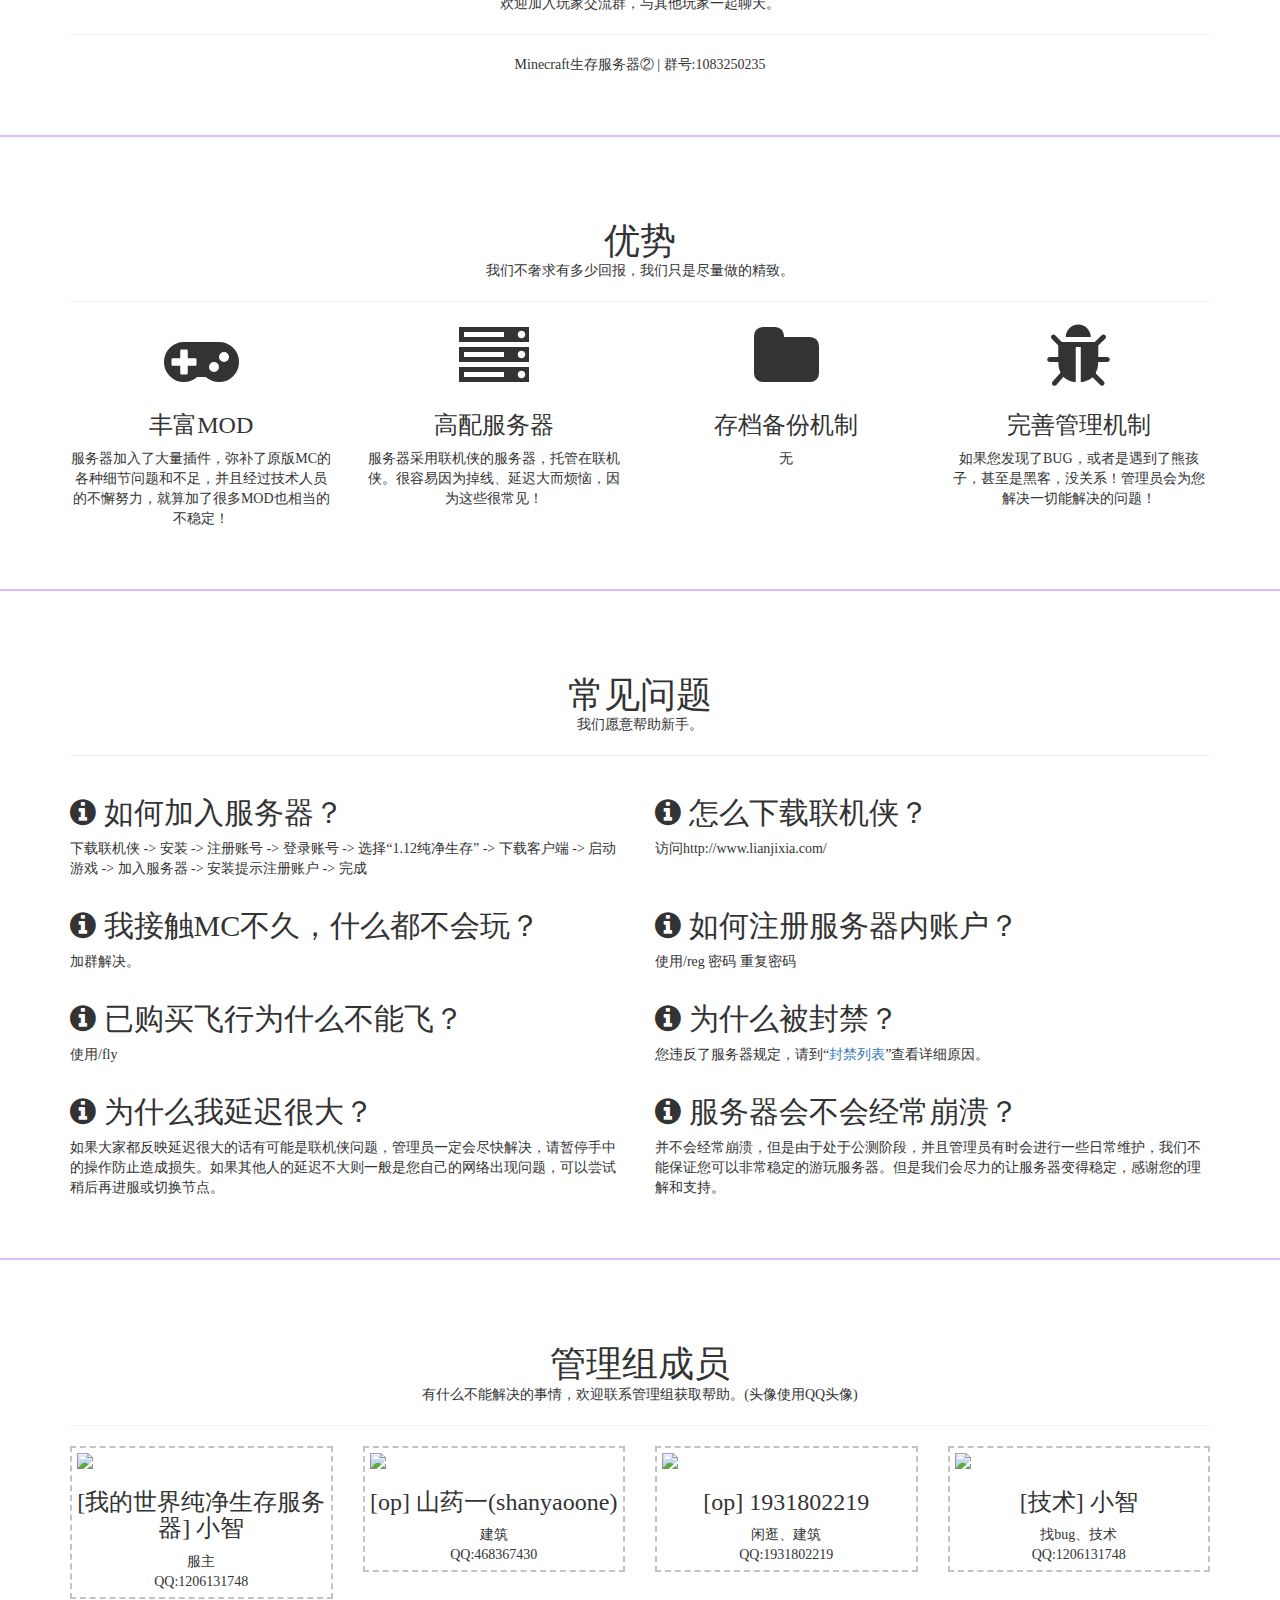
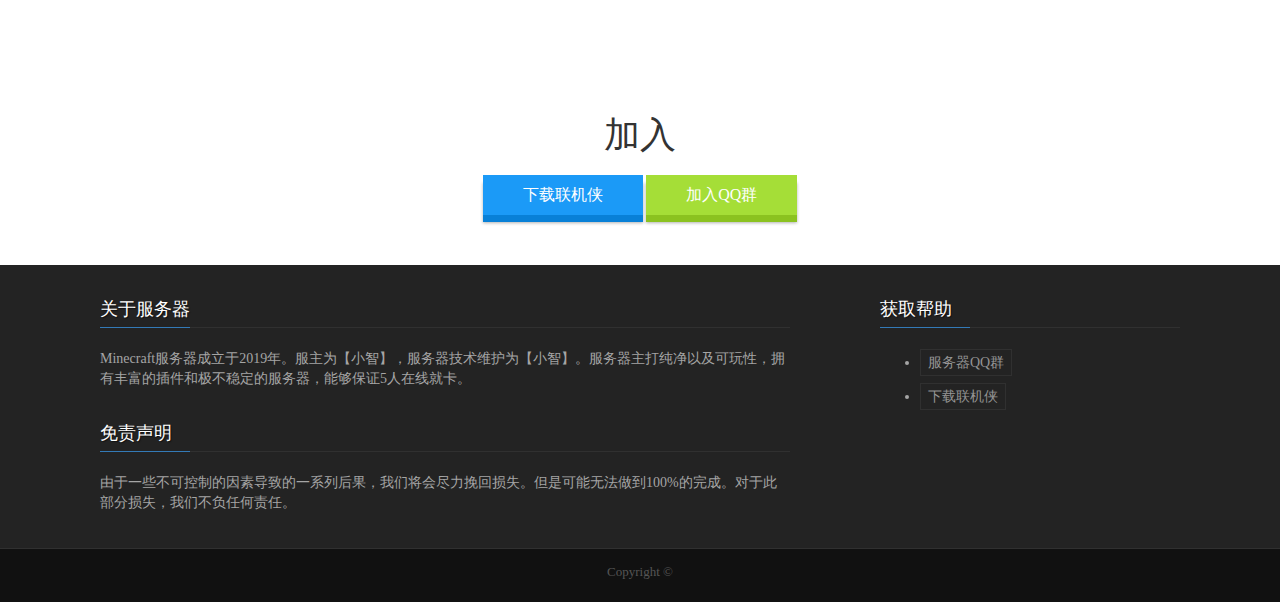
==== commit d5e78651: "Update index.html" ====
--- a/index.html
+++ b/index.html
@@ -6,7 +6,7 @@
 		<meta name="baidu-site-verification" content="drcGN8jpX0" />
 		<title>Minecraft生存服务器 - Minecraft服务器,我的世界生存服务器</title>
 		<meta name="keywords" content="生存服务器,Minecraft生存服务器,生存服务器,Minecraft生存服务器,生存服务器,mc服务器,我的世界服务器,生存服务器,minecraft服务器"/>
-		<meta name="description" content="Minecraft繁梦紫樱是一个主打可玩性的服务器。"/>
+		<meta name="description" content="Minecraft服务器是一个主打可玩性的服务器。"/>
 		<meta name="author" content=""/>
 		<link rel="shortcut icon" href="favicon.ico">
 		<script src="js/jquery.min.js"></script>
@@ -278,8 +278,8 @@
 				<p><img class="img-responsive" src="picture/clogin.png"/></p>
 				
 				<p>我们使用联机侠。</p>
-				<p>Clogin可以更方便的下载、更新客户端，并且无需您手动安装小地图、合成表之类的MOD。</p>
-				<p>Clogin使用独立的账户系统，加入服务器必须注册账户并设置密码，以免您的账号被其他不怀好意的人登录。</p>
+				<p>联机侠可以更方便的下载、更新客户端，并且无需您手动安装小地图、合成表之类的MOD。</p>
+				<p>联机侠使用独立的账户系统，加入服务器必须注册账户并设置密码，以免您的账号被其他不怀好意的人登录。</p>
 				
 				<p><a href="http://clogin.herobrine.cn" class="button button-3d button-primary btn-block yh">下载最新版</a></p>
 			</div>
@@ -296,7 +296,7 @@
 				<h1>玩家QQ交流群</h1>
 				<p>欢迎加入玩家交流群，与其他玩家一起聊天。</p>
 				<hr color="#fff"></hr>
-				<p>Minecraft生存服务器② | 群号:1083250235 <a target="_blank" href="http://shang.qq.com/wpa/qunwpa?idkey=d38b64000ba363fd24715d6d7373bb19383fcc4fd8852ecdca02b2c9b37f9c8c"><img border="0" src="picture/group.png" alt="Minecraft绚丽彩虹" title="Minecraft绚丽彩虹"></a></p>
+				<p>Minecraft生存服务器② | 群号:1083250235</p>
 			</div>
 		</div>
 	</div>
@@ -410,7 +410,7 @@
 			<div class="col-md-3">
 				<div class="modbox">
 					<center><img class="img-responsive" src="no"/></center>
-					<h3>[op] abcde</h3>
+					<h3>[op] 1931802219</h3>
 					闲逛、建筑<br>
 					QQ:1931802219
 				</div>
@@ -480,7 +480,7 @@
 			<div class="container">
 				<div class="row">
 					<div class="col-sm-12">
-						<span>Copyright © <a href="https://qq1206131748.github.io/web/">绚丽彩虹工作室</a></span>
+						<span>Copyright © <a href="https://qq1206131748.github.io/web/"></a></span>
 					</div>
 				</div>
 			</div>
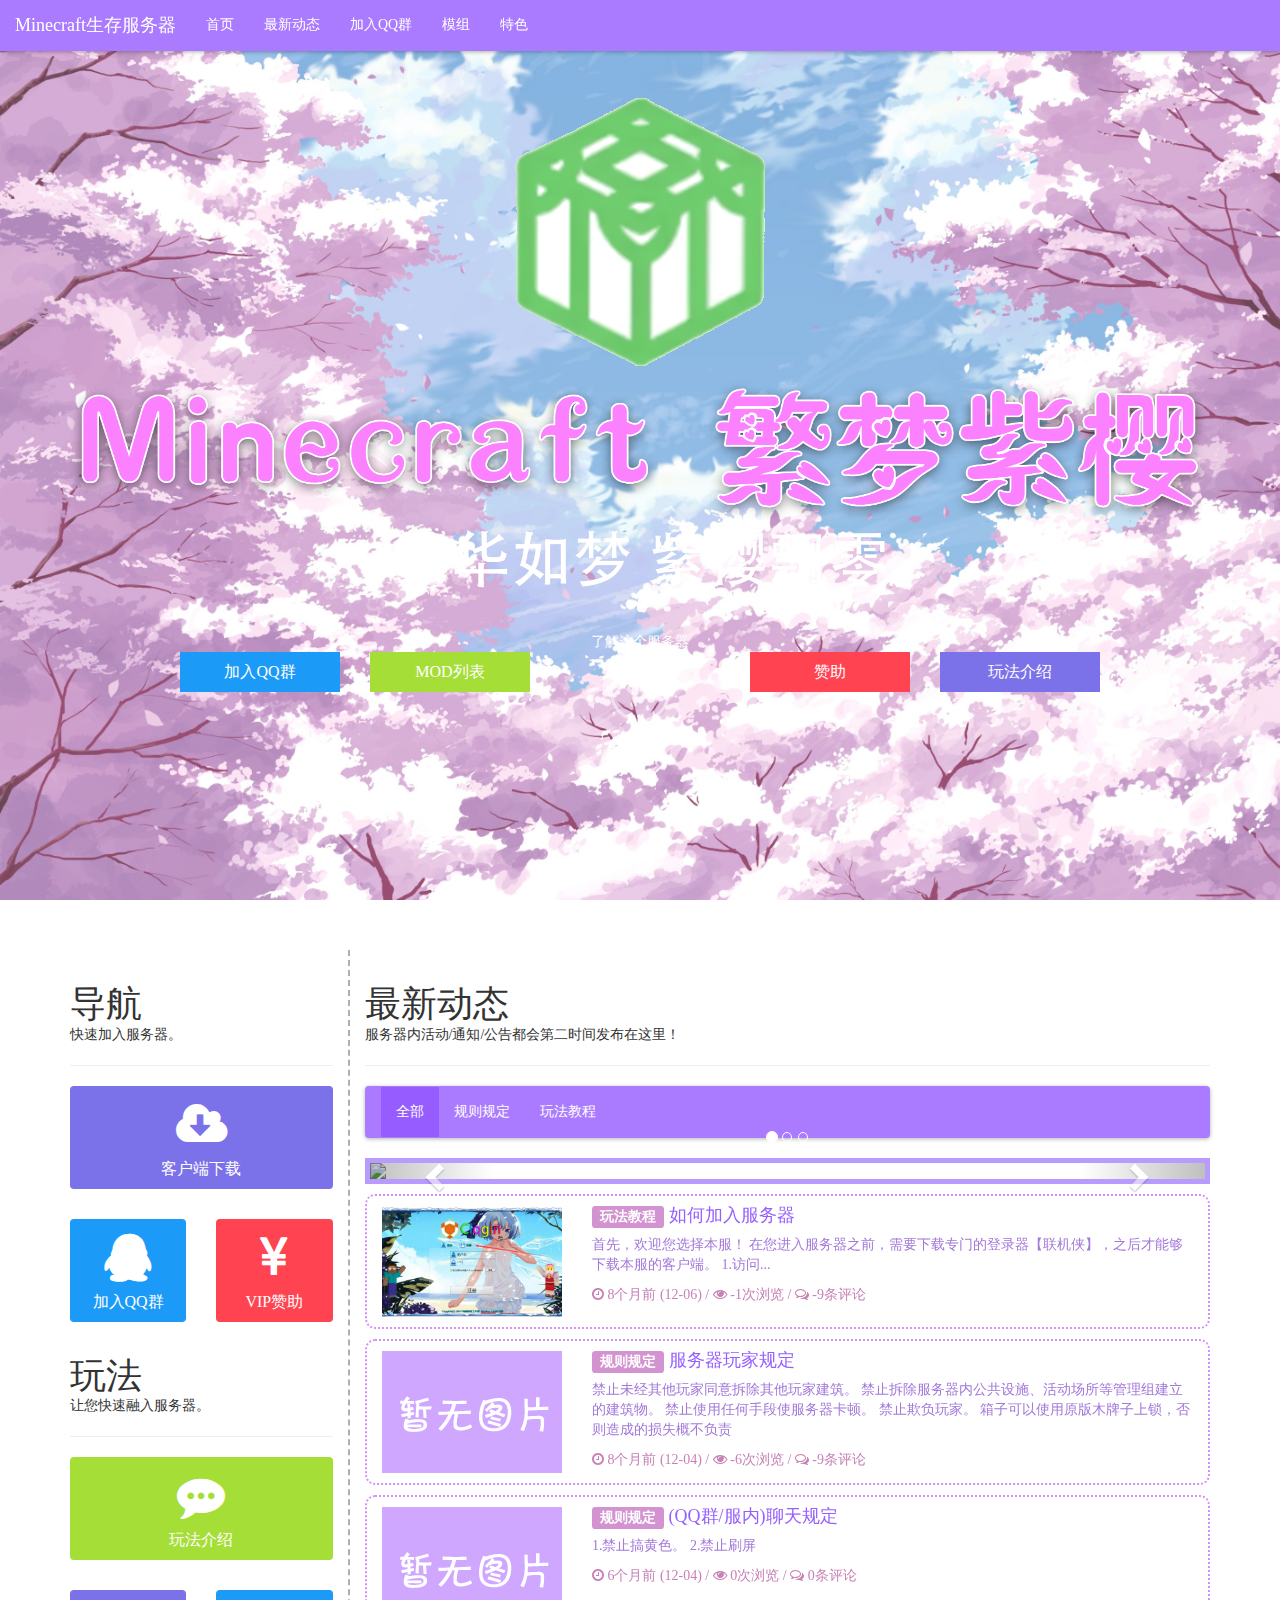
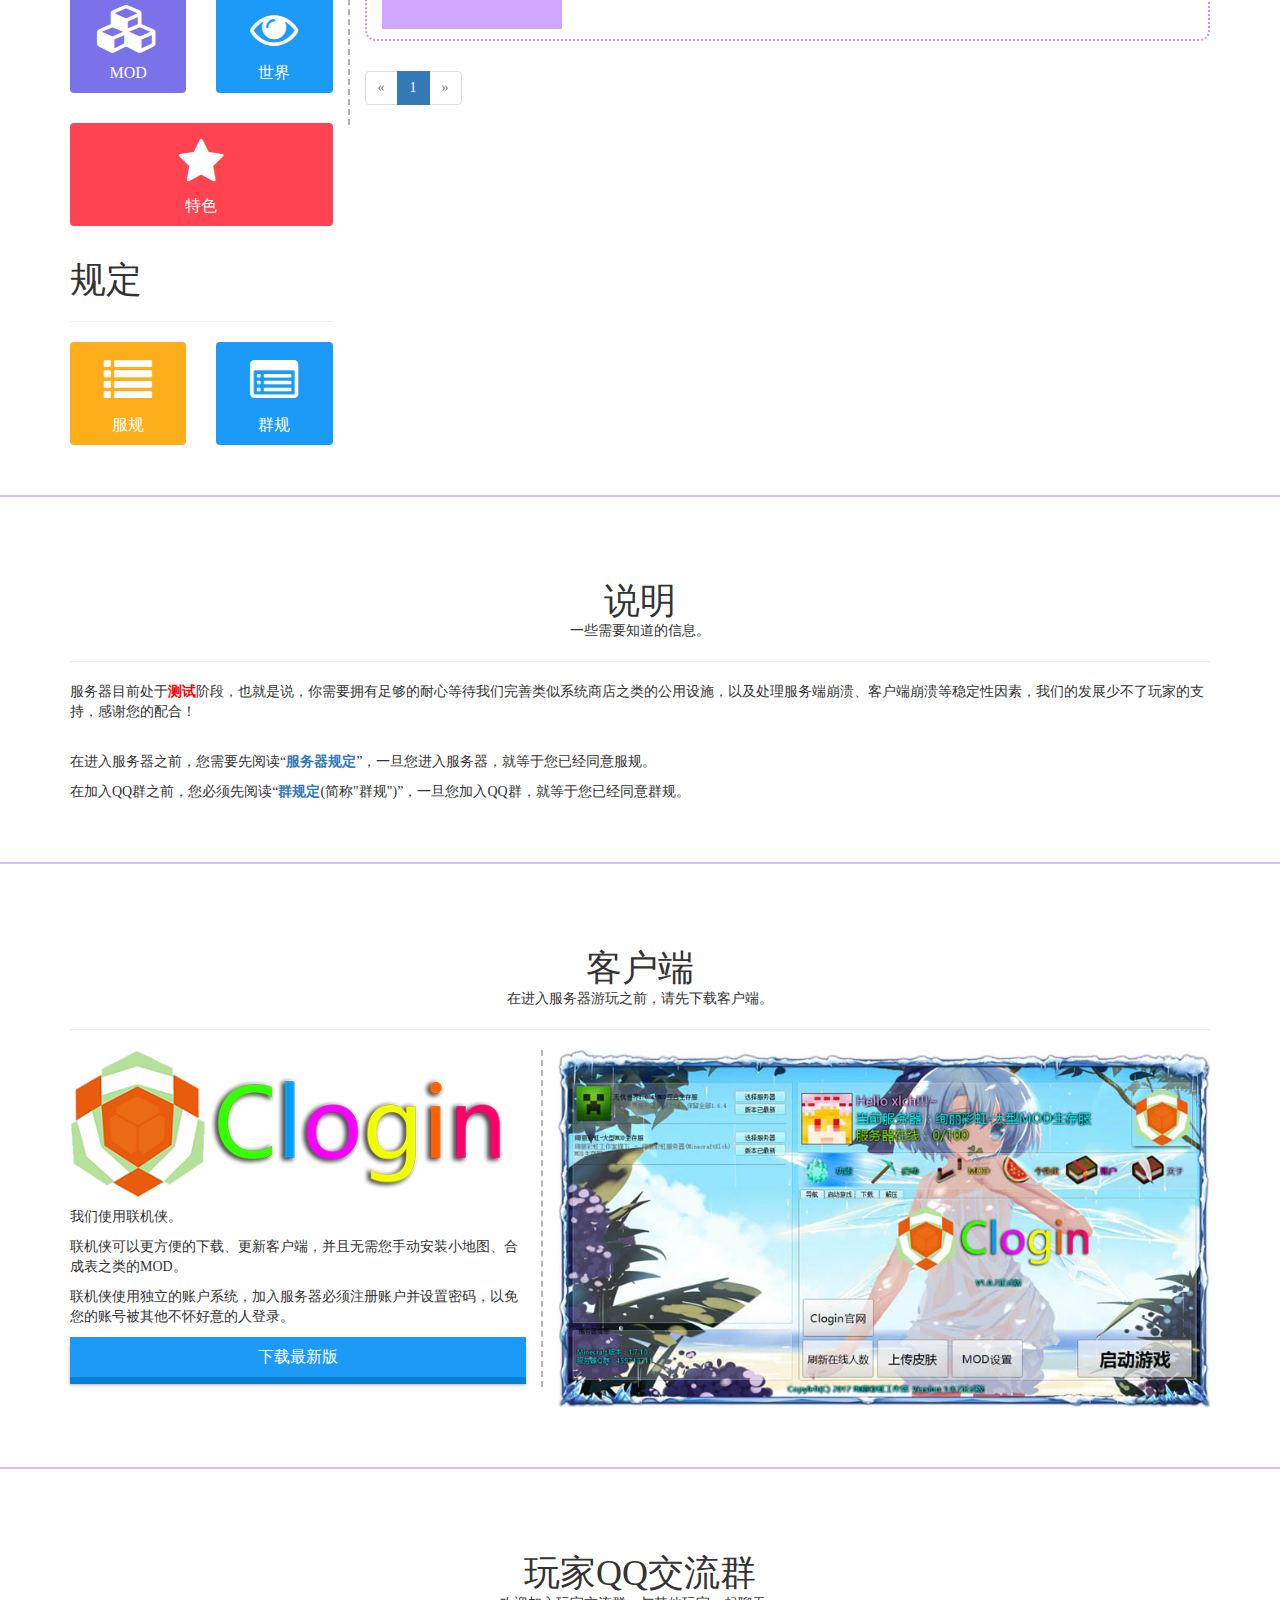
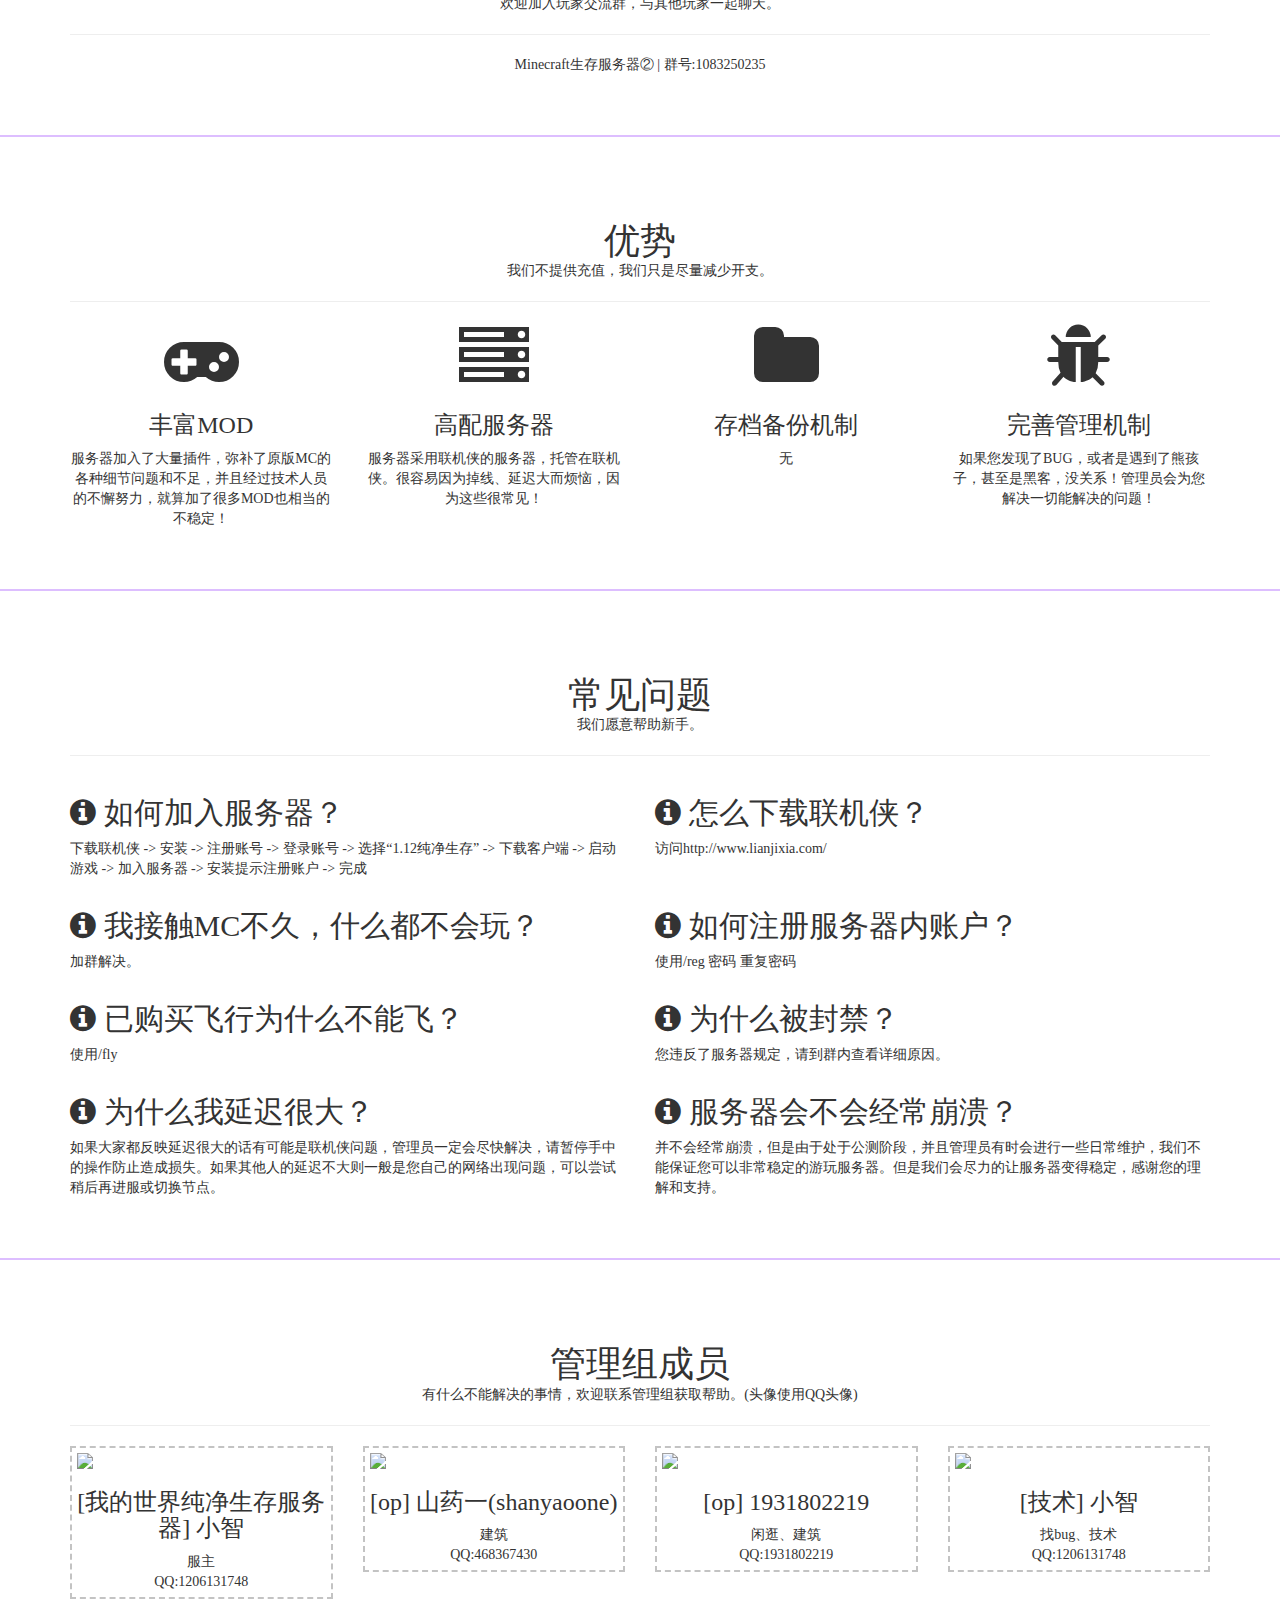
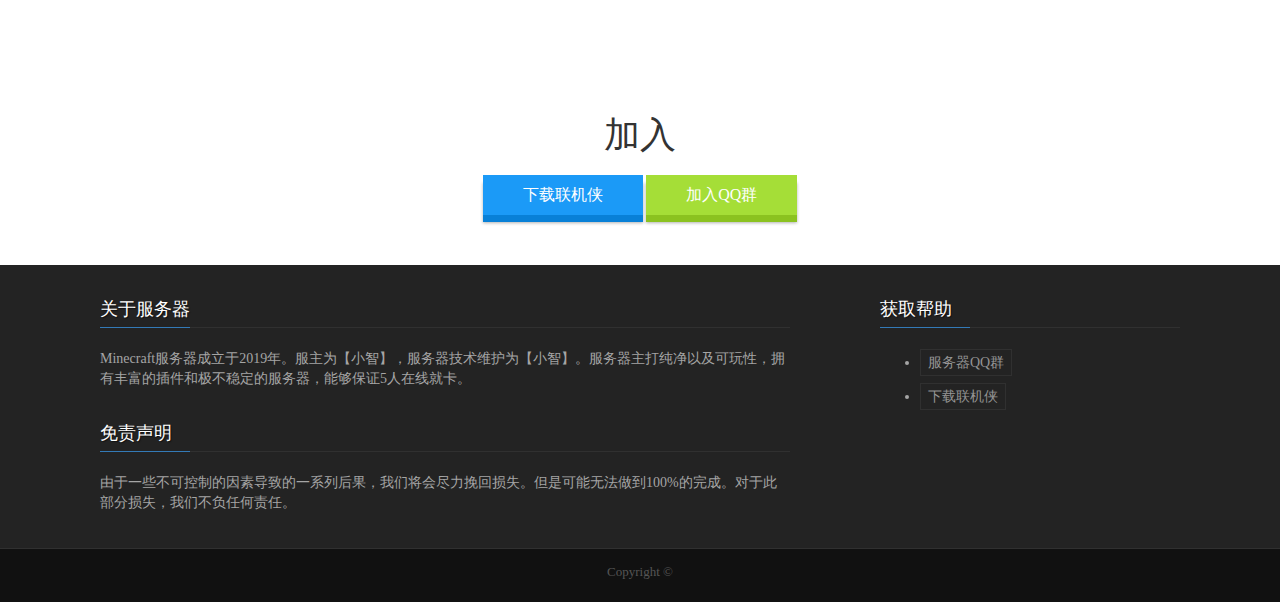
==== commit 3adc026c: "Update index.html" ====
--- a/index.html
+++ b/index.html
@@ -306,7 +306,7 @@
 		<div class="row">
 			<div class="col-md-12 text-center">
 				<h1>优势</h1>
-				<p>我们不奢求有多少回报，我们只是尽量做的精致。</p>
+				<p>我们不提供充值，我们只是尽量减少开支。</p>
 				<hr></hr>
 			</div>
 			<div class="col-md-3 text-center">
@@ -368,7 +368,7 @@
 			</div>
 			<div class="col-md-6">
 				<h2><i class="fa fa-info-circle"></i> 为什么被封禁？</h2>
-				<p>您违反了服务器规定，请到“<a href="?page=ban_list">封禁列表</a>”查看详细原因。</p>
+				<p>您违反了服务器规定，请到群内查看详细原因。</p>
 			</div>
 		</div>
 		<div class="row">
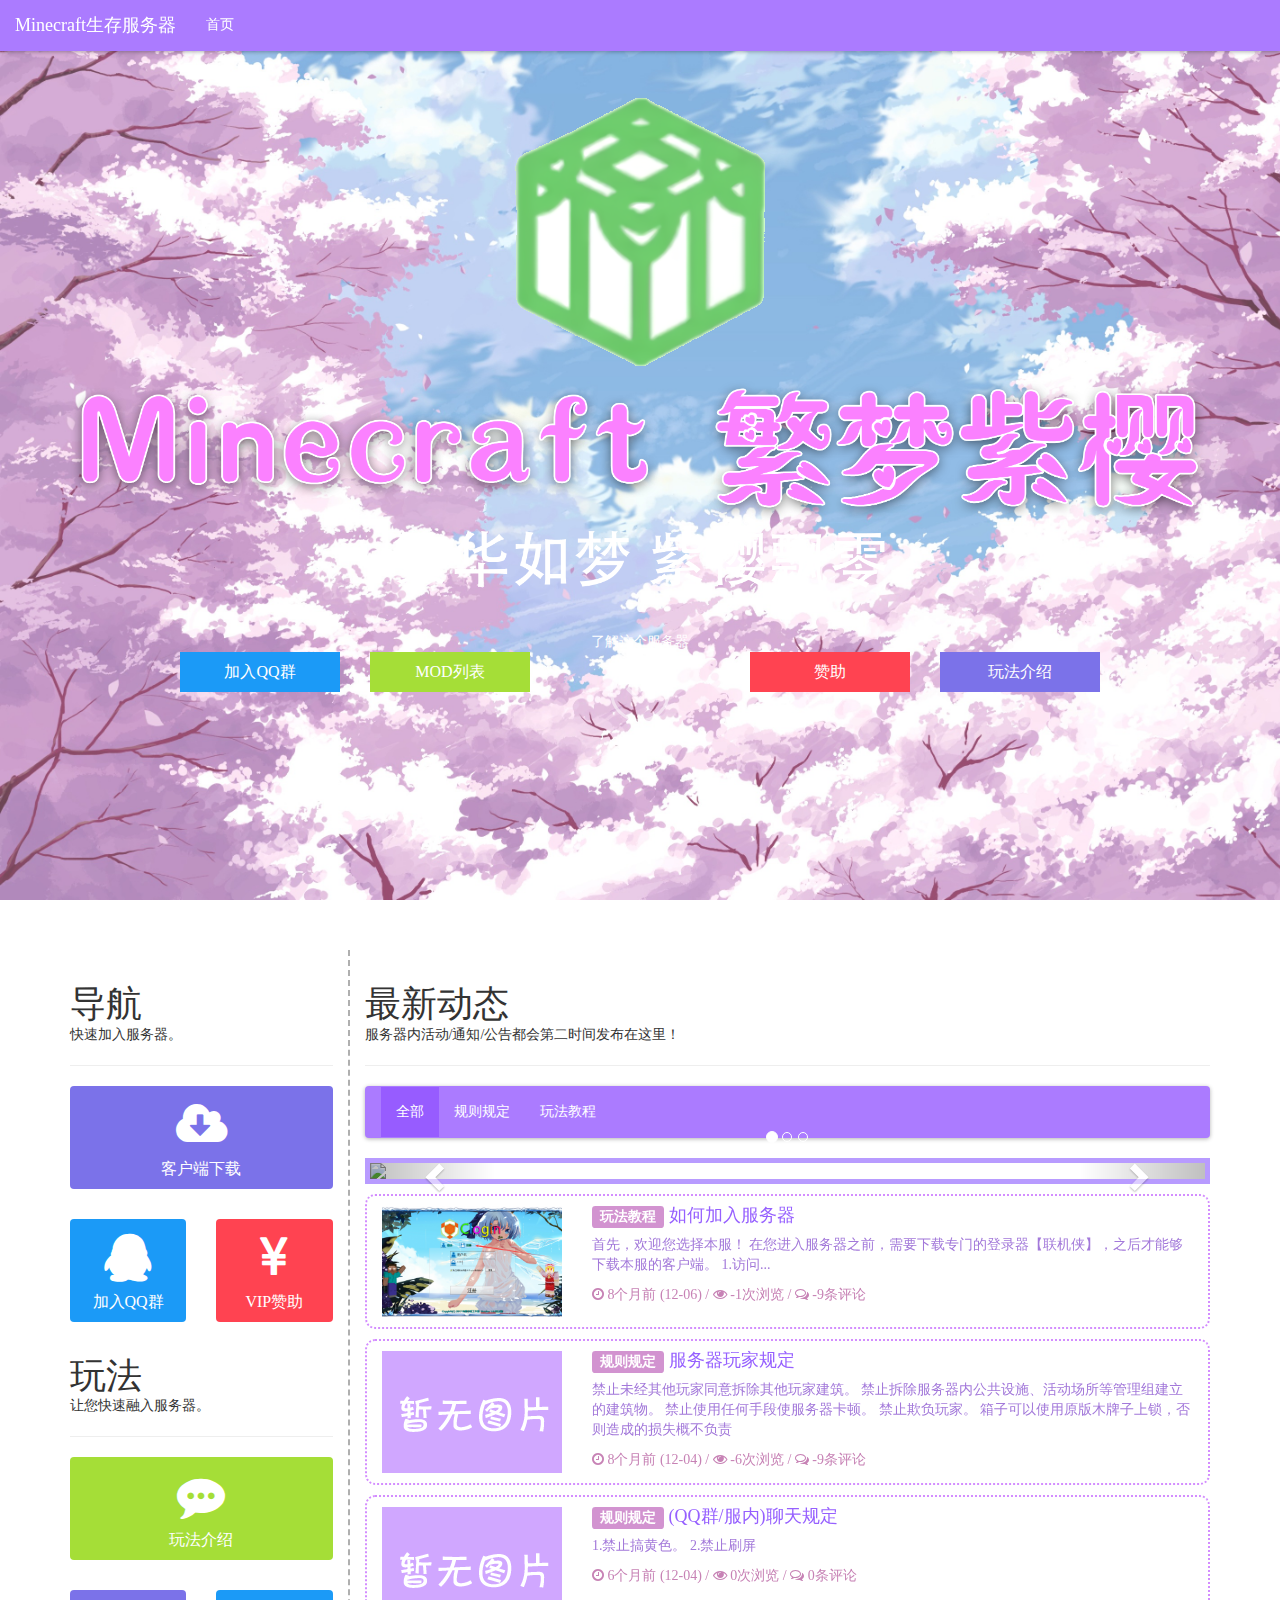
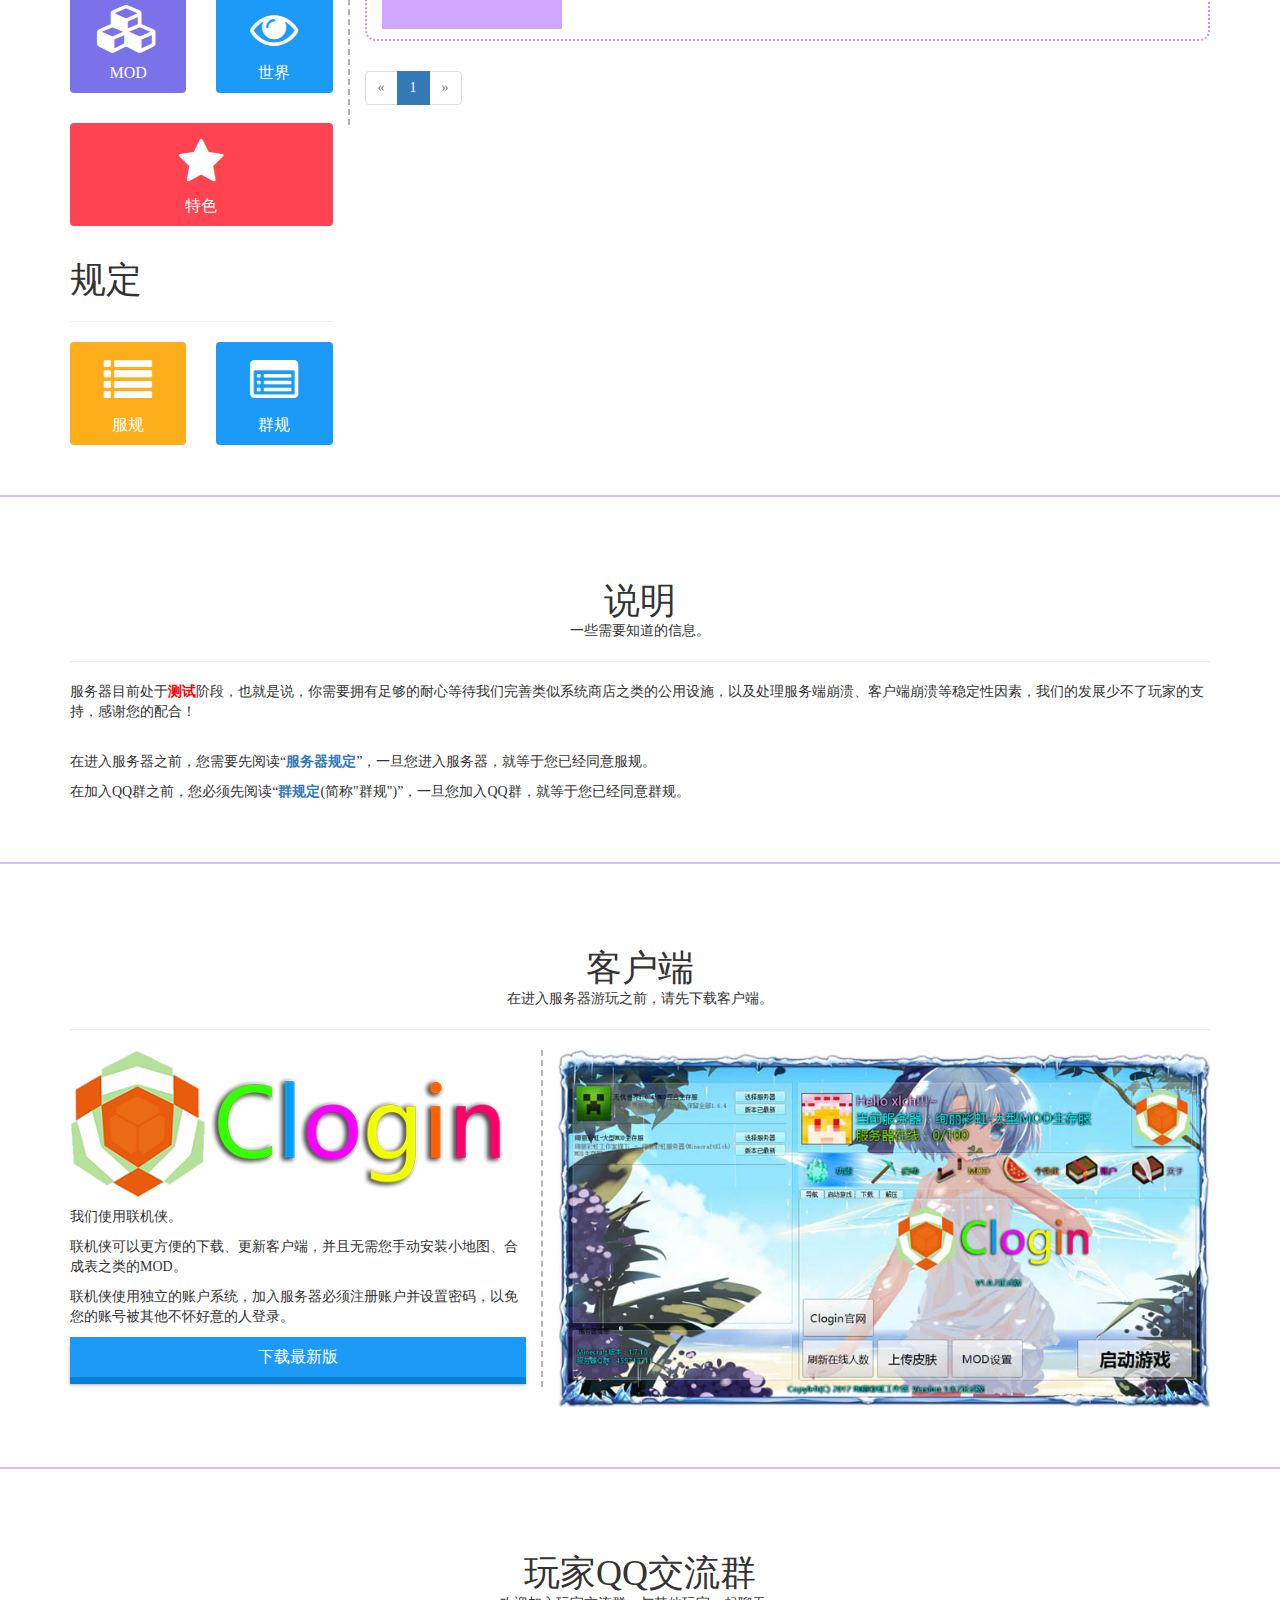
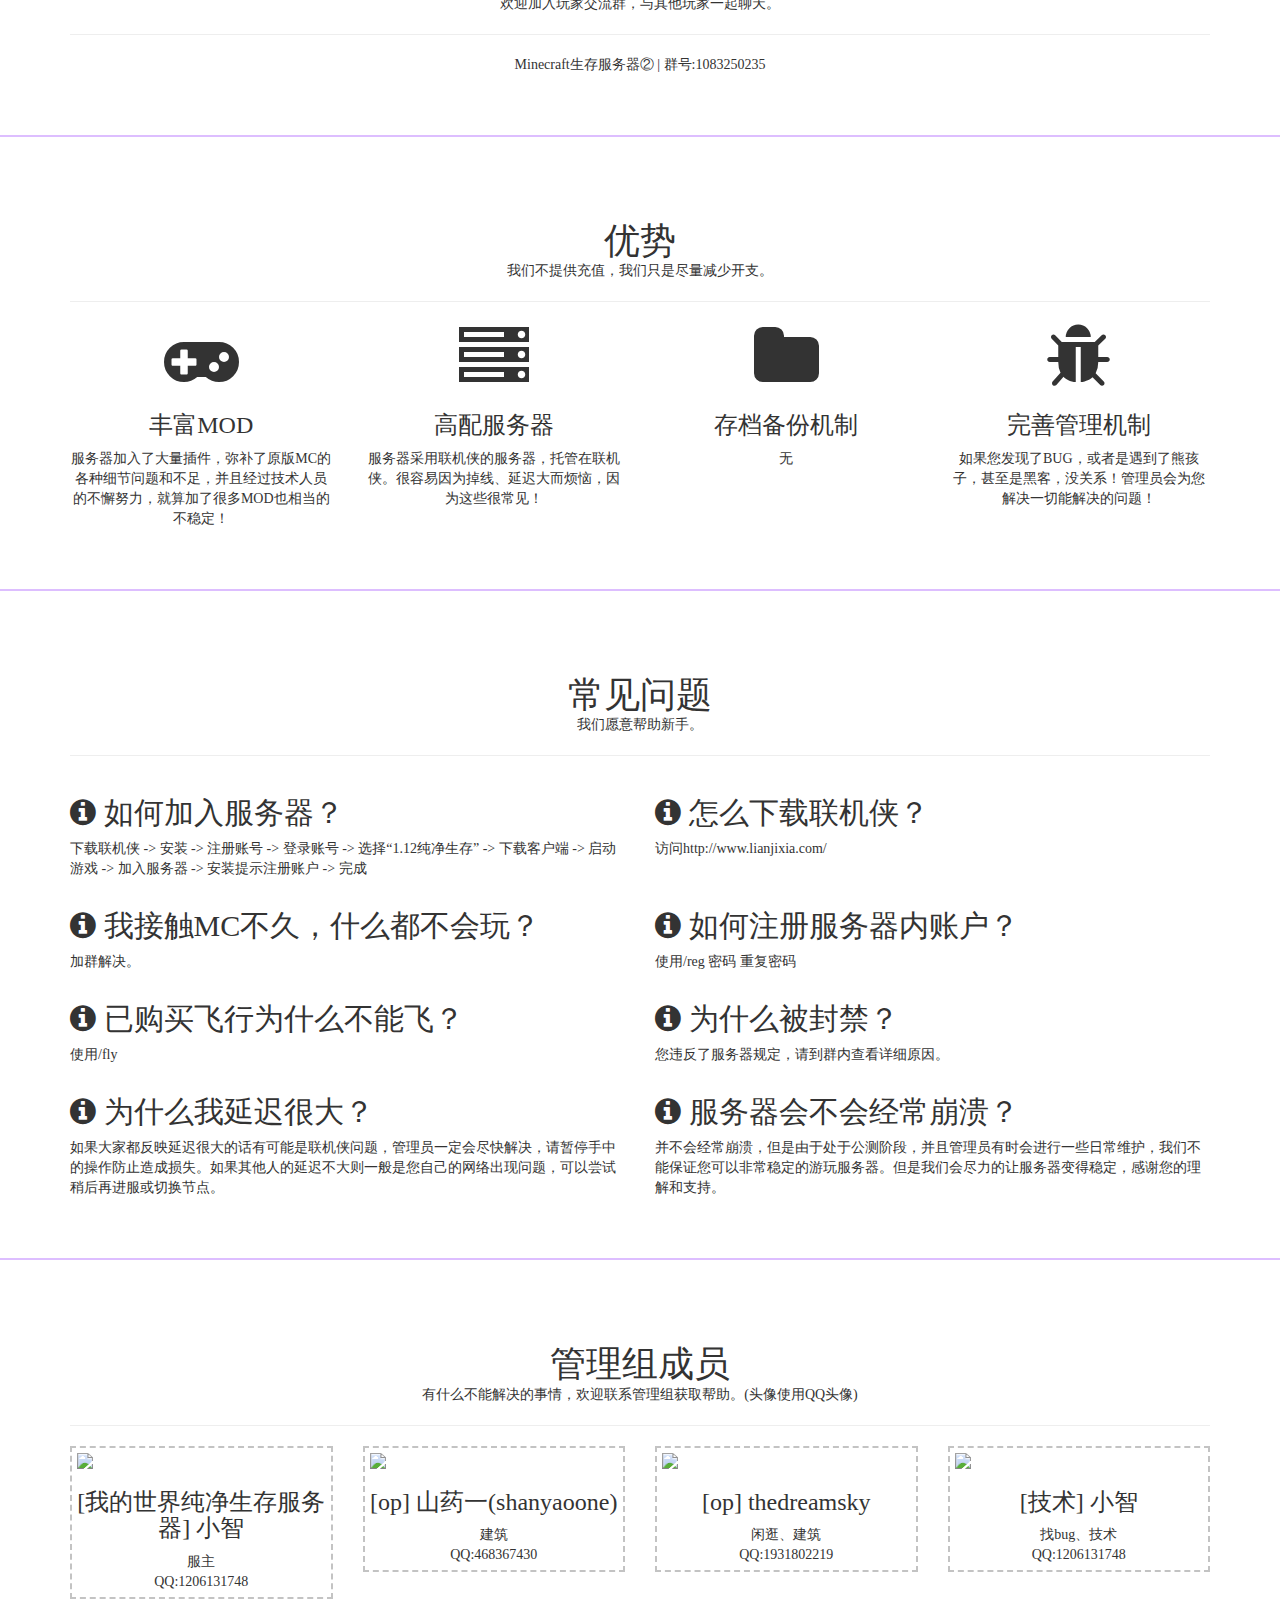
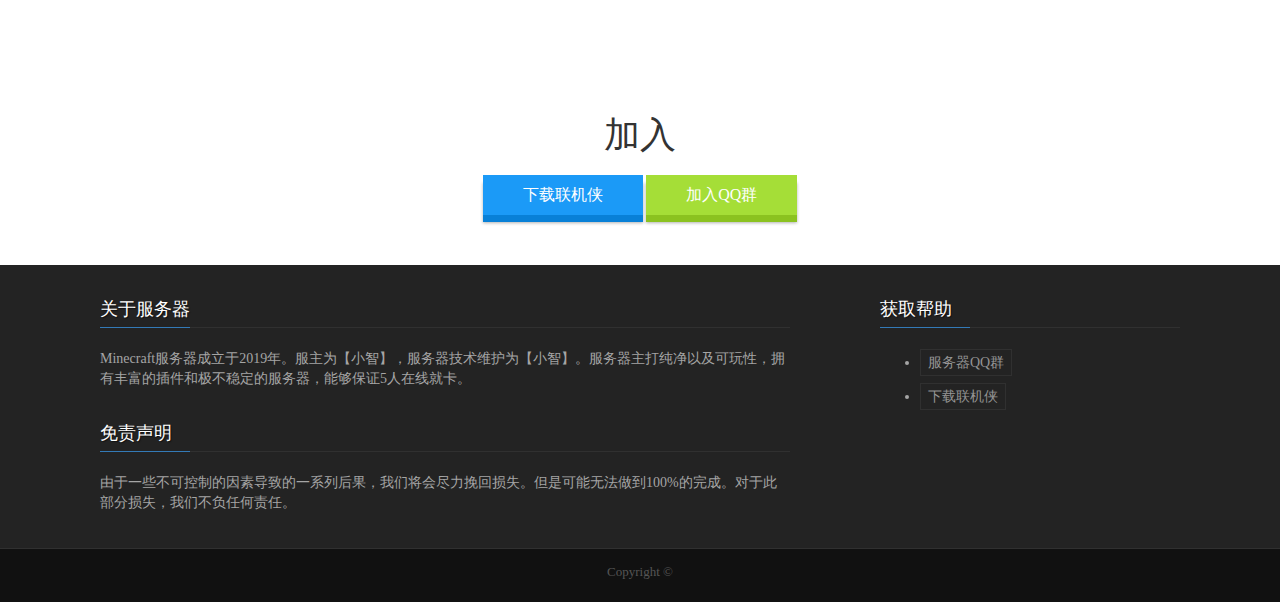
==== commit 93b48dac: "Update index.html" ====
--- a/index.html
+++ b/index.html
@@ -33,18 +33,6 @@
 						<li class="nav-item">
 							<a class="nav-link" href="/">首页</a>
 						</li>
-						<li class="nav-item">
-							<a class="nav-link" href="/articleList">最新动态</a>
-						</li>
-						<li class="nav-item">
-							<a class="nav-link" href="/#qqgroup">加入QQ群</a>
-						</li>
-						<li class="nav-item">
-							<a class="nav-link" href="/mod">模组</a>
-						</li>
-						<li class="nav-item">
-							<a class="nav-link" href="/tese">特色</a>
-						</li>
 					</ul>
 				</div>
 			</nav>
@@ -410,7 +398,7 @@
 			<div class="col-md-3">
 				<div class="modbox">
 					<center><img class="img-responsive" src="no"/></center>
-					<h3>[op] 1931802219</h3>
+					<h3>[op] thedreamsky</h3>
 					闲逛、建筑<br>
 					QQ:1931802219
 				</div>
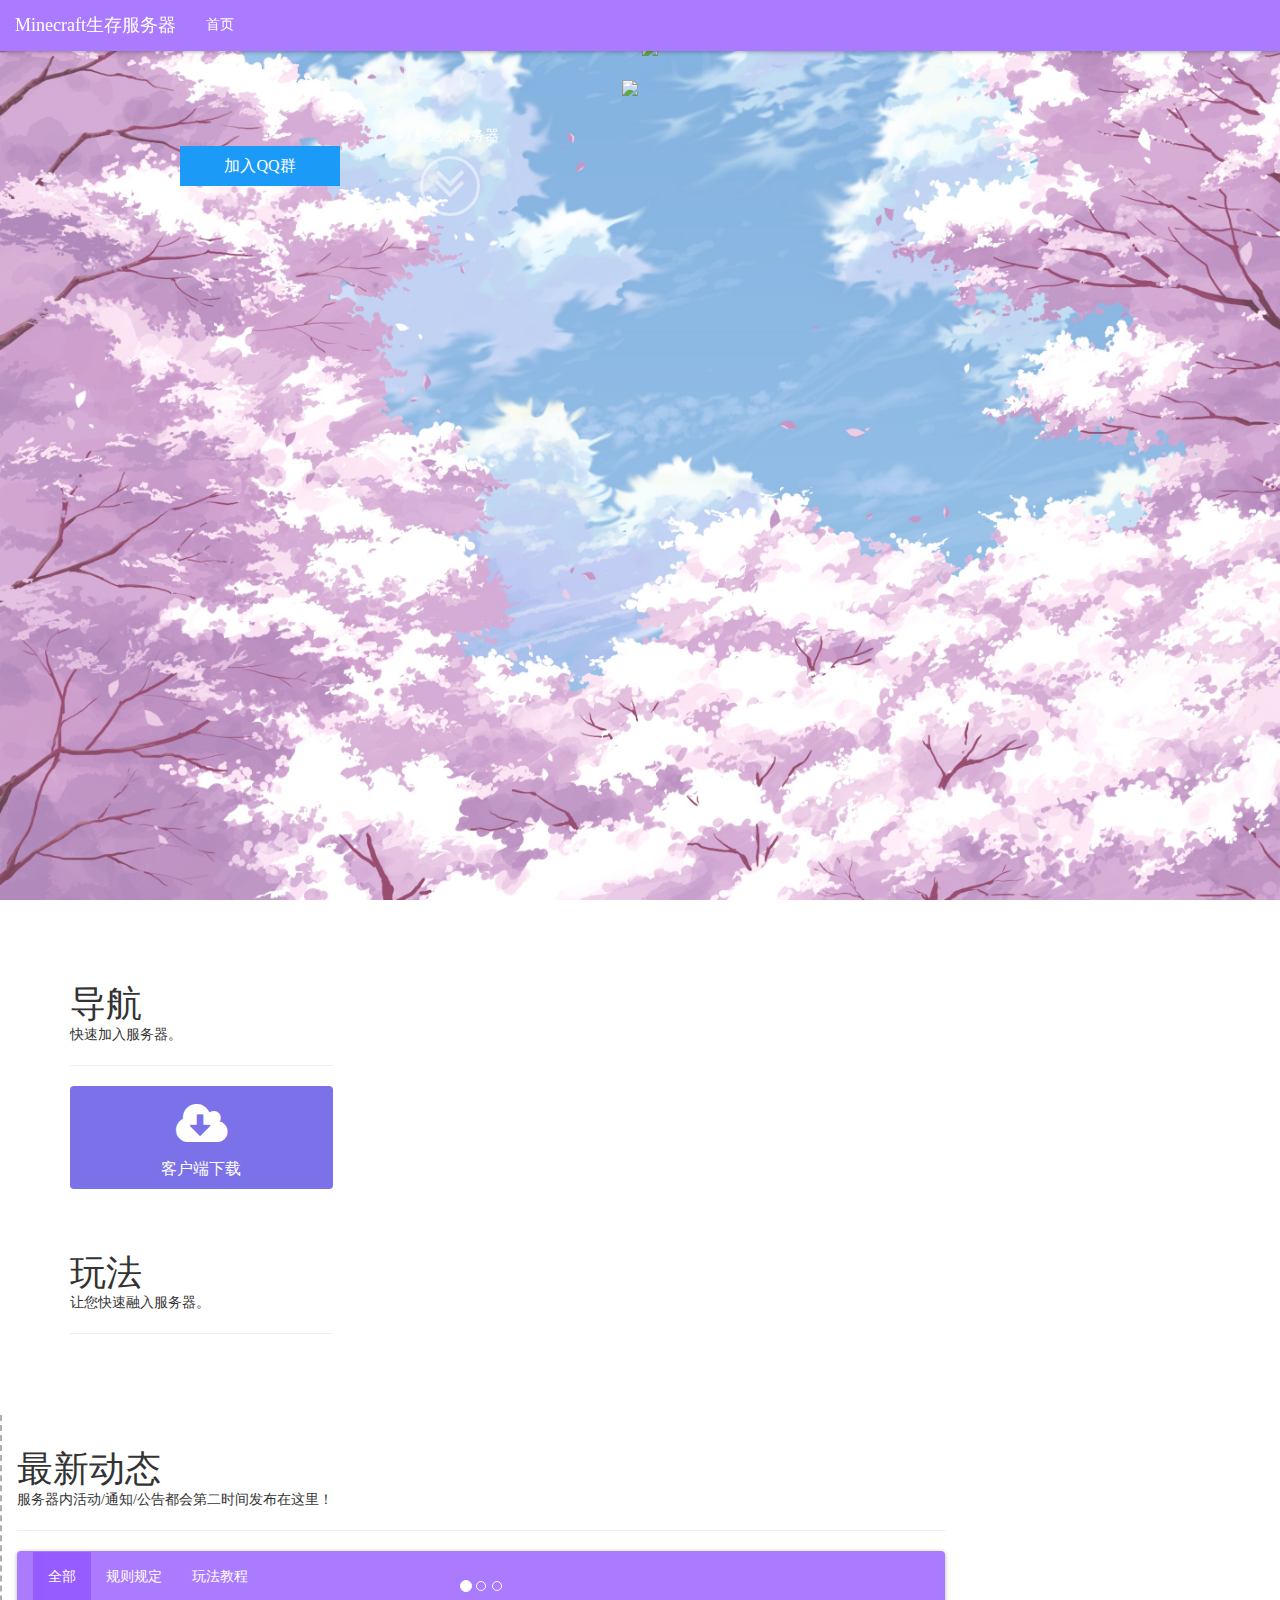
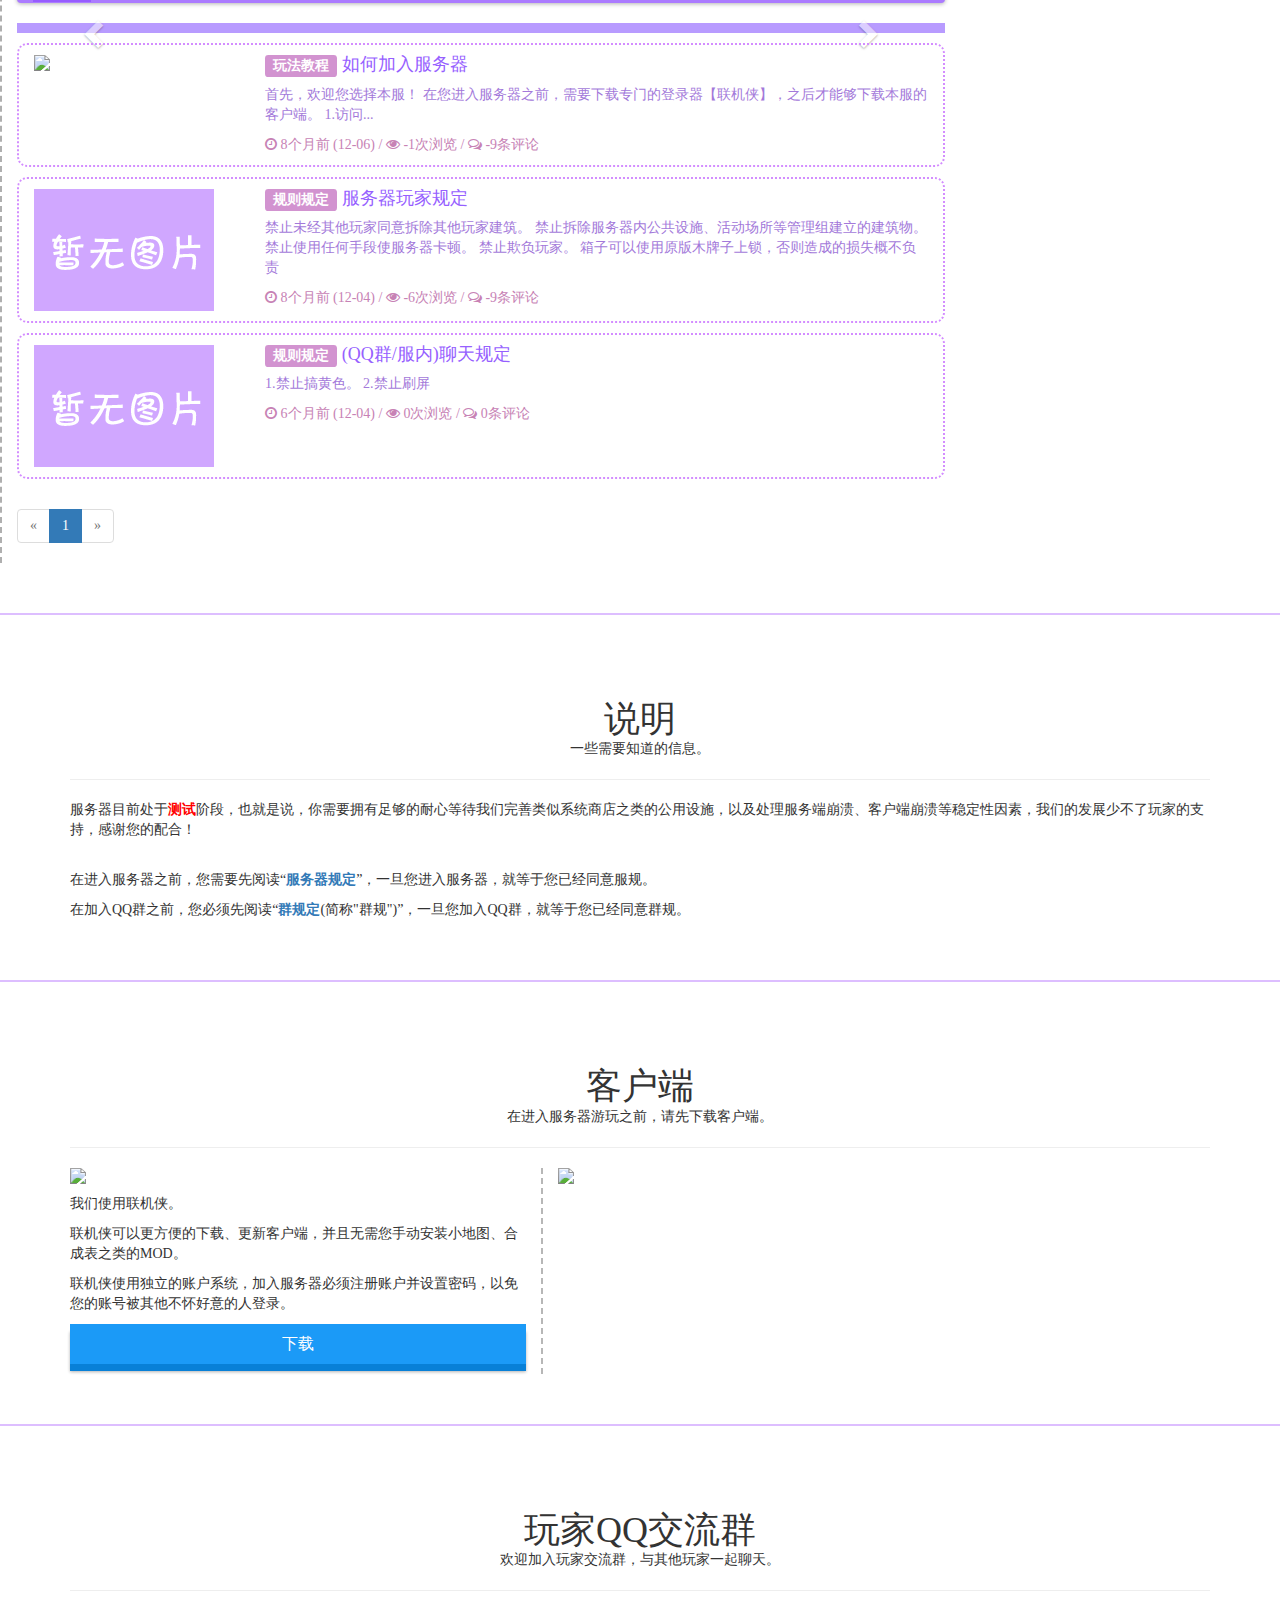
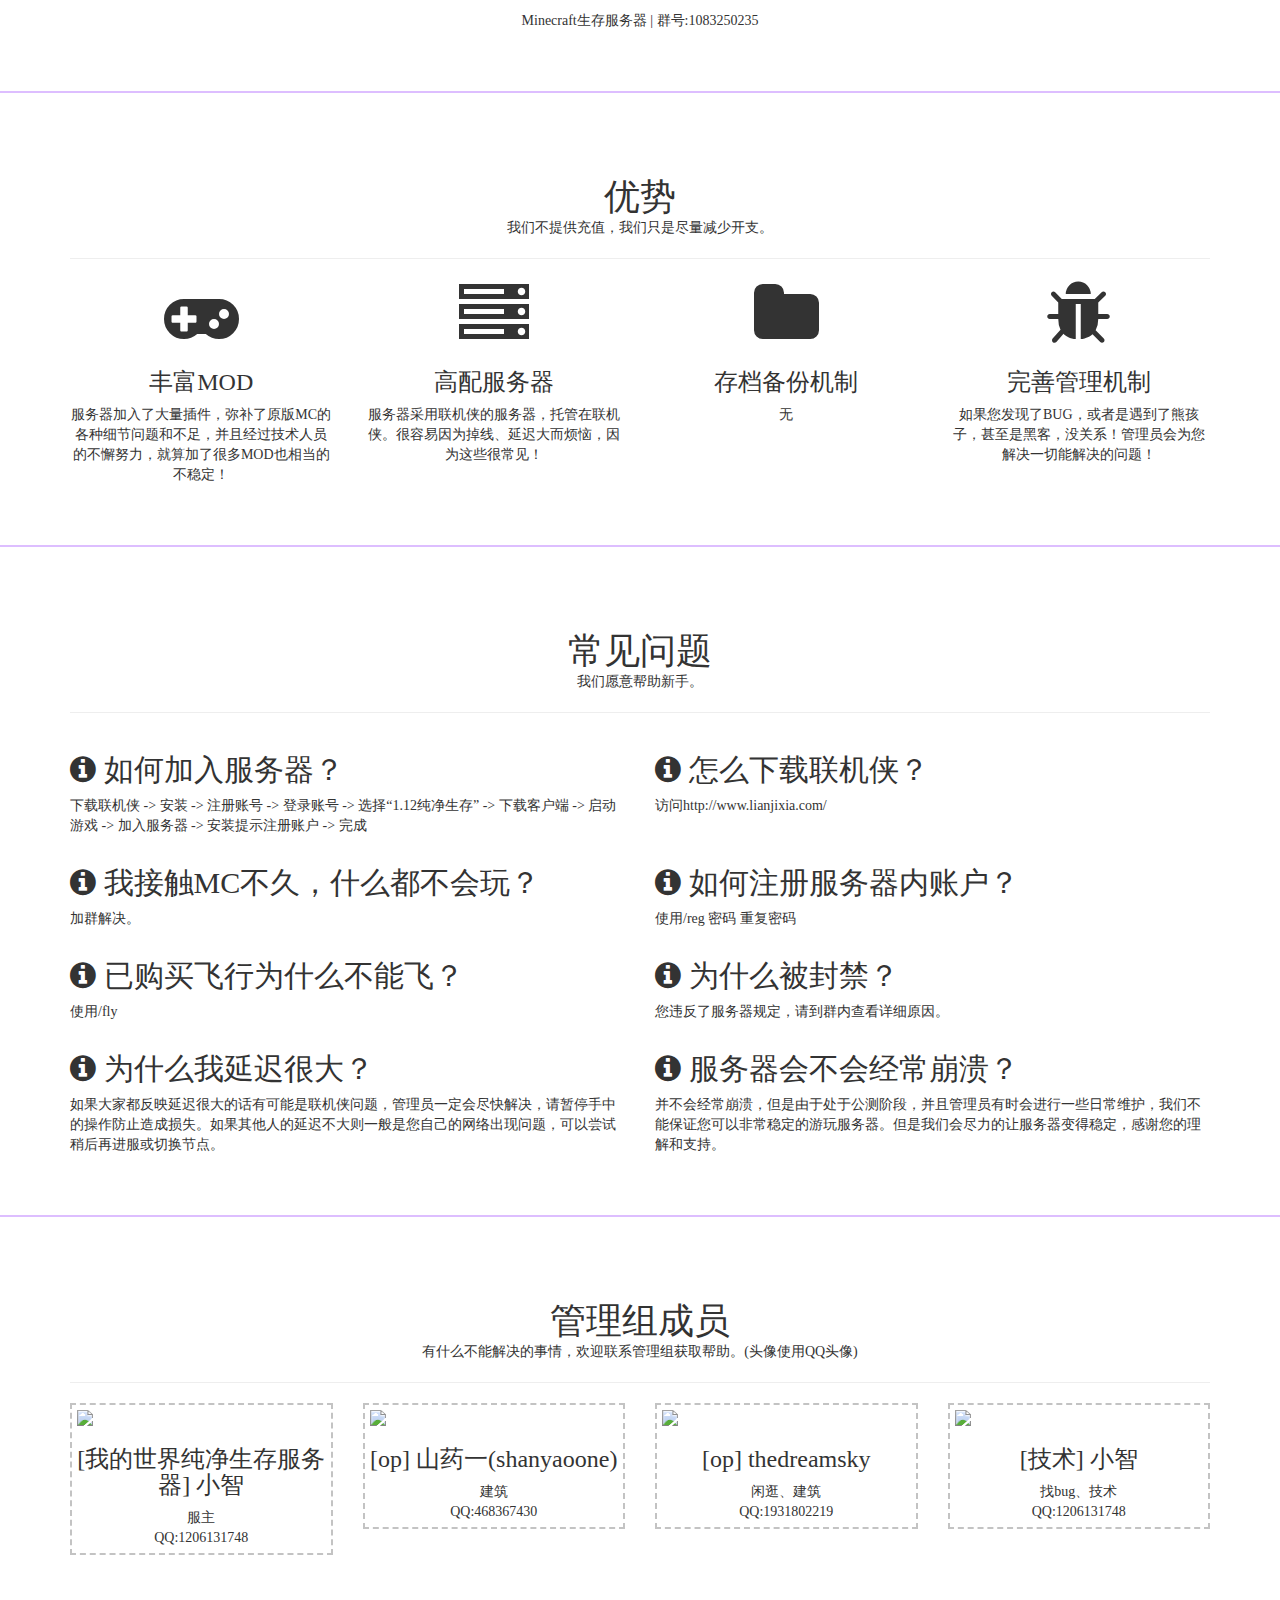
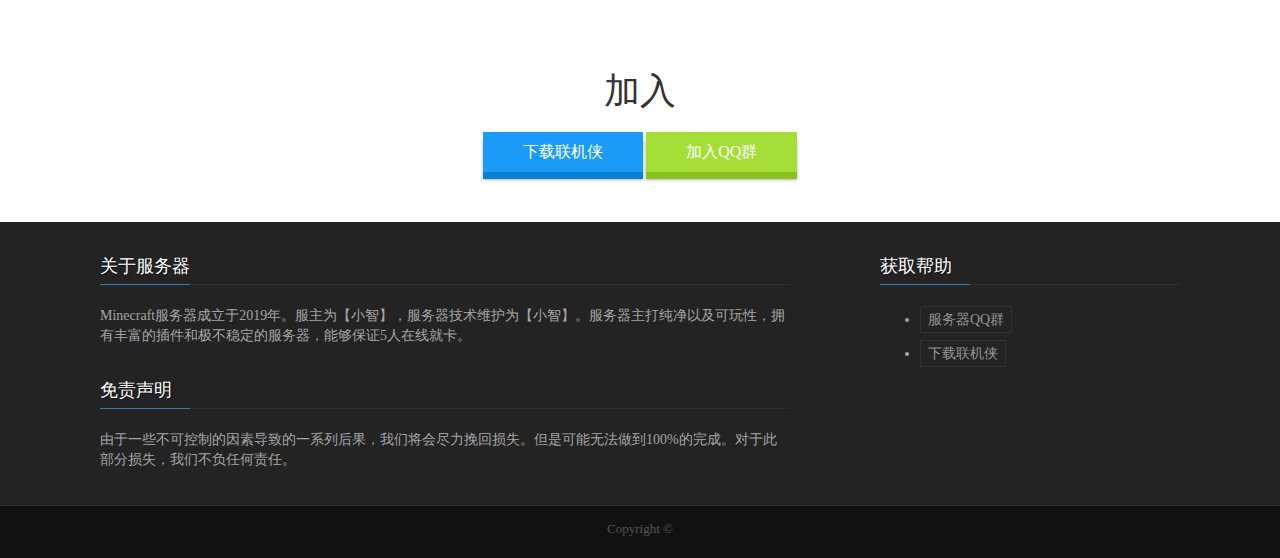
==== commit 32099f68: "Add files via upload" ====
--- a/index.html
+++ b/index.html
@@ -1,4 +1,4 @@
-﻿<!-- 模板来源：iecraft.com -->
+<!-- 模板来源：iecraft.com -->
 <html lang=cn>
 	<head>
 		<meta charset="UTF-8">
@@ -48,19 +48,10 @@
 			<div class="col-md-2 col-xs-6 col-md-offset-1">
 				<a href="#qqgroup" role="gun" class="button button-glow button-primary btn-block yh">加入QQ群</a>
 			</div>
-			<div class="col-md-2 col-xs-6">
-				<a href="/mod" role="gun" class="button button-glow button-action btn-block yh">MOD列表</a>
-			</div>
 			<div class="col-md-2 hidden-sm hidden-xs gun">
 				<p>了解这个服务器</p>
 				<a href="#buttonList" role="gun" id="gun"><i class="fa fa-angle-double-down"></i></a>
 			</div>
-			<div class="col-md-2 col-xs-6">
-				<a href="/vip" class="button button-glow button-caution btn-block yh">赞助</a>
-			</div>
-			<div class="col-md-2 col-xs-6">
-				<a href="/article/start" role="gun" class="button button-glow button-royal btn-block yh">玩法介绍</a>
-			</div>
 		</div>
 	</div>
 </section>
@@ -73,16 +64,10 @@
 				<hr></hr>
 				<div class="row buttons">
 					<div class="col-xs-12 col-md-12 XButton1">
-						<a href="/#clogin" target="_blank" class="button button-glow button-rounded button-royal btn-block yh XButton"><i class="fa fa-cloud-download fa-3x"></i><br>客户端下载</a>
+						<a href="http://www.lianjixia.com/" target="_blank" class="button button-glow button-rounded button-royal btn-block yh XButton"><i class="fa fa-cloud-download fa-3x"></i><br>客户端下载</a>
 					</div>
 				</div>
 				<div class="row">
-					<div class="col-xs-6 col-md-6 XButton2">
-						<a href="/#qqgroup" target="_blank" class="button button-glow button-rounded button-glow button-rounded button-primary btn-block yh XButton"><i class="fa fa-qq fa-3x"></i><br>加入QQ群</a>
-					</div>
-					<div class="col-xs-6 col-md-6 XButton3">
-						<a href="/vip" target="_blank" class="button button-glow button-rounded btn-block yh XButton button-caution button-bilibili"><i class="fa fa-cny fa-3x"></i><br>VIP赞助</a>
-					</div>
 				</div>
 				
 				<h1>玩法</h1>
@@ -90,34 +75,15 @@
 				<hr></hr>
 				<div class="row buttons">
 					<div class="col-xs-12 col-md-12 XButton1">
-						<a href="/article/start" target="_blank" class="button button-glow button-rounded button-action btn-block yh XButton"><i class="fa fa-commenting fa-3x"></i><br>玩法介绍</a>
 					</div>
 				</div>
 				<div class="row buttons">
-					<div class="col-xs-6 XButton2">
-						<a href="/mod" target="_blank" class="button button-glow button-rounded button-royal btn-block yh XButton"><i class="fa fa-cubes fa-3x"></i><br>MOD</a>
-					</div>
-					<div class="col-xs-6 XButton3">
-						<a href="/world" target="_blank" class="button button-glow button-rounded button-primary btn-block yh XButton"><i class="fa fa-eye fa-3x"></i><br>世界</a>
 					</div>
 				</div>
 				<div class="row">
-					<div class="col-xs-12 XButton1">
-						<a href="/tese" target="_blank" class="button button-glow button-rounded btn-block yh XButton button-caution button-bilibili"><i class="fa fa-star fa-3x"></i><br>特色</a>
-					</div>
-				</div>
-				
-				<h1>规定</h1>
-				<p></p>
-				<hr></hr>
-				<div class="row">
-					<div class="col-xs-6 XButton1">
-						<a href="/article/chat_rule" target="_blank" class="button button-glow button-rounded button-highlight btn-block yh XButton"><i class="fa fa-list fa-3x"></i><br>服规</a>
-					</div>
-					<div class="col-xs-6 XButton3">
-						<a href="/article/server_rule" target="_blank" class="button button-glow button-rounded button-primary btn-block yh XButton"><i class="fa fa-list-alt fa-3x"></i><br>群规</a>
-					</div>
-				</div>
+					</div>
+				</div>
+
 			</div>
 			<div class="col-md-9 col-xs-12" id="webitemList">
 				<h1>最新动态</h1>
@@ -155,8 +121,7 @@
 		</ol>
 		<div class="carousel-inner" role="listbox">
 			<div class="item active">
-				<img src="picture/42b223f1794e4807b3c88554d944fad9.gif">
-			</div>
+				</div>
 			<div class="item">
 				<img src="picture/42b223f1794e4807b3c88554d944fad9.gif" alt="Second slide">
 			</div>
@@ -176,7 +141,7 @@
 </div>
 <div class="col-xs-12 col-sm-12 webitem">
 	<div class="col-sm-3">
-		<img class="img-responsive" src="picture/timthumb.php">
+		<img class="img-responsive" src="none.png">
 	</div>
 	<div class="col-sm-9">
 		<h4>
@@ -263,16 +228,16 @@
 				<hr></hr>
 			</div>
 			<div class="col-md-5 l-hr">
-				<p><img class="img-responsive" src="picture/clogin.png"/></p>
+				<p><img class="img-responsive" src="none.png"/></p>
 				
 				<p>我们使用联机侠。</p>
 				<p>联机侠可以更方便的下载、更新客户端，并且无需您手动安装小地图、合成表之类的MOD。</p>
 				<p>联机侠使用独立的账户系统，加入服务器必须注册账户并设置密码，以免您的账号被其他不怀好意的人登录。</p>
 				
-				<p><a href="http://clogin.herobrine.cn" class="button button-3d button-primary btn-block yh">下载最新版</a></p>
+				<p><a href="http://www.lianjixia.com/" class="button button-3d button-primary btn-block yh">下载</a></p>
 			</div>
 			<div class="col-md-7">
-				<p><img class="img-responsive" src="picture/clogin.jpg"/></p>
+				<p><img class="img-responsive" src="https://cdn.jsdelivr.net/gh/qq1206131748/img@master/QQ截图20201220144644.2iawit194q40.png"/></p>
 			</div>
 		</div>
 	</div>
@@ -284,7 +249,7 @@
 				<h1>玩家QQ交流群</h1>
 				<p>欢迎加入玩家交流群，与其他玩家一起聊天。</p>
 				<hr color="#fff"></hr>
-				<p>Minecraft生存服务器② | 群号:1083250235</p>
+				<p>Minecraft生存服务器 | 群号:1083250235</p>
 			</div>
 		</div>
 	</div>
@@ -485,4 +450,4 @@
 		})();
 		</script>
 	</body>
-</html>
+</html>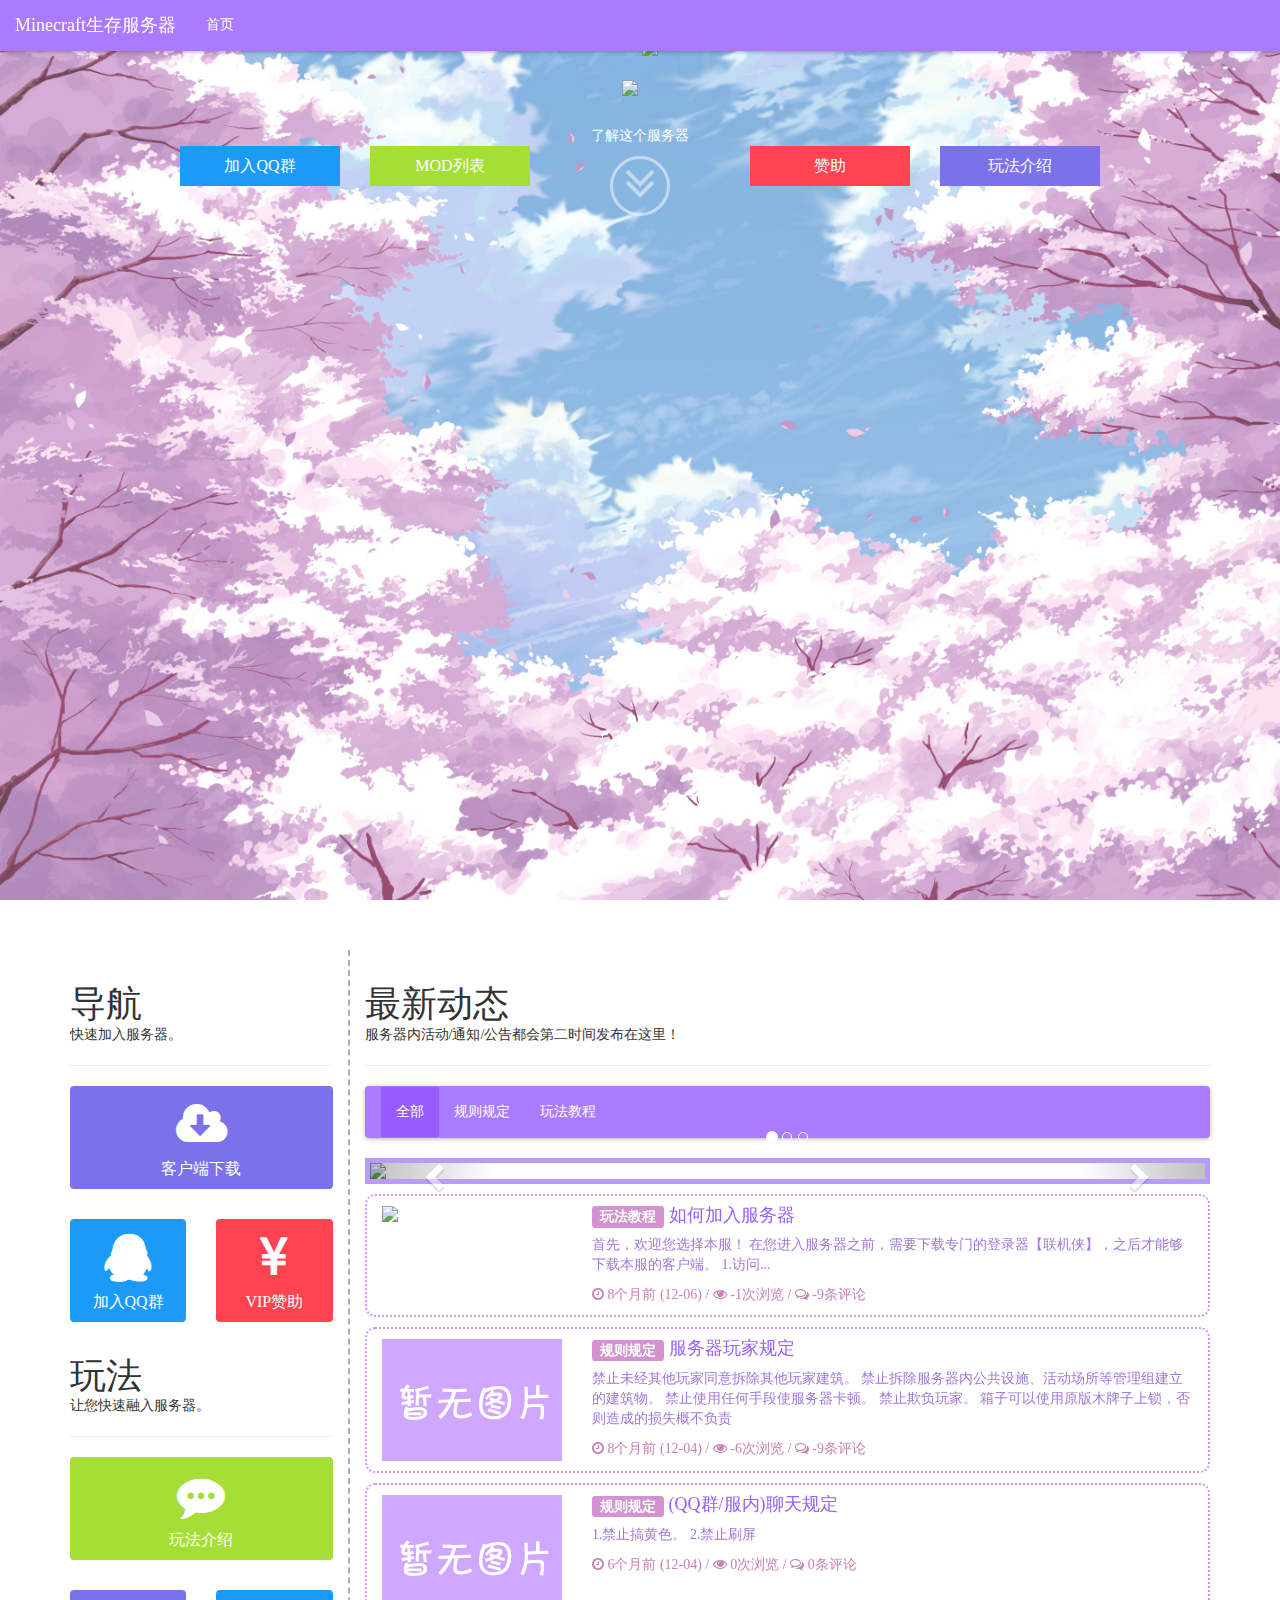
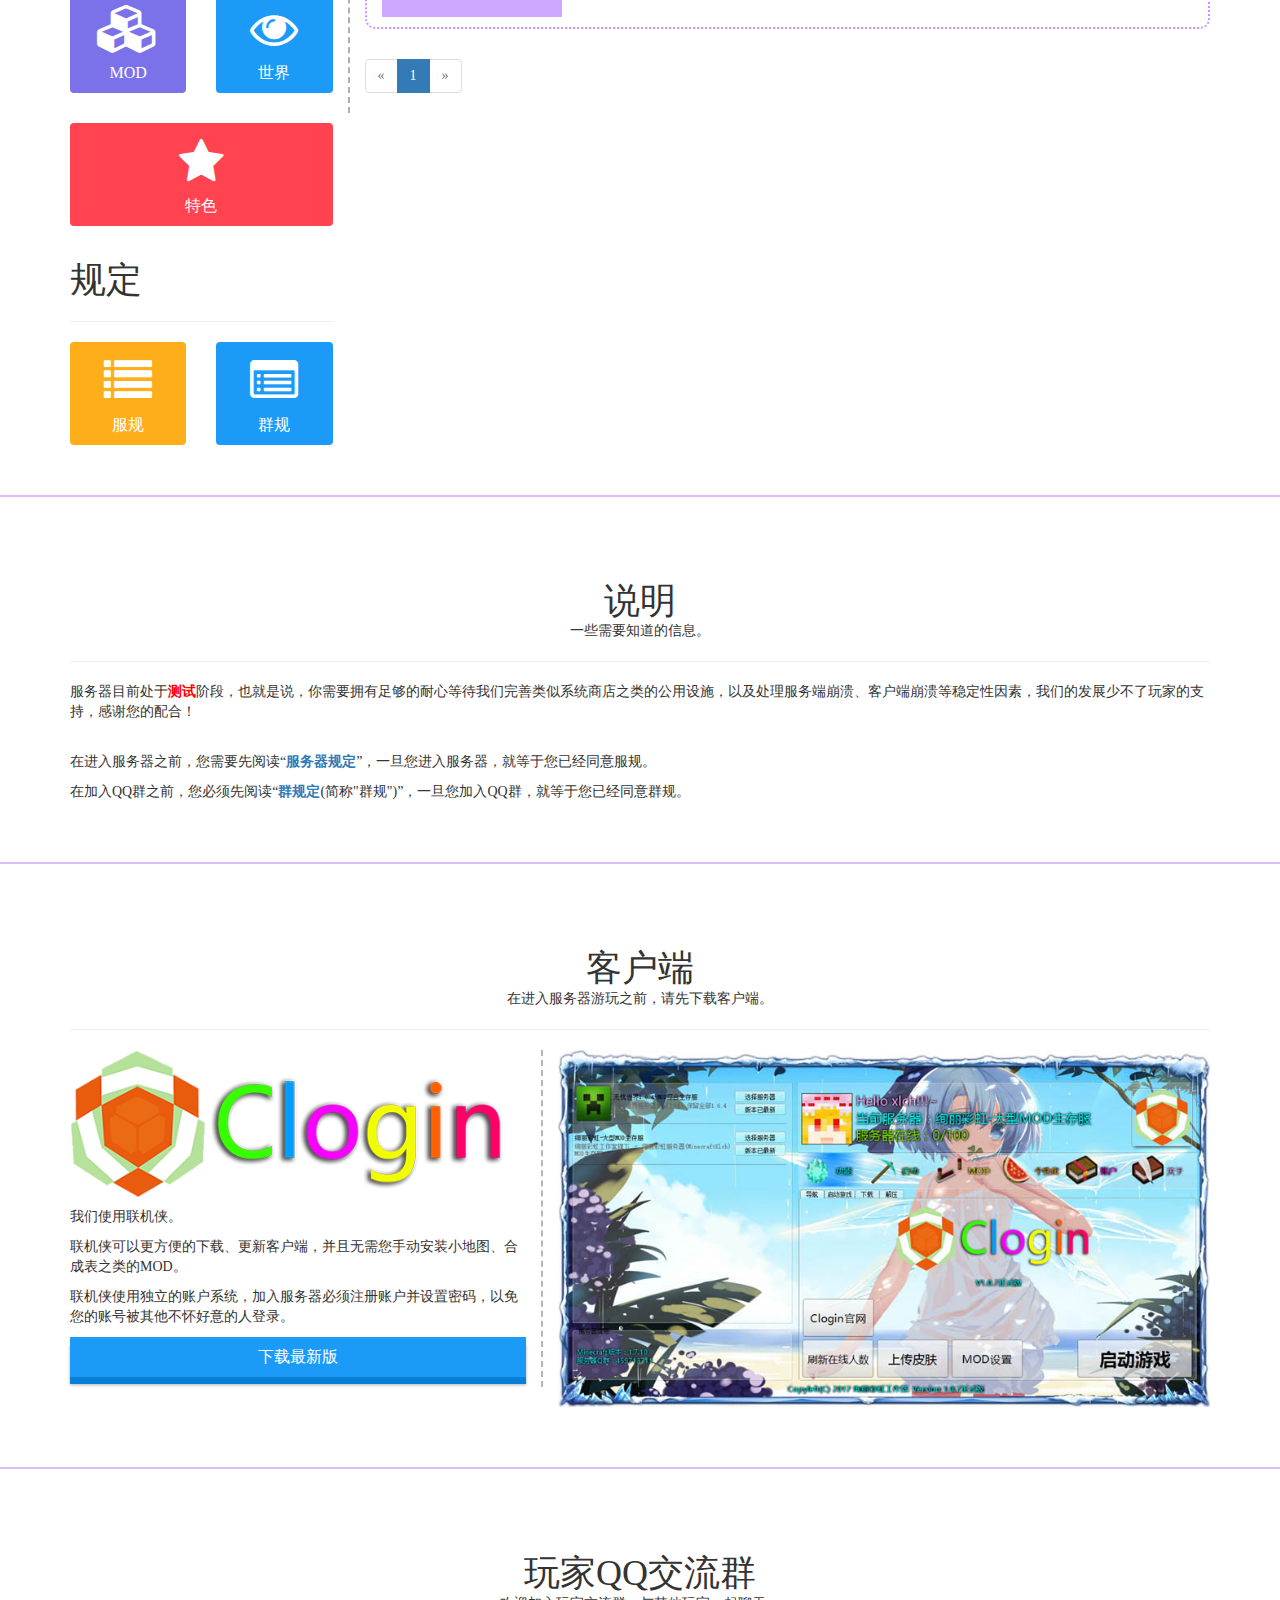
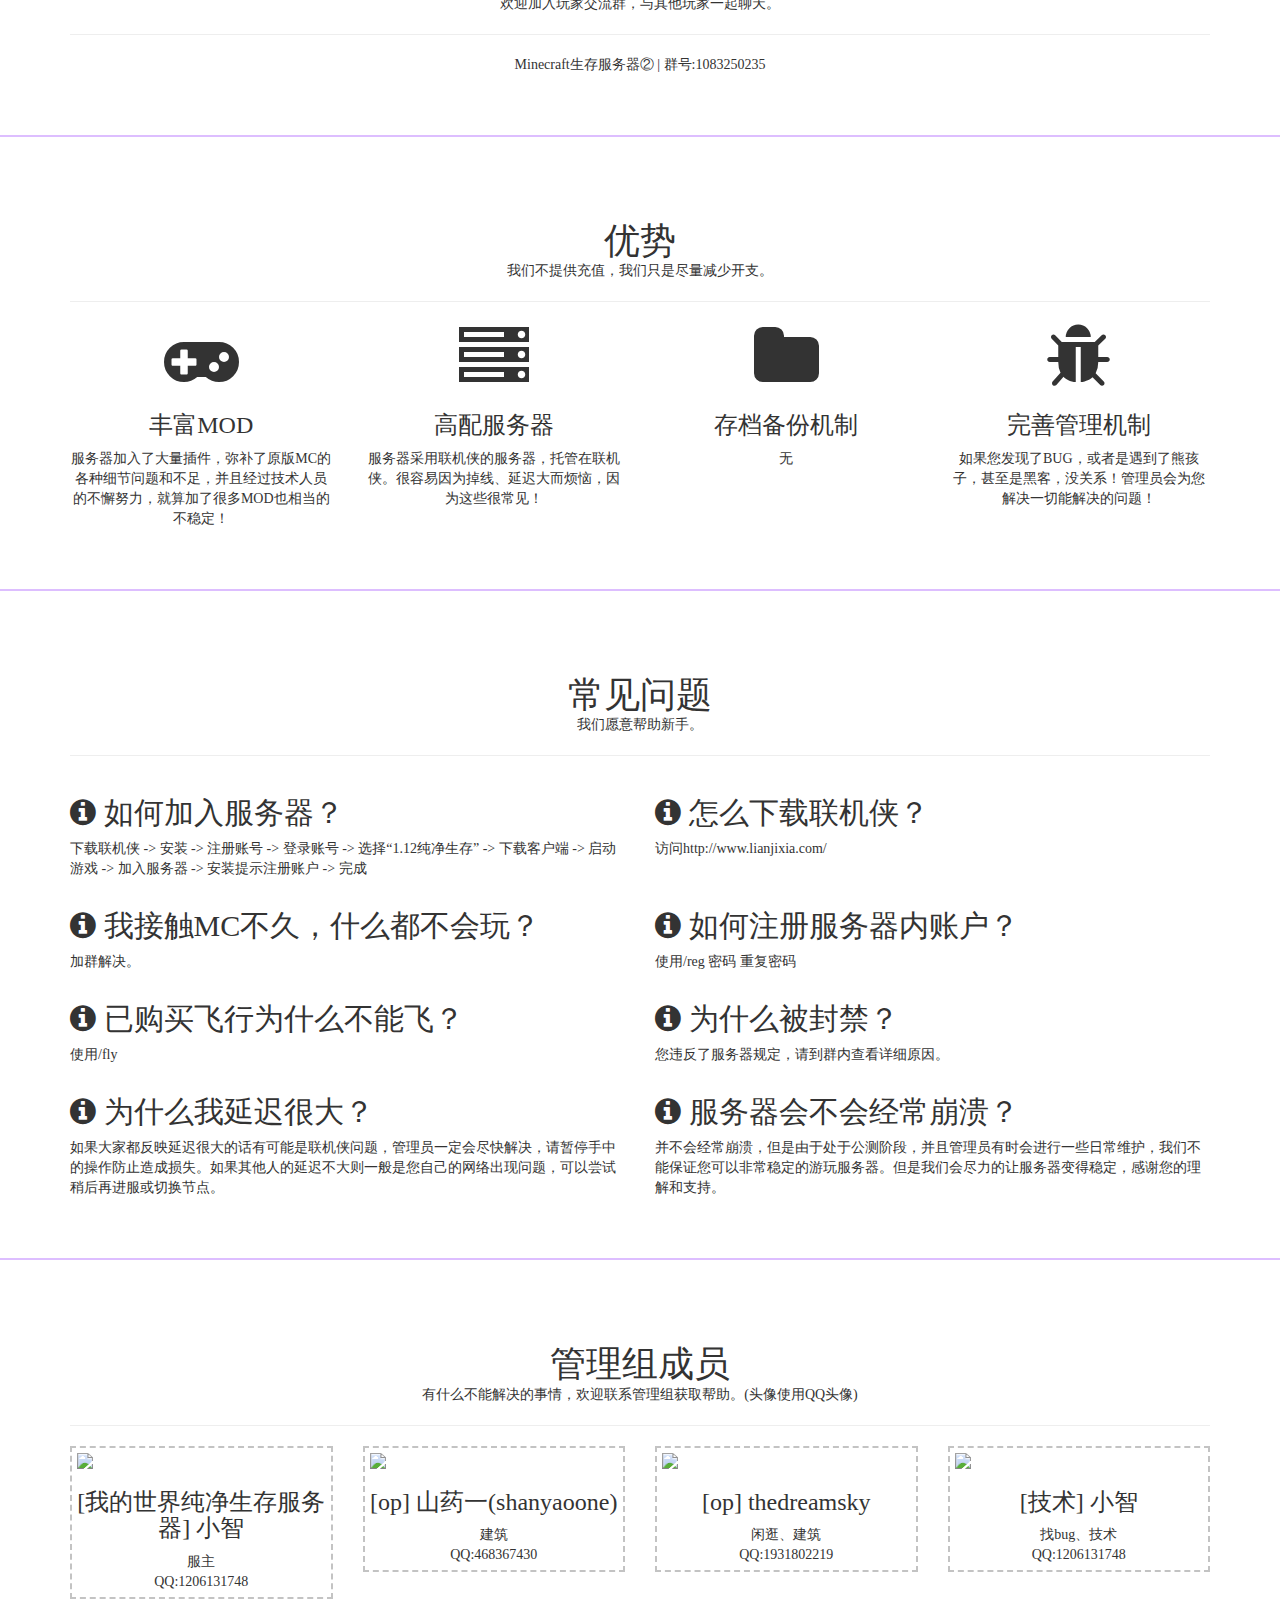
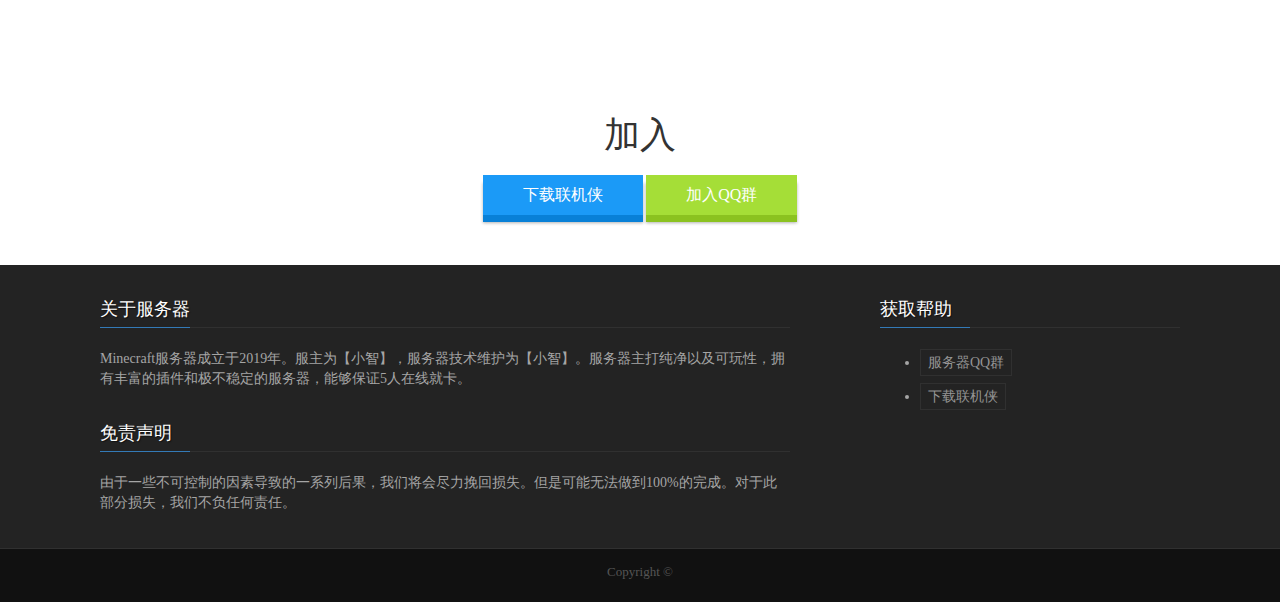
==== commit 7a4f7910: "Rename index2.html to index.html" ====
--- a/index.html
+++ b/index.html
@@ -1,4 +1,4 @@
-<!-- 模板来源：iecraft.com -->
+﻿<!-- 模板来源：iecraft.com -->
 <html lang=cn>
 	<head>
 		<meta charset="UTF-8">
@@ -48,10 +48,19 @@
 			<div class="col-md-2 col-xs-6 col-md-offset-1">
 				<a href="#qqgroup" role="gun" class="button button-glow button-primary btn-block yh">加入QQ群</a>
 			</div>
+			<div class="col-md-2 col-xs-6">
+				<a href="/mod" role="gun" class="button button-glow button-action btn-block yh">MOD列表</a>
+			</div>
 			<div class="col-md-2 hidden-sm hidden-xs gun">
 				<p>了解这个服务器</p>
 				<a href="#buttonList" role="gun" id="gun"><i class="fa fa-angle-double-down"></i></a>
 			</div>
+			<div class="col-md-2 col-xs-6">
+				<a href="/vip" class="button button-glow button-caution btn-block yh">赞助</a>
+			</div>
+			<div class="col-md-2 col-xs-6">
+				<a href="/article/start" role="gun" class="button button-glow button-royal btn-block yh">玩法介绍</a>
+			</div>
 		</div>
 	</div>
 </section>
@@ -64,10 +73,16 @@
 				<hr></hr>
 				<div class="row buttons">
 					<div class="col-xs-12 col-md-12 XButton1">
-						<a href="http://www.lianjixia.com/" target="_blank" class="button button-glow button-rounded button-royal btn-block yh XButton"><i class="fa fa-cloud-download fa-3x"></i><br>客户端下载</a>
-					</div>
-				</div>
-				<div class="row">
+						<a href="/#clogin" target="_blank" class="button button-glow button-rounded button-royal btn-block yh XButton"><i class="fa fa-cloud-download fa-3x"></i><br>客户端下载</a>
+					</div>
+				</div>
+				<div class="row">
+					<div class="col-xs-6 col-md-6 XButton2">
+						<a href="/#qqgroup" target="_blank" class="button button-glow button-rounded button-glow button-rounded button-primary btn-block yh XButton"><i class="fa fa-qq fa-3x"></i><br>加入QQ群</a>
+					</div>
+					<div class="col-xs-6 col-md-6 XButton3">
+						<a href="/vip" target="_blank" class="button button-glow button-rounded btn-block yh XButton button-caution button-bilibili"><i class="fa fa-cny fa-3x"></i><br>VIP赞助</a>
+					</div>
 				</div>
 				
 				<h1>玩法</h1>
@@ -75,15 +90,34 @@
 				<hr></hr>
 				<div class="row buttons">
 					<div class="col-xs-12 col-md-12 XButton1">
+						<a href="/article/start" target="_blank" class="button button-glow button-rounded button-action btn-block yh XButton"><i class="fa fa-commenting fa-3x"></i><br>玩法介绍</a>
 					</div>
 				</div>
 				<div class="row buttons">
-					</div>
-				</div>
-				<div class="row">
-					</div>
-				</div>
-
+					<div class="col-xs-6 XButton2">
+						<a href="/mod" target="_blank" class="button button-glow button-rounded button-royal btn-block yh XButton"><i class="fa fa-cubes fa-3x"></i><br>MOD</a>
+					</div>
+					<div class="col-xs-6 XButton3">
+						<a href="/world" target="_blank" class="button button-glow button-rounded button-primary btn-block yh XButton"><i class="fa fa-eye fa-3x"></i><br>世界</a>
+					</div>
+				</div>
+				<div class="row">
+					<div class="col-xs-12 XButton1">
+						<a href="/tese" target="_blank" class="button button-glow button-rounded btn-block yh XButton button-caution button-bilibili"><i class="fa fa-star fa-3x"></i><br>特色</a>
+					</div>
+				</div>
+				
+				<h1>规定</h1>
+				<p></p>
+				<hr></hr>
+				<div class="row">
+					<div class="col-xs-6 XButton1">
+						<a href="/article/chat_rule" target="_blank" class="button button-glow button-rounded button-highlight btn-block yh XButton"><i class="fa fa-list fa-3x"></i><br>服规</a>
+					</div>
+					<div class="col-xs-6 XButton3">
+						<a href="/article/server_rule" target="_blank" class="button button-glow button-rounded button-primary btn-block yh XButton"><i class="fa fa-list-alt fa-3x"></i><br>群规</a>
+					</div>
+				</div>
 			</div>
 			<div class="col-md-9 col-xs-12" id="webitemList">
 				<h1>最新动态</h1>
@@ -121,7 +155,8 @@
 		</ol>
 		<div class="carousel-inner" role="listbox">
 			<div class="item active">
-				</div>
+				<img src="picture/42b223f1794e4807b3c88554d944fad9.gif">
+			</div>
 			<div class="item">
 				<img src="picture/42b223f1794e4807b3c88554d944fad9.gif" alt="Second slide">
 			</div>
@@ -141,7 +176,7 @@
 </div>
 <div class="col-xs-12 col-sm-12 webitem">
 	<div class="col-sm-3">
-		<img class="img-responsive" src="none.png">
+		<img class="img-responsive" src="picture/timthumb.php">
 	</div>
 	<div class="col-sm-9">
 		<h4>
@@ -228,16 +263,16 @@
 				<hr></hr>
 			</div>
 			<div class="col-md-5 l-hr">
-				<p><img class="img-responsive" src="none.png"/></p>
+				<p><img class="img-responsive" src="picture/clogin.png"/></p>
 				
 				<p>我们使用联机侠。</p>
 				<p>联机侠可以更方便的下载、更新客户端，并且无需您手动安装小地图、合成表之类的MOD。</p>
 				<p>联机侠使用独立的账户系统，加入服务器必须注册账户并设置密码，以免您的账号被其他不怀好意的人登录。</p>
 				
-				<p><a href="http://www.lianjixia.com/" class="button button-3d button-primary btn-block yh">下载</a></p>
+				<p><a href="http://clogin.herobrine.cn" class="button button-3d button-primary btn-block yh">下载最新版</a></p>
 			</div>
 			<div class="col-md-7">
-				<p><img class="img-responsive" src="https://cdn.jsdelivr.net/gh/qq1206131748/img@master/QQ截图20201220144644.2iawit194q40.png"/></p>
+				<p><img class="img-responsive" src="picture/clogin.jpg"/></p>
 			</div>
 		</div>
 	</div>
@@ -249,7 +284,7 @@
 				<h1>玩家QQ交流群</h1>
 				<p>欢迎加入玩家交流群，与其他玩家一起聊天。</p>
 				<hr color="#fff"></hr>
-				<p>Minecraft生存服务器 | 群号:1083250235</p>
+				<p>Minecraft生存服务器② | 群号:1083250235</p>
 			</div>
 		</div>
 	</div>
@@ -450,4 +485,4 @@
 		})();
 		</script>
 	</body>
-</html>+</html>
